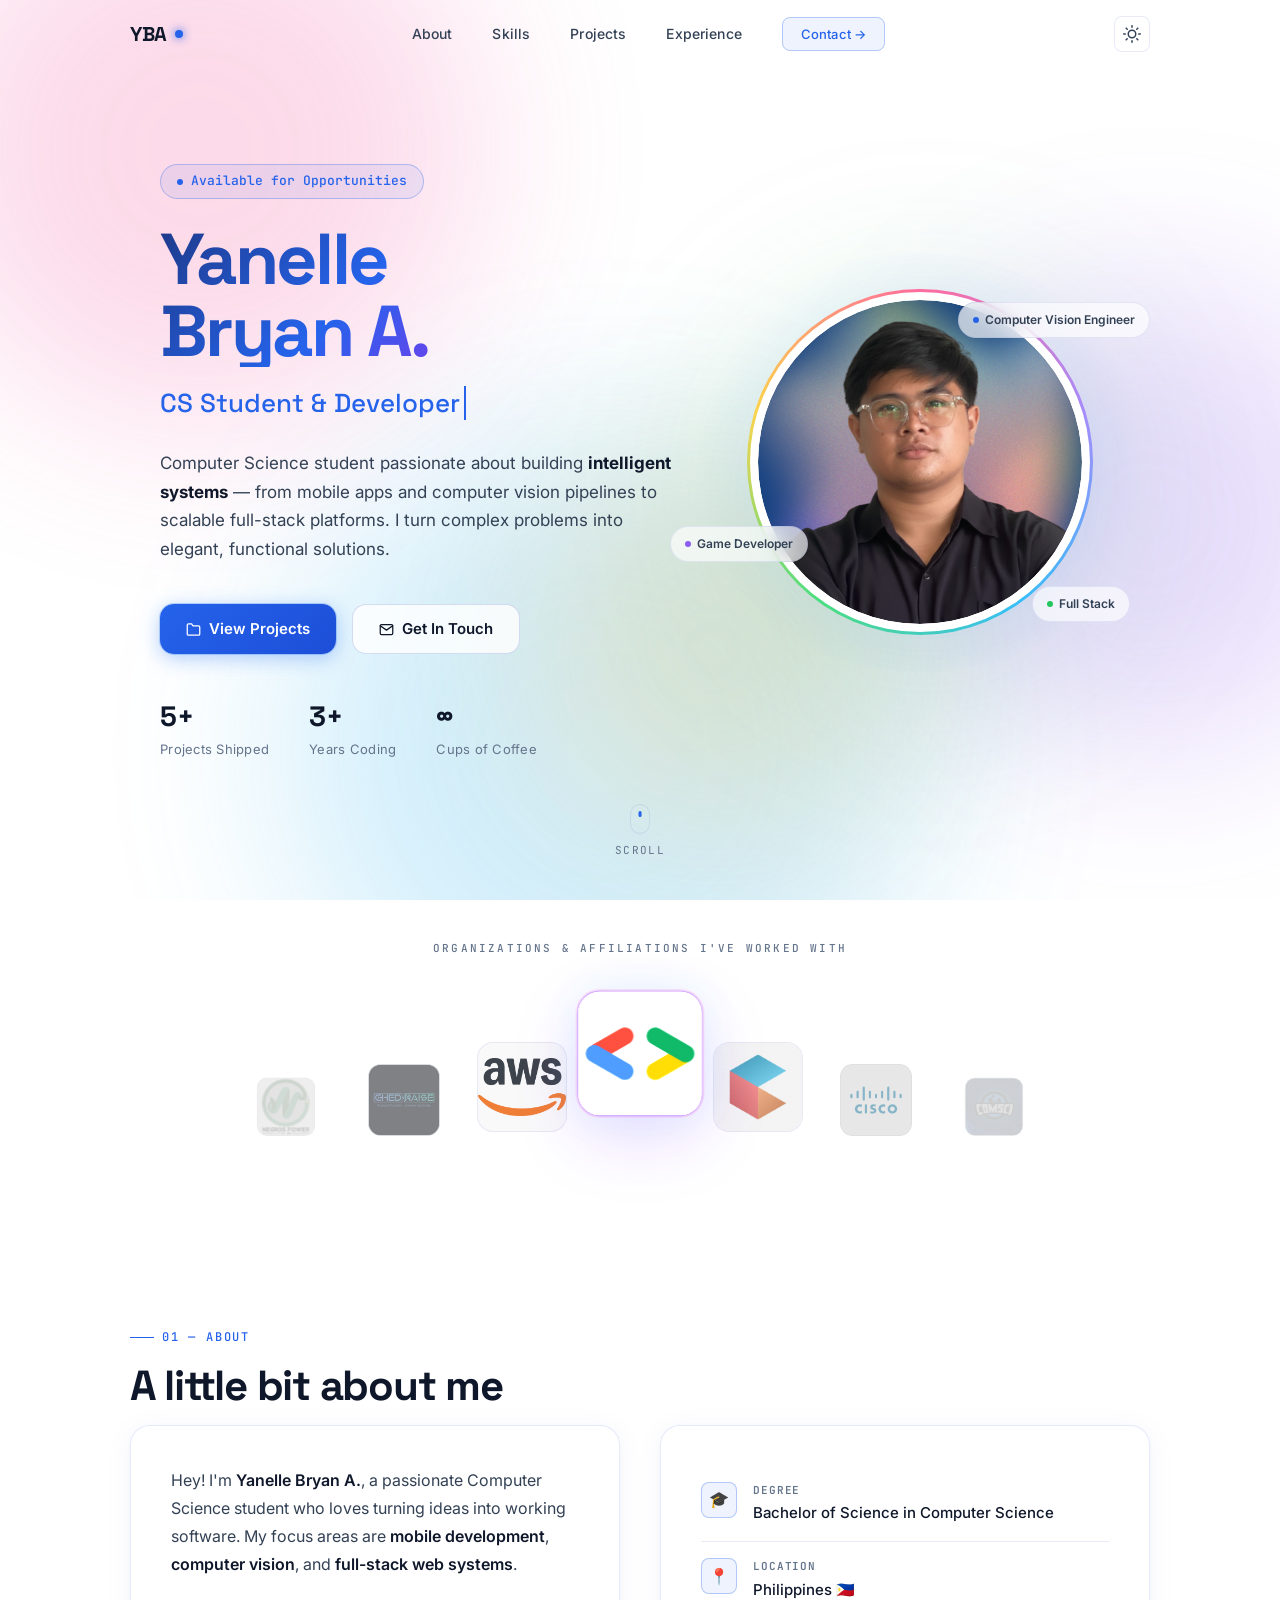
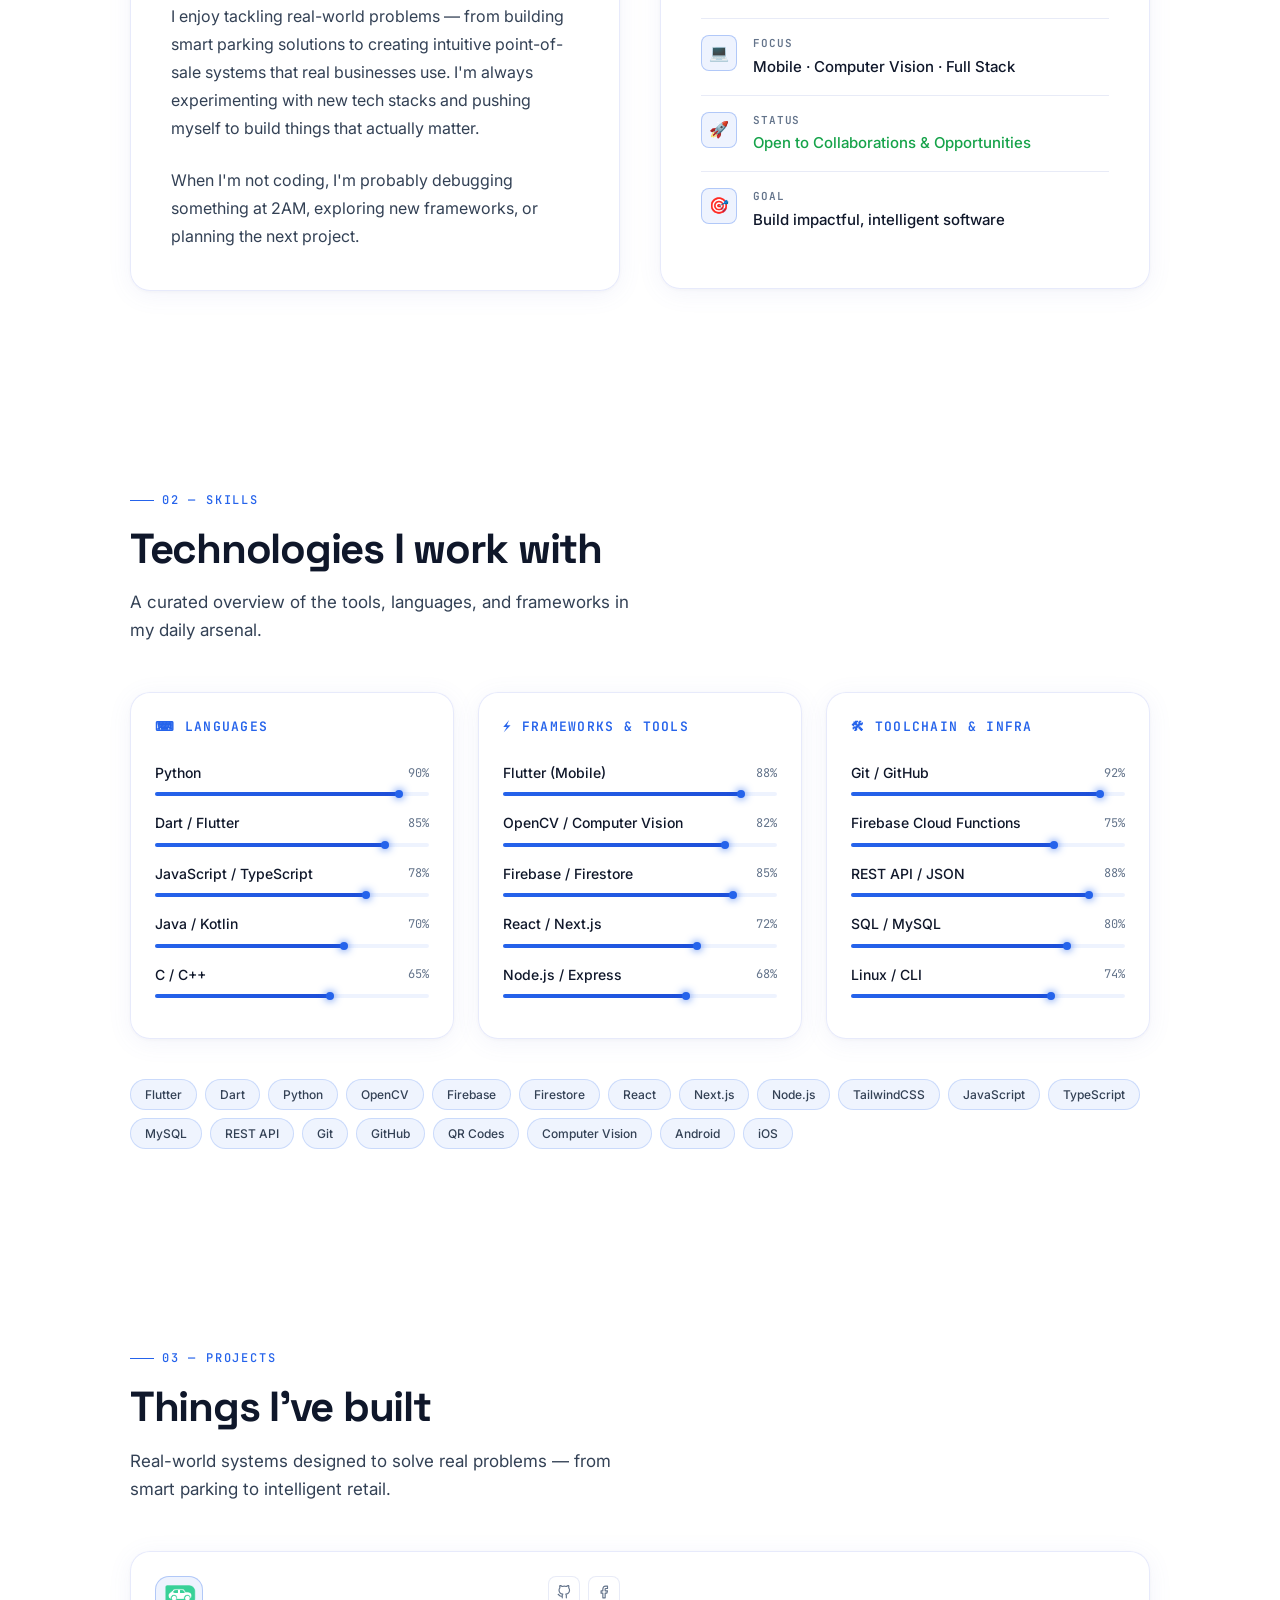
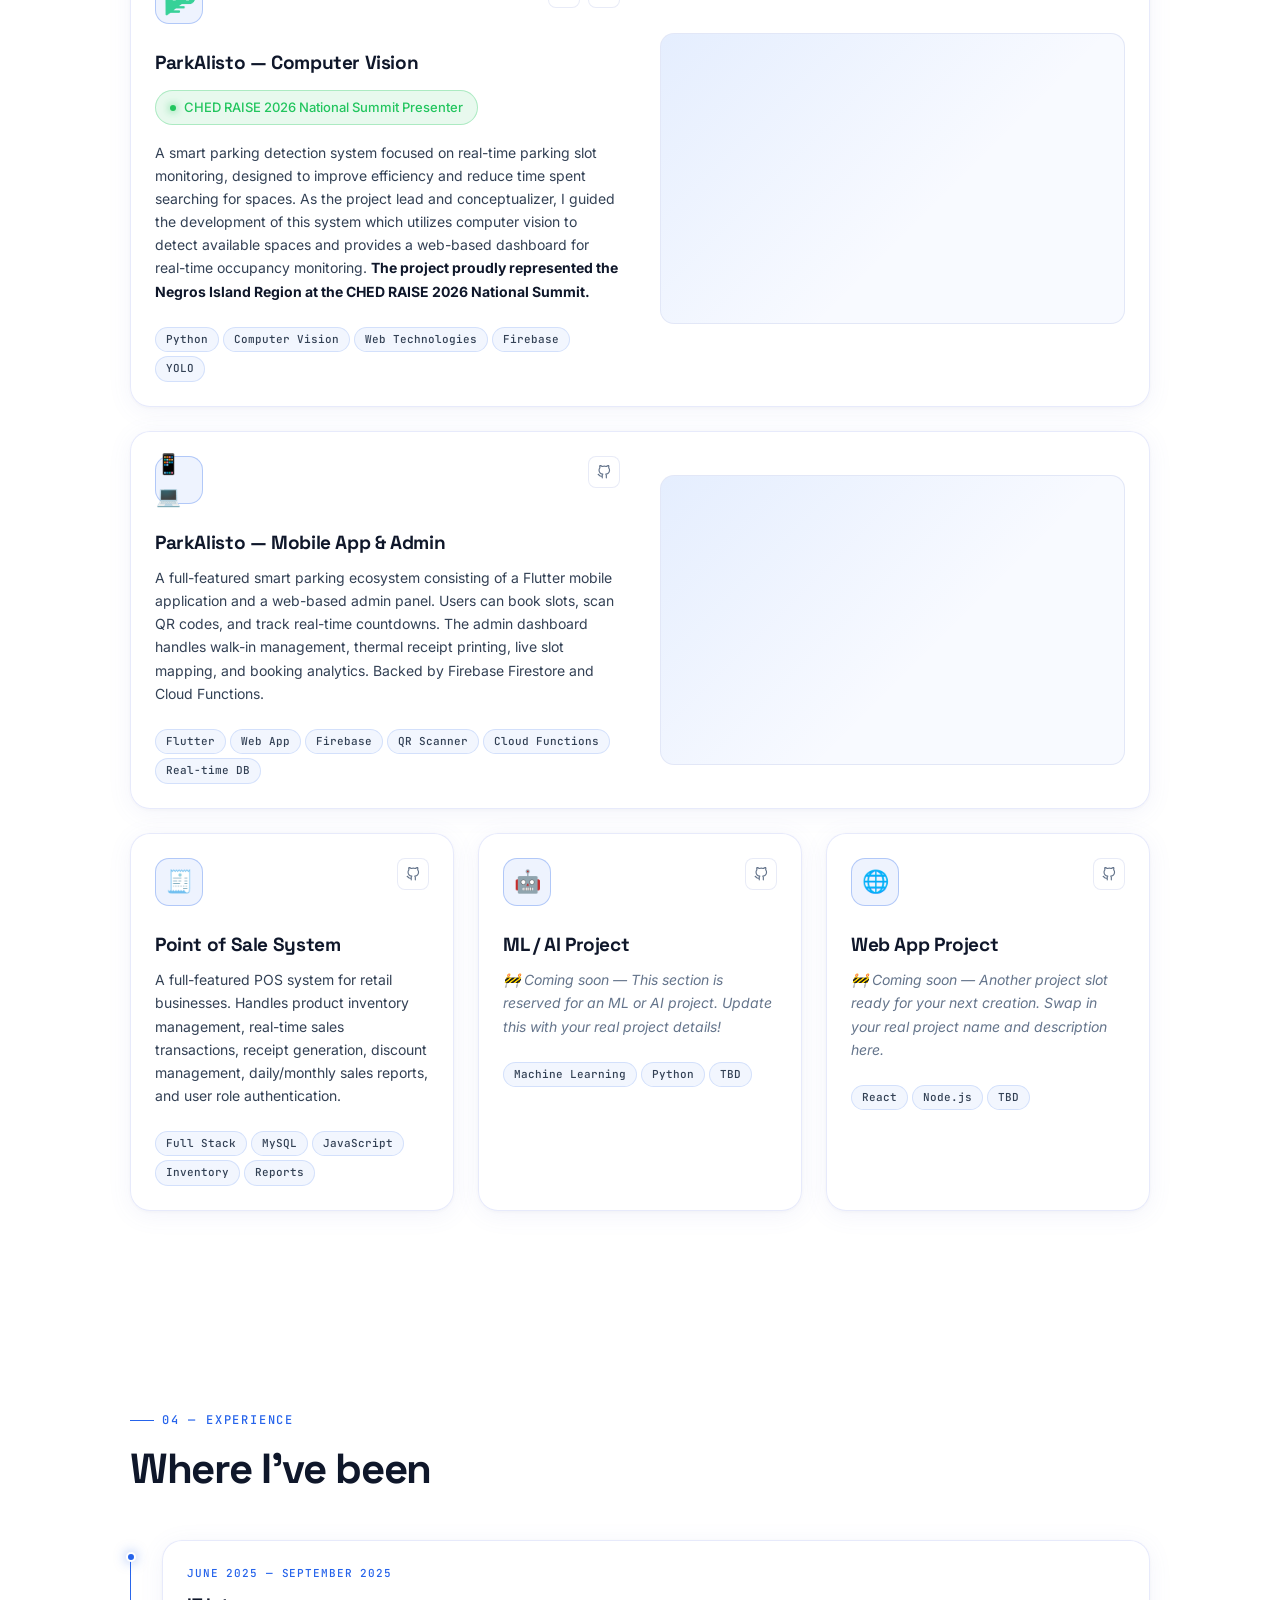
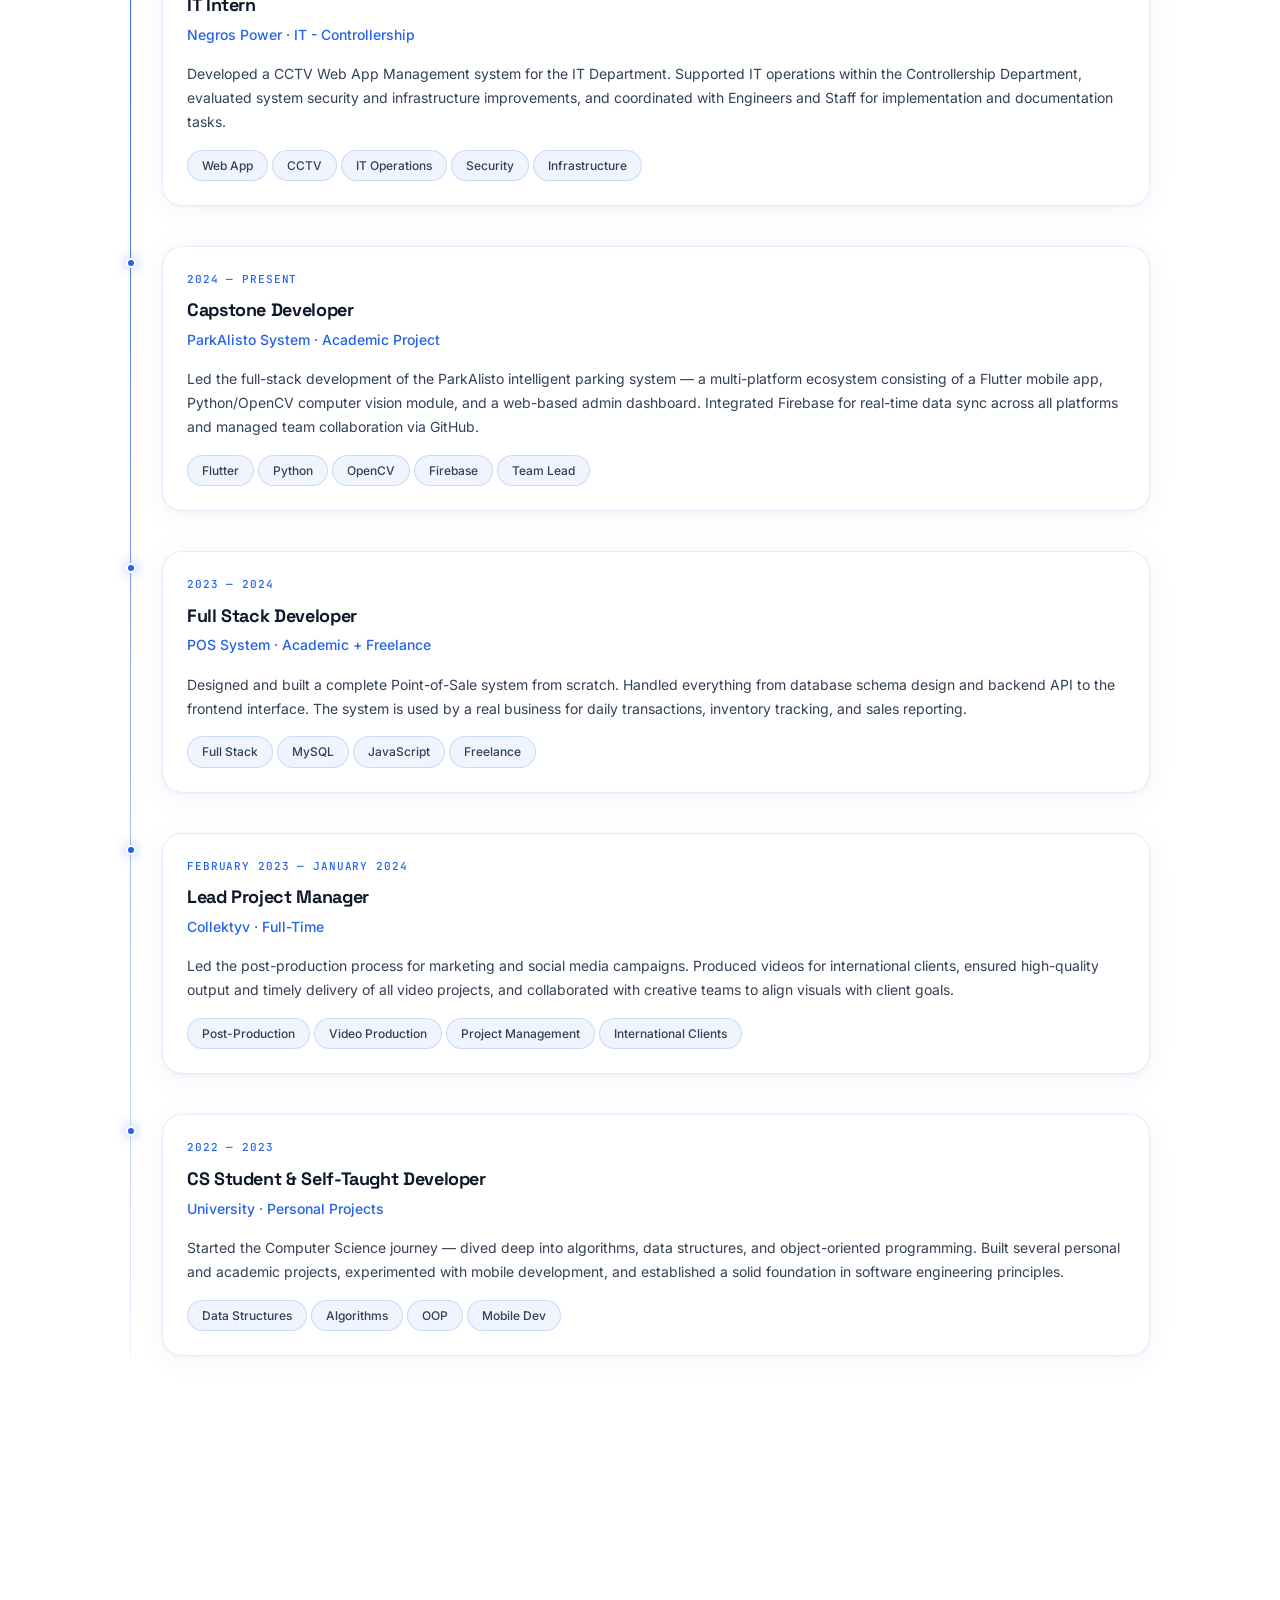
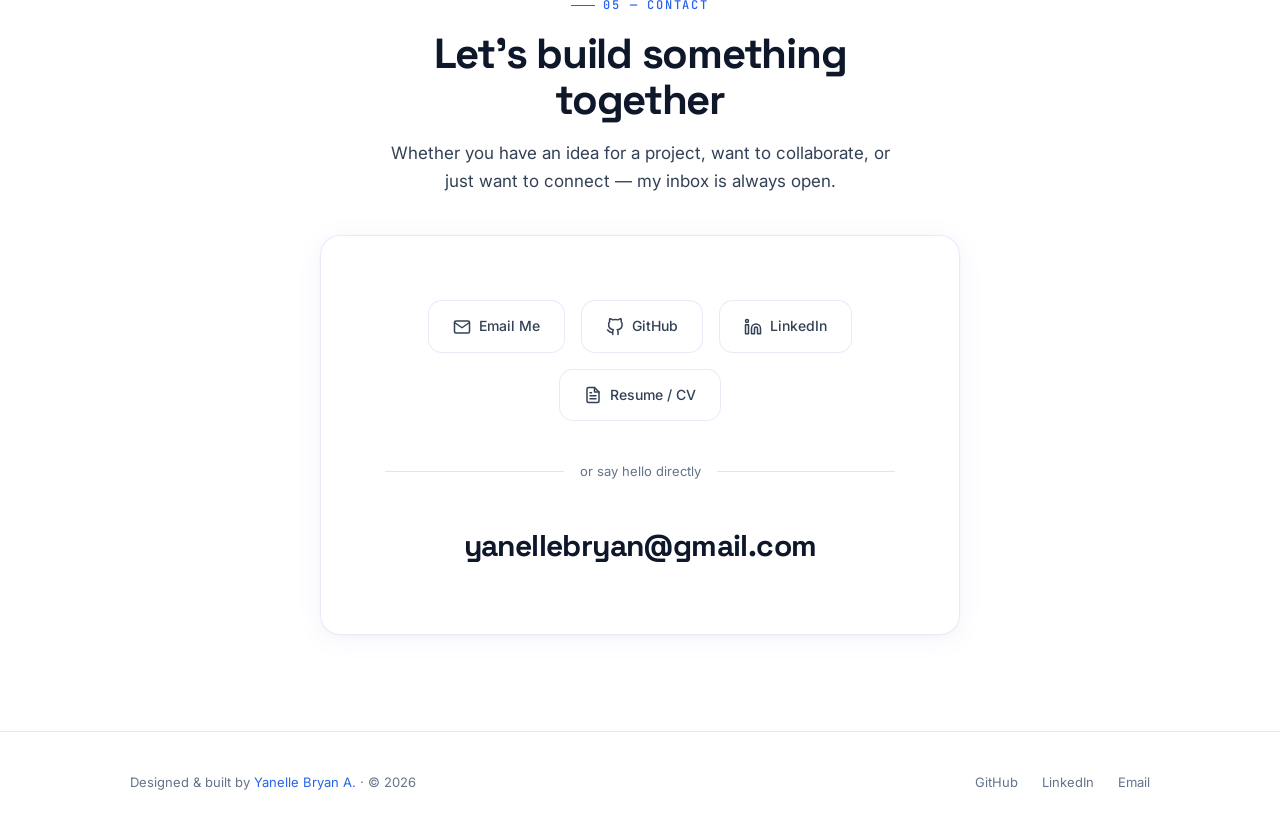
==== index.html @ bbfdba47 "Initial commit" ====
<!DOCTYPE html>
<html lang="en">

<head>
  <meta charset="UTF-8" />
  <meta name="viewport" content="width=device-width, initial-scale=1.0" />
  <title>Yanelle Bryan A. — CS Student & Developer</title>
  <meta name="description"
    content="Portfolio of Yanelle Bryan A., a Computer Science student specializing in mobile development, computer vision, and full-stack systems." />
  <meta property="og:title" content="Yanelle Bryan A. — CS Student & Developer" />
  <meta property="og:description" content="Building intelligent systems and intuitive interfaces." />
  <meta property="og:type" content="website" />

  <!-- Modular CSS -->
  <link rel="stylesheet" href="css/base.css" />
  <link rel="stylesheet" href="css/animations.css" />
  <link rel="stylesheet" href="css/components.css" />
  <link rel="stylesheet" href="css/layout.css" />
  <link rel="stylesheet" href="css/sections.css" />
</head>

<body>

  <!-- ── ANIMATED BACKGROUND ── -->
  <div class="bg-canvas" aria-hidden="true">
    <div class="blob blob-1"></div>
    <div class="blob blob-2"></div>
    <div class="blob blob-3"></div>
    <div class="blob blob-4"></div>
  </div>

  <!-- ============================================================
       NAVIGATION
       ============================================================ -->
  <nav id="navbar" role="navigation" aria-label="Main navigation">
    <div class="container nav-inner">
      <a href="#hero" class="nav-logo" id="nav-logo">
        YBA<span></span>
      </a>
      <ul class="nav-links" role="list">
        <li><a href="#about">About</a></li>
        <li><a href="#skills">Skills</a></li>
        <li><a href="#projects">Projects</a></li>
        <li><a href="#experience">Experience</a></li>
        <li><a href="#contact" class="nav-cta">Contact →</a></li>
      </ul>
      <button id="theme-toggle" aria-label="Toggle light/dark mode" title="Toggle theme">
        <!-- Sun icon (shown in light mode) -->
        <svg class="icon-sun" xmlns="http://www.w3.org/2000/svg" width="18" height="18" viewBox="0 0 24 24" fill="none"
          stroke="currentColor" stroke-width="2" stroke-linecap="round" stroke-linejoin="round">
          <circle cx="12" cy="12" r="5" />
          <line x1="12" y1="1" x2="12" y2="3" />
          <line x1="12" y1="21" x2="12" y2="23" />
          <line x1="4.22" y1="4.22" x2="5.64" y2="5.64" />
          <line x1="18.36" y1="18.36" x2="19.78" y2="19.78" />
          <line x1="1" y1="12" x2="3" y2="12" />
          <line x1="21" y1="12" x2="23" y2="12" />
          <line x1="4.22" y1="19.78" x2="5.64" y2="18.36" />
          <line x1="18.36" y1="5.64" x2="19.78" y2="4.22" />
        </svg>
        <!-- Moon icon (shown in dark mode) -->
        <svg class="icon-moon" xmlns="http://www.w3.org/2000/svg" width="18" height="18" viewBox="0 0 24 24" fill="none"
          stroke="currentColor" stroke-width="2" stroke-linecap="round" stroke-linejoin="round">
          <path d="M21 12.79A9 9 0 1 1 11.21 3 7 7 0 0 0 21 12.79z" />
        </svg>
      </button>
      <button class="nav-hamburger" id="hamburger" aria-label="Toggle menu" aria-expanded="false">
        <span></span><span></span><span></span>
      </button>
    </div>
  </nav>

  <!-- Mobile Menu -->
  <div class="nav-mobile" id="nav-mobile" role="dialog" aria-label="Mobile navigation">
    <a href="#about" class="mobile-link">About</a>
    <a href="#skills" class="mobile-link">Skills</a>
    <a href="#projects" class="mobile-link">Projects</a>
    <a href="#experience" class="mobile-link">Experience</a>
    <a href="#contact" class="mobile-link">Contact</a>
  </div>

  <!-- ============================================================
       HERO
       ============================================================ -->
  <section id="hero">
    <div class="container">
      <div class="hero-inner">

        <!-- Left: Content -->
        <div class="hero-content">
          <div class="hero-badge reveal">Available for Opportunities</div>

          <h1 class="hero-name reveal reveal-delay-1">
            Yanelle<br />Bryan A.
          </h1>

          <p class="hero-role reveal reveal-delay-2">
            <span id="typewriter" class="typewriter"></span>
          </p>

          <p class="hero-desc reveal reveal-delay-3">
            Computer Science student passionate about building <strong style="color:var(--text-primary)">intelligent
              systems</strong> — from mobile apps and computer vision pipelines to scalable full-stack platforms. I turn
            complex problems into elegant, functional solutions.
          </p>

          <div class="hero-actions reveal reveal-delay-4">
            <a href="#projects" class="btn btn-primary" id="hero-cta-projects">
              <!-- Folder icon -->
              <svg class="icon" viewBox="0 0 24 24">
                <path d="M22 19a2 2 0 0 1-2 2H4a2 2 0 0 1-2-2V5a2 2 0 0 1 2-2h5l2 3h9a2 2 0 0 1 2 2z" />
              </svg>
              View Projects
            </a>
            <a href="#contact" class="btn btn-ghost" id="hero-cta-contact">
              <!-- Mail icon -->
              <svg class="icon" viewBox="0 0 24 24">
                <path d="M4 4h16c1.1 0 2 .9 2 2v12c0 1.1-.9 2-2 2H4c-1.1 0-2-.9-2-2V6c0-1.1.9-2 2-2z" />
                <polyline points="22,6 12,13 2,6" />
              </svg>
              Get In Touch
            </a>
          </div>

          <div class="hero-stats reveal">
            <div class="hero-stat">
              <div class="hero-stat-num">5+</div>
              <div class="hero-stat-label">Projects Shipped</div>
            </div>
            <div class="hero-stat">
              <div class="hero-stat-num">3+</div>
              <div class="hero-stat-label">Years Coding</div>
            </div>
            <div class="hero-stat">
              <div class="hero-stat-num">∞</div>
              <div class="hero-stat-label">Cups of Coffee</div>
            </div>
          </div>
        </div>

        <!-- Right: Avatar -->
        <div class="hero-avatar-wrap">
          <div class="avatar-glow"></div>
          <div class="avatar-ring">
            <div class="avatar-img">
              <img src="assets/profile.png" alt="Yanelle Bryan A. — CS Student" loading="eager" />
            </div>
          </div>
          <div class="floating-chip" style="top:10px;right:-30px;">
            <div class="chip-dot"></div> Computer Vision Engineer
          </div>
          <div class="floating-chip" style="bottom:70px;left:-50px;">
            <div class="chip-dot" style="background:#8B5CF6"></div> Game Developer
          </div>
          <div class="floating-chip" style="bottom:10px;right:-10px;">
            <div class="chip-dot" style="background:#22C55E"></div> Full Stack
          </div>
        </div>

      </div>

      <!-- Scroll hint -->
      <div class="scroll-indicator" aria-hidden="true">
        <div class="scroll-arrow"></div>
        <span>Scroll</span>
      </div>
    </div>
  </section>

  <!-- ============================================================
       AFFILIATIONS / LOGO MARQUEE
       ============================================================ -->
  <section id="affiliations" class="affiliations-section" aria-label="Organizations and affiliations">
    <div class="container">
      <p class="affiliations-label">Organizations &amp; Affiliations I've worked with</p>
    </div>

    <div class="marquee-outer">
      <!-- The track — JS will clone it for seamless infinite loop -->
      <div class="marquee-container" id="marqueeContainer">
        <div class="marquee-track" id="marqueeTrack">

          <!-- 1. Computer Science Society -->
          <div class="org-card" aria-label="Computer Science Society">
            <div class="org-logo">
              <img src="assets/Computer Science Society.jpg" alt="Computer Science Society" loading="lazy" />
            </div>
          </div>

          <!-- 2. Google -->
          <div class="org-card" aria-label="Google">
            <div class="org-logo">
              <img src="assets/Google__G__logo.png" alt="Google" loading="lazy" />
            </div>
          </div>

          <!-- 3. Negros Power -->
          <div class="org-card" aria-label="Negros Power">
            <div class="org-logo">
              <img src="assets/NegrosPower_Logo.png" alt="Negros Power" loading="lazy" />
            </div>
          </div>

          <!-- 4. Chedraise -->
          <div class="org-card" aria-label="Chedraise">
            <div class="org-logo">
              <img src="assets/chedraise_logo.png.png" alt="Chedraise" loading="lazy" />
            </div>
          </div>

          <!-- 5. Amazon -->
          <div class="org-card" aria-label="Amazon">
            <div class="org-logo">
              <img src="assets/Amazon_logo.png" alt="Amazon" loading="lazy" />
            </div>
          </div>

          <!-- 6. Google Bacolod Developer -->
          <div class="org-card" aria-label="Google Bacolod Developer">
            <div class="org-logo">
              <img src="assets/google_bacolod_developer.jpeg" alt="Google Bacolod Developer" loading="lazy" />
            </div>
          </div>

          <!-- 7. Collektyv -->
          <div class="org-card" aria-label="Collektyv">
            <div class="org-logo">
              <img src="assets/colleckty_logo.jpg" alt="Collektyv" loading="lazy" />
            </div>
          </div>

          <!-- 8. Cisco -->
          <div class="org-card" aria-label="Cisco">
            <div class="org-logo">
              <img src="assets/cisco_logo.png" alt="Cisco" loading="lazy" />
            </div>
          </div>

        </div><!-- /marquee-track -->
      </div><!-- /marquee-container -->
    </div><!-- /marquee-outer -->
  </section>

  <!-- ============================================================
       ABOUT
       ============================================================ -->
  <section id="about">
    <div class="container">
      <div class="section-label reveal">01 — About</div>
      <h2 class="section-title reveal reveal-delay-1">A little bit about me</h2>

      <div class="about-grid">
        <!-- Bio card -->
        <div class="glass-card about-card reveal reveal-delay-2">
          <p class="about-text">
            Hey! I'm <strong>Yanelle Bryan A.</strong>, a passionate Computer Science student who loves turning ideas
            into working software. My focus areas are <strong>mobile development</strong>, <strong>computer
              vision</strong>, and <strong>full-stack web systems</strong>.
          </p>
          <p class="about-text">
            I enjoy tackling real-world problems — from building smart parking solutions to creating intuitive
            point-of-sale systems that real businesses use. I'm always experimenting with new tech stacks and pushing
            myself to build things that actually matter.
          </p>
          <p class="about-text" style="margin-bottom:0">
            When I'm not coding, I'm probably debugging something at 2AM, exploring new frameworks, or planning the next
            project.
          </p>
        </div>

        <!-- Info card -->
        <div class="glass-card about-card reveal reveal-delay-3">
          <div class="info-row">
            <div class="info-icon">🎓</div>
            <div>
              <div class="info-label">Degree</div>
              <div class="info-value">Bachelor of Science in Computer Science</div>
            </div>
          </div>
          <div class="info-row">
            <div class="info-icon">📍</div>
            <div>
              <div class="info-label">Location</div>
              <div class="info-value">Philippines 🇵🇭</div>
            </div>
          </div>
          <div class="info-row">
            <div class="info-icon">💻</div>
            <div>
              <div class="info-label">Focus</div>
              <div class="info-value">Mobile · Computer Vision · Full Stack</div>
            </div>
          </div>
          <div class="info-row">
            <div class="info-icon">🚀</div>
            <div>
              <div class="info-label">Status</div>
              <div class="info-value" style="color:var(--success)">Open to Collaborations & Opportunities</div>
            </div>
          </div>
          <div class="info-row">
            <div class="info-icon">🎯</div>
            <div>
              <div class="info-label">Goal</div>
              <div class="info-value">Build impactful, intelligent software</div>
            </div>
          </div>
        </div>
      </div>
    </div>
  </section>

  <!-- ============================================================
       SKILLS
       ============================================================ -->
  <section id="skills">
    <div class="container">
      <div class="section-label reveal">02 — Skills</div>
      <h2 class="section-title reveal reveal-delay-1">Technologies I work with</h2>
      <p class="section-subtitle reveal reveal-delay-2">A curated overview of the tools, languages, and frameworks in my
        daily arsenal.</p>

      <div class="skills-grid" style="margin-top: 48px;">

        <!-- Languages -->
        <div class="glass-card skill-category reveal reveal-delay-1">
          <div class="skill-cat-title">⌨ Languages</div>
          <div class="skill-item">
            <div class="skill-row"><span class="skill-name">Python</span><span class="skill-pct">90%</span></div>
            <div class="skill-bar-track">
              <div class="skill-bar-fill" data-width="90"></div>
            </div>
          </div>
          <div class="skill-item">
            <div class="skill-row"><span class="skill-name">Dart / Flutter</span><span class="skill-pct">85%</span>
            </div>
            <div class="skill-bar-track">
              <div class="skill-bar-fill" data-width="85"></div>
            </div>
          </div>
          <div class="skill-item">
            <div class="skill-row"><span class="skill-name">JavaScript / TypeScript</span><span
                class="skill-pct">78%</span></div>
            <div class="skill-bar-track">
              <div class="skill-bar-fill" data-width="78"></div>
            </div>
          </div>
          <div class="skill-item">
            <div class="skill-row"><span class="skill-name">Java / Kotlin</span><span class="skill-pct">70%</span></div>
            <div class="skill-bar-track">
              <div class="skill-bar-fill" data-width="70"></div>
            </div>
          </div>
          <div class="skill-item">
            <div class="skill-row"><span class="skill-name">C / C++</span><span class="skill-pct">65%</span></div>
            <div class="skill-bar-track">
              <div class="skill-bar-fill" data-width="65"></div>
            </div>
          </div>
        </div>

        <!-- Frameworks & Tools -->
        <div class="glass-card skill-category reveal reveal-delay-2">
          <div class="skill-cat-title">⚡ Frameworks & Tools</div>
          <div class="skill-item">
            <div class="skill-row"><span class="skill-name">Flutter (Mobile)</span><span class="skill-pct">88%</span>
            </div>
            <div class="skill-bar-track">
              <div class="skill-bar-fill" data-width="88"></div>
            </div>
          </div>
          <div class="skill-item">
            <div class="skill-row"><span class="skill-name">OpenCV / Computer Vision</span><span
                class="skill-pct">82%</span></div>
            <div class="skill-bar-track">
              <div class="skill-bar-fill" data-width="82"></div>
            </div>
          </div>
          <div class="skill-item">
            <div class="skill-row"><span class="skill-name">Firebase / Firestore</span><span
                class="skill-pct">85%</span></div>
            <div class="skill-bar-track">
              <div class="skill-bar-fill" data-width="85"></div>
            </div>
          </div>
          <div class="skill-item">
            <div class="skill-row"><span class="skill-name">React / Next.js</span><span class="skill-pct">72%</span>
            </div>
            <div class="skill-bar-track">
              <div class="skill-bar-fill" data-width="72"></div>
            </div>
          </div>
          <div class="skill-item">
            <div class="skill-row"><span class="skill-name">Node.js / Express</span><span class="skill-pct">68%</span>
            </div>
            <div class="skill-bar-track">
              <div class="skill-bar-fill" data-width="68"></div>
            </div>
          </div>
        </div>

        <!-- Other -->
        <div class="glass-card skill-category reveal reveal-delay-3">
          <div class="skill-cat-title">🛠 Toolchain & Infra</div>
          <div class="skill-item">
            <div class="skill-row"><span class="skill-name">Git / GitHub</span><span class="skill-pct">92%</span></div>
            <div class="skill-bar-track">
              <div class="skill-bar-fill" data-width="92"></div>
            </div>
          </div>
          <div class="skill-item">
            <div class="skill-row"><span class="skill-name">Firebase Cloud Functions</span><span
                class="skill-pct">75%</span></div>
            <div class="skill-bar-track">
              <div class="skill-bar-fill" data-width="75"></div>
            </div>
          </div>
          <div class="skill-item">
            <div class="skill-row"><span class="skill-name">REST API / JSON</span><span class="skill-pct">88%</span>
            </div>
            <div class="skill-bar-track">
              <div class="skill-bar-fill" data-width="88"></div>
            </div>
          </div>
          <div class="skill-item">
            <div class="skill-row"><span class="skill-name">SQL / MySQL</span><span class="skill-pct">80%</span></div>
            <div class="skill-bar-track">
              <div class="skill-bar-fill" data-width="80"></div>
            </div>
          </div>
          <div class="skill-item">
            <div class="skill-row"><span class="skill-name">Linux / CLI</span><span class="skill-pct">74%</span></div>
            <div class="skill-bar-track">
              <div class="skill-bar-fill" data-width="74"></div>
            </div>
          </div>
        </div>

      </div>

      <!-- Tech Badge Cloud -->
      <div class="tech-badges reveal" style="margin-top: var(--space-xl);">
        <span class="badge">Flutter</span>
        <span class="badge">Dart</span>
        <span class="badge">Python</span>
        <span class="badge">OpenCV</span>
        <span class="badge">Firebase</span>
        <span class="badge">Firestore</span>
        <span class="badge">React</span>
        <span class="badge">Next.js</span>
        <span class="badge">Node.js</span>
        <span class="badge">TailwindCSS</span>
        <span class="badge">JavaScript</span>
        <span class="badge">TypeScript</span>
        <span class="badge">MySQL</span>
        <span class="badge">REST API</span>
        <span class="badge">Git</span>
        <span class="badge">GitHub</span>
        <span class="badge">QR Codes</span>
        <span class="badge">Computer Vision</span>
        <span class="badge">Android</span>
        <span class="badge">iOS</span>
      </div>
    </div>
  </section>

  <!-- ============================================================
       PROJECTS
       ============================================================ -->
  <section id="projects">
    <div class="container">
      <div class="section-label reveal">03 — Projects</div>
      <h2 class="section-title reveal reveal-delay-1">Things I've built</h2>
      <p class="section-subtitle reveal reveal-delay-2">Real-world systems designed to solve real problems — from smart
        parking to intelligent retail.</p>

      <div class="projects-grid" style="margin-top: 48px;">

        <!-- FEATURED: ParkAlisto Computer Vision -->
        <div class="glass-card project-card project-featured featured-card reveal" id="project-parkalisto-cv">
          <div>
            <div class="project-top">
              <div class="project-icon">
                <img src="assets/parkalisto_transparent_logo.png" alt="ParkAlisto Logo" style="width: 100%; height: 100%; object-fit: contain; border-radius: var(--radius-sm);">
              </div>
              <div class="project-links">
                <a href="https://github.com/yanellebryan/The-ParkAlisto" target="_blank" rel="noopener noreferrer" class="project-link" aria-label="View GitHub" title="GitHub">
                  <svg class="icon" viewBox="0 0 24 24" fill="none" stroke="currentColor" stroke-width="2" stroke-linecap="round" stroke-linejoin="round">
                    <path
                      d="M9 19c-5 1.5-5-2.5-7-3m14 6v-3.87a3.37 3.37 0 0 0-.94-2.61c3.14-.35 6.44-1.54 6.44-7A5.44 5.44 0 0 0 20 4.77 5.07 5.07 0 0 0 19.91 1S18.73.65 16 2.48a13.38 13.38 0 0 0-7 0C6.27.65 5.09 1 5.09 1A5.07 5.07 0 0 0 5 4.77a5.44 5.44 0 0 0-1.5 3.78c0 5.42 3.3 6.61 6.44 7A3.37 3.37 0 0 0 9 18.13V22" />
                  </svg>
                </a>
                <a href="https://www.facebook.com/share/p/1cRSegXgh8/" target="_blank" rel="noopener noreferrer" class="project-link" aria-label="View Facebook Post" title="Facebook Post">
                  <svg class="icon" viewBox="0 0 24 24" fill="none" stroke="currentColor" stroke-width="2" stroke-linecap="round" stroke-linejoin="round">
                    <path d="M18 2h-3a5 5 0 0 0-5 5v3H7v4h3v8h4v-8h3l1-4h-4V7a1 1 0 0 1 1-1h3z"></path>
                  </svg>
                </a>
              </div>
            </div>
            <h3 class="project-name">ParkAlisto — Computer Vision</h3>
            <div class="project-award-badge">
              CHED RAISE 2026 National Summit Presenter
            </div>
            <p class="project-desc">A smart parking detection system focused on real-time parking slot monitoring, designed to improve efficiency and reduce time spent searching for spaces. As the project lead and conceptualizer, I guided the development of this system which utilizes computer vision to detect available spaces and provides a web-based dashboard for real-time occupancy monitoring. <strong style="color:var(--text-primary);">The project proudly represented the Negros Island Region at the CHED RAISE 2026 National Summit.</strong></p>
            <div class="project-tags">
              <span class="project-tag">Python</span>
              <span class="project-tag">Computer Vision</span>
              <span class="project-tag">Web Technologies</span>
              <span class="project-tag">Firebase</span>
              <span class="project-tag">YOLO</span>
            </div>
          </div>
          <div class="project-visual project-fader" style="background: var(--bg-2);">
            <img src="assets/parkalisto%20assets/parkalisto_cv_summitposter.jpeg" alt="ParkAlisto CHED RAISE National Summit Poster" class="fader-img" style="animation-delay: 0s;">
            <img src="assets/parkalisto%20assets/parkalisto_summit_awarding.jpeg" alt="ParkAlisto Summit Awarding" class="fader-img" style="animation-delay: 4s;">
            <img src="assets/parkalisto%20assets/parkalisto_booth.jpeg" alt="ParkAlisto Booth" class="fader-img" style="animation-delay: 8s;">
          </div>
        </div>

        <!-- ParkAlisto Mobile App & Admin -->
        <div class="glass-card project-card project-featured featured-card reveal reveal-delay-1" id="project-parkalisto-mobile-admin">
          <div>
            <div class="project-top">
              <div class="project-icon" style="font-size: 20px;">📱💻</div>
              <div class="project-links">
                <a href="#" class="project-link" aria-label="View GitHub"><svg class="icon" viewBox="0 0 24 24">
                    <path d="M9 19c-5 1.5-5-2.5-7-3m14 6v-3.87a3.37 3.37 0 0 0-.94-2.61c3.14-.35 6.44-1.54 6.44-7A5.44 5.44 0 0 0 20 4.77 5.07 5.07 0 0 0 19.91 1S18.73.65 16 2.48a13.38 13.38 0 0 0-7 0C6.27.65 5.09 1 5.09 1A5.07 5.07 0 0 0 5 4.77a5.44 5.44 0 0 0-1.5 3.78c0 5.42 3.3 6.61 6.44 7A3.37 3.37 0 0 0 9 18.13V22" />
                  </svg></a>
              </div>
            </div>
            <h3 class="project-name">ParkAlisto — Mobile App & Admin</h3>
            <p class="project-desc">A full-featured smart parking ecosystem consisting of a Flutter mobile application and a web-based admin panel. Users can book slots, scan QR codes, and track real-time countdowns. The admin dashboard handles walk-in management, thermal receipt printing, live slot mapping, and booking analytics. Backed by Firebase Firestore and Cloud Functions.</p>
            <div class="project-tags">
              <span class="project-tag">Flutter</span>
              <span class="project-tag">Web App</span>
              <span class="project-tag">Firebase</span>
              <span class="project-tag">QR Scanner</span>
              <span class="project-tag">Cloud Functions</span>
              <span class="project-tag">Real-time DB</span>
            </div>
          </div>
          <div class="project-visual project-fader" style="background: var(--bg-2);">
            <img src="assets/parkalisto_mobile/Mobile%20UI.png" alt="Mobile UI" class="fader-img" style="animation-delay: 0s;">
            <img src="assets/parkalisto_mobile/Parking%20Admin.png" alt="Parking Admin" class="fader-img" style="animation-delay: 4s;">
            <img src="assets/parkalisto_mobile/Reservation%20Management.png" alt="Reservation Management" class="fader-img" style="animation-delay: 8s;">
          </div>
        </div>

        <!-- POS System -->
        <div class="glass-card project-card reveal reveal-delay-1" id="project-pos">
          <div class="project-top">
            <div class="project-icon">🧾</div>
            <div class="project-links">
              <a href="#" class="project-link" aria-label="View GitHub"><svg class="icon" viewBox="0 0 24 24">
                  <path
                    d="M9 19c-5 1.5-5-2.5-7-3m14 6v-3.87a3.37 3.37 0 0 0-.94-2.61c3.14-.35 6.44-1.54 6.44-7A5.44 5.44 0 0 0 20 4.77 5.07 5.07 0 0 0 19.91 1S18.73.65 16 2.48a13.38 13.38 0 0 0-7 0C6.27.65 5.09 1 5.09 1A5.07 5.07 0 0 0 5 4.77a5.44 5.44 0 0 0-1.5 3.78c0 5.42 3.3 6.61 6.44 7A3.37 3.37 0 0 0 9 18.13V22" />
                </svg></a>
            </div>
          </div>
          <h3 class="project-name">Point of Sale System</h3>
          <p class="project-desc">A full-featured POS system for retail businesses. Handles product inventory
            management, real-time sales transactions, receipt generation, discount management, daily/monthly sales
            reports, and user role authentication.</p>
          <div class="project-tags">
            <span class="project-tag">Full Stack</span>
            <span class="project-tag">MySQL</span>
            <span class="project-tag">JavaScript</span>
            <span class="project-tag">Inventory</span>
            <span class="project-tag">Reports</span>
          </div>
        </div>

        <!-- Placeholder project 1 -->
        <div class="glass-card project-card reveal reveal-delay-2" id="project-coming-1">
          <div class="project-top">
            <div class="project-icon">🤖</div>
            <div class="project-links">
              <a href="#" class="project-link" aria-label="View GitHub"><svg class="icon" viewBox="0 0 24 24">
                  <path
                    d="M9 19c-5 1.5-5-2.5-7-3m14 6v-3.87a3.37 3.37 0 0 0-.94-2.61c3.14-.35 6.44-1.54 6.44-7A5.44 5.44 0 0 0 20 4.77 5.07 5.07 0 0 0 19.91 1S18.73.65 16 2.48a13.38 13.38 0 0 0-7 0C6.27.65 5.09 1 5.09 1A5.07 5.07 0 0 0 5 4.77a5.44 5.44 0 0 0-1.5 3.78c0 5.42 3.3 6.61 6.44 7A3.37 3.37 0 0 0 9 18.13V22" />
                </svg></a>
            </div>
          </div>
          <h3 class="project-name">ML / AI Project</h3>
          <p class="project-desc" style="font-style:italic; color: var(--text-muted);">🚧 Coming soon — This section is
            reserved for an ML or AI project. Update this with your real project details!</p>
          <div class="project-tags">
            <span class="project-tag">Machine Learning</span>
            <span class="project-tag">Python</span>
            <span class="project-tag">TBD</span>
          </div>
        </div>

        <!-- Placeholder project 2 -->
        <div class="glass-card project-card reveal reveal-delay-3" id="project-coming-2">
          <div class="project-top">
            <div class="project-icon">🌐</div>
            <div class="project-links">
              <a href="#" class="project-link" aria-label="View GitHub"><svg class="icon" viewBox="0 0 24 24">
                  <path
                    d="M9 19c-5 1.5-5-2.5-7-3m14 6v-3.87a3.37 3.37 0 0 0-.94-2.61c3.14-.35 6.44-1.54 6.44-7A5.44 5.44 0 0 0 20 4.77 5.07 5.07 0 0 0 19.91 1S18.73.65 16 2.48a13.38 13.38 0 0 0-7 0C6.27.65 5.09 1 5.09 1A5.07 5.07 0 0 0 5 4.77a5.44 5.44 0 0 0-1.5 3.78c0 5.42 3.3 6.61 6.44 7A3.37 3.37 0 0 0 9 18.13V22" />
                </svg></a>
            </div>
          </div>
          <h3 class="project-name">Web App Project</h3>
          <p class="project-desc" style="font-style:italic; color: var(--text-muted);">🚧 Coming soon — Another project
            slot ready for your next creation. Swap in your real project name and description here.</p>
          <div class="project-tags">
            <span class="project-tag">React</span>
            <span class="project-tag">Node.js</span>
            <span class="project-tag">TBD</span>
          </div>
        </div>

      </div>
    </div>
  </section>

  <!-- ============================================================
       EXPERIENCE
       ============================================================ -->
  <section id="experience">
    <div class="container">
      <div class="section-label reveal">04 — Experience</div>
      <h2 class="section-title reveal reveal-delay-1">Where I've been</h2>

      <div class="timeline" style="margin-top: 48px;">

        <!-- Negros Power — IT Intern -->
        <div class="timeline-item reveal">
          <div class="timeline-dot"></div>
          <div class="glass-card timeline-card">
            <div class="timeline-period">June 2025 — September 2025</div>
            <h3 class="timeline-title">IT Intern</h3>
            <div class="timeline-org">Negros Power · IT - Controllership</div>
            <p class="timeline-desc">Developed a CCTV Web App Management system for the IT Department. Supported IT
              operations within the Controllership Department, evaluated system security and infrastructure improvements,
              and coordinated with Engineers and Staff for implementation and documentation tasks.</p>
            <div class="timeline-tags">
              <span class="badge">Web App</span>
              <span class="badge">CCTV</span>
              <span class="badge">IT Operations</span>
              <span class="badge">Security</span>
              <span class="badge">Infrastructure</span>
            </div>
          </div>
        </div>

        <!-- Capstone Developer -->
        <div class="timeline-item reveal reveal-delay-1">
          <div class="timeline-dot"></div>
          <div class="glass-card timeline-card">
            <div class="timeline-period">2024 — Present</div>
            <h3 class="timeline-title">Capstone Developer</h3>
            <div class="timeline-org">ParkAlisto System · Academic Project</div>
            <p class="timeline-desc">Led the full-stack development of the ParkAlisto intelligent parking system — a
              multi-platform ecosystem consisting of a Flutter mobile app, Python/OpenCV computer vision module, and a
              web-based admin dashboard. Integrated Firebase for real-time data sync across all platforms and managed
              team collaboration via GitHub.</p>
            <div class="timeline-tags">
              <span class="badge">Flutter</span>
              <span class="badge">Python</span>
              <span class="badge">OpenCV</span>
              <span class="badge">Firebase</span>
              <span class="badge">Team Lead</span>
            </div>
          </div>
        </div>

        <!-- POS System — Full Stack Developer -->
        <div class="timeline-item reveal reveal-delay-2">
          <div class="timeline-dot"></div>
          <div class="glass-card timeline-card">
            <div class="timeline-period">2023 — 2024</div>
            <h3 class="timeline-title">Full Stack Developer</h3>
            <div class="timeline-org">POS System · Academic + Freelance</div>
            <p class="timeline-desc">Designed and built a complete Point-of-Sale system from scratch. Handled everything
              from database schema design and backend API to the frontend interface. The system is used by a real
              business for daily transactions, inventory tracking, and sales reporting.</p>
            <div class="timeline-tags">
              <span class="badge">Full Stack</span>
              <span class="badge">MySQL</span>
              <span class="badge">JavaScript</span>
              <span class="badge">Freelance</span>
            </div>
          </div>
        </div>

        <!-- Collektyv — Lead Project Manager -->
        <div class="timeline-item reveal reveal-delay-3">
          <div class="timeline-dot"></div>
          <div class="glass-card timeline-card">
            <div class="timeline-period">February 2023 — January 2024</div>
            <h3 class="timeline-title">Lead Project Manager</h3>
            <div class="timeline-org">Collektyv · Full-Time</div>
            <p class="timeline-desc">Led the post-production process for marketing and social media campaigns. Produced
              videos for international clients, ensured high-quality output and timely delivery of all video projects,
              and collaborated with creative teams to align visuals with client goals.</p>
            <div class="timeline-tags">
              <span class="badge">Post-Production</span>
              <span class="badge">Video Production</span>
              <span class="badge">Project Management</span>
              <span class="badge">International Clients</span>
            </div>
          </div>
        </div>

        <!-- CS Student & Self-Taught Developer -->
        <div class="timeline-item reveal reveal-delay-4">
          <div class="timeline-dot"></div>
          <div class="glass-card timeline-card">
            <div class="timeline-period">2022 — 2023</div>
            <h3 class="timeline-title">CS Student & Self-Taught Developer</h3>
            <div class="timeline-org">University · Personal Projects</div>
            <p class="timeline-desc">Started the Computer Science journey — dived deep into algorithms, data structures,
              and object-oriented programming. Built several personal and academic projects, experimented with mobile
              development, and established a solid foundation in software engineering principles.</p>
            <div class="timeline-tags">
              <span class="badge">Data Structures</span>
              <span class="badge">Algorithms</span>
              <span class="badge">OOP</span>
              <span class="badge">Mobile Dev</span>
            </div>
          </div>
        </div>

      </div>
    </div>
  </section>

  <!-- ============================================================
       CONTACT
       ============================================================ -->
  <section id="contact">
    <div class="container">
      <div class="contact-inner">
        <div class="section-label reveal" style="justify-content:center;">05 — Contact</div>
        <h2 class="section-title reveal reveal-delay-1" style="text-align:center;">Let's build something<br />together
        </h2>
        <p class="section-subtitle reveal reveal-delay-2" style="margin: 0 auto; text-align:center;">
          Whether you have an idea for a project, want to collaborate, or just want to connect — my inbox is always
          open.
        </p>

        <div class="glass-card contact-card reveal reveal-delay-3">
          <div class="contact-links">
            <a href="mailto:yanellebryan@gmail.com" class="contact-link" id="contact-email">
              <svg class="icon" viewBox="0 0 24 24">
                <path d="M4 4h16c1.1 0 2 .9 2 2v12c0 1.1-.9 2-2 2H4c-1.1 0-2-.9-2-2V6c0-1.1.9-2 2-2z" />
                <polyline points="22,6 12,13 2,6" />
              </svg>
              Email Me
            </a>
            <a href="https://github.com/yanellebryan" target="_blank" rel="noopener noreferrer" class="contact-link"
              id="contact-github">
              <svg class="icon" viewBox="0 0 24 24">
                <path
                  d="M9 19c-5 1.5-5-2.5-7-3m14 6v-3.87a3.37 3.37 0 0 0-.94-2.61c3.14-.35 6.44-1.54 6.44-7A5.44 5.44 0 0 0 20 4.77 5.07 5.07 0 0 0 19.91 1S18.73.65 16 2.48a13.38 13.38 0 0 0-7 0C6.27.65 5.09 1 5.09 1A5.07 5.07 0 0 0 5 4.77a5.44 5.44 0 0 0-1.5 3.78c0 5.42 3.3 6.61 6.44 7A3.37 3.37 0 0 0 9 18.13V22" />
              </svg>
              GitHub
            </a>
            <a href="https://linkedin.com/in/yanellebryan" target="_blank" rel="noopener noreferrer"
              class="contact-link" id="contact-linkedin">
              <svg class="icon" viewBox="0 0 24 24">
                <path d="M16 8a6 6 0 0 1 6 6v7h-4v-7a2 2 0 0 0-2-2 2 2 0 0 0-2 2v7h-4v-7a6 6 0 0 1 6-6z" />
                <rect x="2" y="9" width="4" height="12" />
                <circle cx="4" cy="4" r="2" />
              </svg>
              LinkedIn
            </a>
            <a href="assets/downloablefiles/Yanelle%20Bryan%20CV.pdf" download="Yanelle Bryan CV.pdf" class="contact-link" id="contact-resume">
              <svg class="icon" viewBox="0 0 24 24">
                <path d="M14 2H6a2 2 0 0 0-2 2v16a2 2 0 0 0 2 2h12a2 2 0 0 0 2-2V8z" />
                <polyline points="14 2 14 8 20 8" />
                <line x1="16" y1="13" x2="8" y2="13" />
                <line x1="16" y1="17" x2="8" y2="17" />
                <polyline points="10 9 9 9 8 9" />
              </svg>
              Resume / CV
            </a>
          </div>

          <div class="contact-divider">or say hello directly</div>

          <a href="mailto:yanellebryan@gmail.com" class="email-cta" id="email-direct">
            yanellebryan@gmail.com
          </a>
        </div>
      </div>
    </div>
  </section>

  <!-- ============================================================
       FOOTER
       ============================================================ -->
  <footer>
    <div class="container footer-inner">
      <p class="footer-copy">
        Designed & built by <span>Yanelle Bryan A.</span> · © 2026
      </p>
      <div class="footer-links">
        <a href="https://github.com/yanellebryan" target="_blank" rel="noopener">GitHub</a>
        <a href="https://linkedin.com/in/yanellebryan" target="_blank" rel="noopener">LinkedIn</a>
        <a href="mailto:yanellebryan@gmail.com">Email</a>
      </div>
    </div>
  </footer>

  <!-- Modular JavaScript -->
  <script src="js/theme.js"></script>
  <script src="js/navbar.js"></script>
  <script src="js/typewriter.js"></script>
  <script src="js/reveal.js"></script>
  <script src="js/carousel.js"></script>

  <!-- Lightbox Gallery -->
  <div class="lightbox" id="lightbox">
    <button class="lightbox-close" id="lightbox-close" aria-label="Close Gallery">&times;</button>
    <button class="lightbox-nav lightbox-prev" id="lightbox-prev" aria-label="Previous Image">&#10094;</button>
    <div class="lightbox-content">
      <img src="" alt="Gallery Image" class="lightbox-img" id="lightbox-img">
    </div>
    <button class="lightbox-nav lightbox-next" id="lightbox-next" aria-label="Next Image">&#10095;</button>
  </div>
  <script src="js/lightbox.js"></script>
</body>

</html>
---- css/base.css ----
/* ============================================================
   BASE — Design Tokens · Reset · Typography · Layout Helpers
   Portfolio: Yanelle Bryan A.
   ============================================================ */

/* ── Google Fonts ── */
@import url('https://fonts.googleapis.com/css2?family=Space+Grotesk:wght@300;400;500;600;700&family=Inter:wght@300;400;500;600;700&family=JetBrains+Mono:wght@400;500&display=swap');

/* ── Design Tokens — Dark Mode (default) ── */
:root {
  /* Accent */
  --accent:        #3B82F6;
  --accent-strong: #1D4ED8;
  --accent-glow:   rgba(59, 130, 246, 0.25);
  --accent-subtle: rgba(59, 130, 246, 0.08);

  /* Background layers */
  --bg:            #070B14;
  --bg-2:          #0D1526;
  --bg-3:          #111827;

  /* Surface / Glass */
  --glass:         rgba(255, 255, 255, 0.04);
  --glass-hover:   rgba(255, 255, 255, 0.07);
  --glass-border:  rgba(255, 255, 255, 0.08);
  --glass-border-accent: rgba(59, 130, 246, 0.35);

  /* Text */
  --text-primary:  #F0F4FF;
  --text-secondary:#94A3B8;
  --text-muted:    #475569;

  /* Semantic */
  --success: #22C55E;
  --warning: #F59E0B;
  --danger:  #EF4444;

  /* Spacing scale */
  --space-xs:  4px;
  --space-sm:  8px;
  --space-md:  16px;
  --space-lg:  24px;
  --space-xl:  40px;
  --space-2xl: 64px;
  --space-3xl: 96px;

  /* Radius */
  --radius-sm: 8px;
  --radius-md: 14px;
  --radius-lg: 20px;
  --radius-xl: 28px;
  --radius-full: 9999px;

  /* Transitions */
  --ease-out:   cubic-bezier(0.25, 0.46, 0.45, 0.94);
  --ease-spring:cubic-bezier(0.34, 1.56, 0.64, 1.0);
  --duration:   280ms;

  /* Theme transition */
  --theme-transition: background 0.4s ease, color 0.4s ease, border-color 0.4s ease, box-shadow 0.4s ease;
}

/* ── Design Tokens — Light Mode ── */
[data-theme="light"] {
  /* Accent stays the same vibrant blue */
  --accent:        #2563EB;
  --accent-strong: #1D4ED8;
  --accent-glow:   rgba(37, 99, 235, 0.20);
  --accent-subtle: rgba(37, 99, 235, 0.08);

  /* Background layers — clean white */
  --bg:            #FFFFFF;
  --bg-2:          #F8FAFF;
  --bg-3:          #F1F5FD;

  /* Surface / Glass — frosted white with rainbow hint */
  --glass:         rgba(255, 255, 255, 0.65);
  --glass-hover:   rgba(255, 255, 255, 0.85);
  --glass-border:  rgba(100, 120, 200, 0.15);
  --glass-border-accent: rgba(37, 99, 235, 0.30);

  /* Text — dark on white */
  --text-primary:  #0F172A;
  --text-secondary:#334155;
  --text-muted:    #64748B;

  /* Semantic */
  --success: #16A34A;
  --warning: #D97706;
  --danger:  #DC2626;
}

/* ── Reset ── */
*, *::before, *::after {
  margin: 0;
  padding: 0;
  box-sizing: border-box;
}

html {
  scroll-behavior: smooth;
  scroll-padding-top: 72px;
}

body {
  background: var(--bg);
  color: var(--text-primary);
  font-family: 'Inter', system-ui, -apple-system, sans-serif;
  font-size: 16px;
  line-height: 1.6;
  overflow-x: hidden;
  -webkit-font-smoothing: antialiased;
}

/* ── Scrollbar ── */
::-webkit-scrollbar { width: 6px; }
::-webkit-scrollbar-track { background: var(--bg); }
::-webkit-scrollbar-thumb { background: var(--glass-border); border-radius: var(--radius-full); transition: background 0.3s; }
::-webkit-scrollbar-thumb:hover { background: var(--accent); }

/* ── Theme transition — applied briefly during switch ── */
html.theme-transitioning,
html.theme-transitioning *,
html.theme-transitioning *::before,
html.theme-transitioning *::after {
  transition:
    background-color 0.38s ease,
    color 0.38s ease,
    border-color 0.38s ease,
    box-shadow 0.38s ease !important;
}

/* ── Selection ── */
::selection { background: var(--accent-glow); color: var(--text-primary); }

/* ── Layout Helpers ── */
.container {
  max-width: 1100px;
  margin: 0 auto;
  padding: 0 var(--space-xl);
}

section {
  position: relative;
  z-index: 1;
  padding: var(--space-3xl) 0;
}

.section-label {
  display: inline-flex;
  align-items: center;
  gap: var(--space-sm);
  font-family: 'JetBrains Mono', monospace;
  font-size: 12px;
  font-weight: 500;
  letter-spacing: 0.15em;
  text-transform: uppercase;
  color: var(--accent);
  margin-bottom: var(--space-md);
}

.section-label::before {
  content: '';
  width: 24px;
  height: 1px;
  background: var(--accent);
}

.section-title {
  font-family: 'Space Grotesk', sans-serif;
  font-size: clamp(28px, 5vw, 42px);
  font-weight: 700;
  letter-spacing: -0.03em;
  color: var(--text-primary);
  line-height: 1.1;
  margin-bottom: var(--space-md);
}

.section-subtitle {
  font-size: 17px;
  color: var(--text-secondary);
  max-width: 520px;
  line-height: 1.65;
}

/* ── SVG Icon Helper ── */
.icon {
  display: inline-flex;
  width: 1em;
  height: 1em;
  stroke: currentColor;
  fill: none;
  stroke-width: 2;
  stroke-linecap: round;
  stroke-linejoin: round;
}
---- css/animations.css ----
/* ============================================================
   ANIMATIONS — Keyframes · Blobs · Scroll Reveal
   ============================================================ */

/* ── Animated Background Canvas ── */
.bg-canvas {
  position: fixed;
  inset: 0;
  z-index: 0;
  overflow: hidden;
  pointer-events: none;
}

.blob {
  position: absolute;
  border-radius: 50%;
  filter: blur(90px);
  opacity: 0.18;
  will-change: transform;
}

.blob-1 {
  width: 600px; height: 600px;
  background: radial-gradient(circle, #3B82F6 0%, #1D4ED8 60%, transparent 80%);
  top: -150px; left: -100px;
  animation: drift1 25s infinite alternate ease-in-out;
}
.blob-2 {
  width: 500px; height: 500px;
  background: radial-gradient(circle, #6366F1 0%, #4338CA 60%, transparent 80%);
  top: 30%; right: -120px;
  animation: drift2 30s infinite alternate ease-in-out;
}
.blob-3 {
  width: 700px; height: 700px;
  background: radial-gradient(circle, #0EA5E9 0%, #0284C7 60%, transparent 80%);
  bottom: -200px; left: 20%;
  animation: drift3 22s infinite alternate ease-in-out;
}
.blob-4 {
  width: 400px; height: 400px;
  background: radial-gradient(circle, #8B5CF6 0%, #6D28D9 60%, transparent 80%);
  top: 50%; left: 40%;
  animation: drift4 28s infinite alternate ease-in-out;
  opacity: 0.1;
}

/* ── Light Mode Blobs — vibrant rainbow orbs on white ── */
[data-theme="light"] .blob-1 {
  background: radial-gradient(circle, #FF6B9D 0%, #EC4899 50%, transparent 80%);
  opacity: 0.22;
}
[data-theme="light"] .blob-2 {
  background: radial-gradient(circle, #A78BFA 0%, #7C3AED 50%, transparent 80%);
  opacity: 0.20;
}
[data-theme="light"] .blob-3 {
  background: radial-gradient(circle, #38BDF8 0%, #0EA5E9 50%, transparent 80%);
  opacity: 0.20;
}
[data-theme="light"] .blob-4 {
  background: radial-gradient(circle, #FCD34D 0%, #F59E0B 50%, transparent 80%);
  opacity: 0.18;
}
/* Extra rainbow orbs for light mode */
[data-theme="light"] .bg-canvas::before {
  content: '';
  position: absolute;
  width: 450px; height: 450px;
  border-radius: 50%;
  background: radial-gradient(circle, #4ADE80 0%, #16A34A 50%, transparent 80%);
  bottom: 20%; right: 10%;
  opacity: 0.14;
  filter: blur(90px);
  animation: drift2 32s infinite alternate ease-in-out;
}

@keyframes drift1 {
  from { transform: translate(0, 0) scale(1); }
  to   { transform: translate(80px, 60px) scale(1.15); }
}
@keyframes drift2 {
  from { transform: translate(0, 0) scale(1); }
  to   { transform: translate(-60px, 80px) scale(1.1); }
}
@keyframes drift3 {
  from { transform: translate(0, 0) scale(1); }
  to   { transform: translate(50px, -70px) scale(1.2); }
}
@keyframes drift4 {
  from { transform: translate(0, 0) rotate(0deg); }
  to   { transform: translate(-80px, -60px) rotate(15deg) scale(1.1); }
}

/* Noise texture overlay */
.bg-canvas::after {
  content: '';
  position: absolute;
  inset: 0;
  background-image: url("data:image/svg+xml,%3Csvg viewBox='0 0 256 256' xmlns='http://www.w3.org/2000/svg'%3E%3CfilterPrimitive id='n'%3E%3CfeTurbulence type='fractalNoise' baseFrequency='0.9' numOctaves='4' stitchTiles='stitch'/%3E%3C/filterPrimitive%3E%3C/svg%3E");
  opacity: 0.025;
}

/* ── Floating chips ── */
@keyframes float {
  0%, 100% { transform: translateY(0px); }
  50%       { transform: translateY(-10px); }
}

/* ── Project Image Fader ── */
.project-fader {
  cursor: pointer;
}

.project-fader .fader-img {
  position: absolute;
  top: 0;
  left: 0;
  width: 100%;
  height: 100%;
  object-fit: cover;
  opacity: 0;
  z-index: 1;
  animation: faderAnim 12s infinite ease-in-out;
}

.project-fader.fader-contain .fader-img {
  object-fit: contain;
  padding: var(--space-sm);
}

@keyframes faderAnim {
  0%   { opacity: 0; z-index: 1; }
  5%   { opacity: 1; z-index: 2; }
  28%  { opacity: 1; z-index: 2; }
  33%  { opacity: 0; z-index: 1; }
  100% { opacity: 0; z-index: 1; }
}

/* ── Typewriter cursor blink ── */
@keyframes blink {
  from, to { border-color: var(--accent); }
  50% { border-color: transparent; }
}

/* ── Pulse dot ── */
@keyframes pulse-dot {
  0%, 100% { box-shadow: 0 0 8px var(--accent); }
  50%       { box-shadow: 0 0 18px var(--accent), 0 0 30px rgba(59,130,246,0.4); }
}

@keyframes pulse-dot-green {
  0%, 100% { box-shadow: 0 0 8px #22C55E; }
  50%       { box-shadow: 0 0 18px #22C55E, 0 0 30px rgba(34, 197, 94, 0.4); }
}

/* ── Spinning avatar ring ── */
@keyframes spin-ring {
  from { transform: rotate(0deg); }
  to   { transform: rotate(360deg); }
}

/* ── Scroll bounce ── */
@keyframes scroll-bounce {
  0%, 100% { transform: translateX(-50%) translateY(0); opacity: 1; }
  80%       { transform: translateX(-50%) translateY(10px); opacity: 0; }
}

/* ── Scroll Reveal ── */
.reveal {
  opacity: 0;
  transform: translateY(30px);
  transition: opacity 0.7s var(--ease-out),
              transform 0.7s var(--ease-out);
}

.reveal.visible {
  opacity: 1;
  transform: translateY(0);
}

.reveal-delay-1 { transition-delay: 0.1s; }
.reveal-delay-2 { transition-delay: 0.2s; }
.reveal-delay-3 { transition-delay: 0.3s; }
.reveal-delay-4 { transition-delay: 0.4s; }
---- css/components.css ----
/* ============================================================
   COMPONENTS — Glass Cards · Buttons · Badges
   ============================================================ */

/* ── Glass Cards ── */
.glass-card {
  background: var(--glass);
  backdrop-filter: blur(20px);
  -webkit-backdrop-filter: blur(20px);
  border: 1px solid var(--glass-border);
  border-radius: var(--radius-lg);
  transition: background var(--duration) var(--ease-out),
              border-color var(--duration) var(--ease-out),
              transform var(--duration) var(--ease-out),
              box-shadow var(--duration) var(--ease-out);
}

.glass-card:hover {
  background: var(--glass-hover);
  border-color: var(--glass-border-accent);
  transform: translateY(-4px);
  box-shadow: 0 20px 60px rgba(59, 130, 246, 0.12),
              0 0 0 1px rgba(59, 130, 246, 0.08);
}

/* ── Buttons ── */
.btn {
  display: inline-flex;
  align-items: center;
  gap: var(--space-sm);
  padding: 12px 26px;
  border-radius: var(--radius-md);
  font-family: 'Inter', sans-serif;
  font-size: 15px;
  font-weight: 600;
  cursor: pointer;
  text-decoration: none;
  border: none;
  transition: transform var(--duration) var(--ease-spring),
              box-shadow var(--duration) var(--ease-out),
              background var(--duration) var(--ease-out);
  white-space: nowrap;
}

.btn:active { transform: scale(0.96); }

.btn-primary {
  background: linear-gradient(135deg, var(--accent) 0%, var(--accent-strong) 100%);
  color: #fff;
  box-shadow: 0 4px 20px rgba(59, 130, 246, 0.4),
              0 0 0 1px rgba(59, 130, 246, 0.3);
}

.btn-primary:hover {
  box-shadow: 0 8px 30px rgba(59, 130, 246, 0.55),
              0 0 0 1px rgba(59, 130, 246, 0.5);
  transform: translateY(-2px);
}

.btn-ghost {
  background: var(--glass);
  color: var(--text-primary);
  border: 1px solid var(--glass-border);
  backdrop-filter: blur(10px);
}

.btn-ghost:hover {
  background: var(--glass-hover);
  border-color: var(--glass-border-accent);
  transform: translateY(-2px);
}

/* ── Badges ── */
.badge {
  background: var(--accent-subtle);
  border: 1px solid var(--glass-border);
  border-radius: var(--radius-full);
  padding: 5px 14px;
  font-size: 12px;
  font-weight: 500;
  color: var(--text-secondary);
  transition: background var(--duration) var(--ease-out),
              border-color var(--duration) var(--ease-out),
              color var(--duration) var(--ease-out);
  cursor: default;
}

.badge:hover {
  background: rgba(59,130,246,0.15);
  border-color: var(--glass-border-accent);
  color: var(--accent);
}

/* ── Project Award Badge ── */
.project-award-badge {
  display: inline-flex;
  align-items: center;
  gap: var(--space-sm);
  background: rgba(34, 197, 94, 0.1);
  border: 1px solid rgba(34, 197, 94, 0.3);
  border-radius: var(--radius-full);
  padding: 6px 14px;
  font-size: 13px;
  font-weight: 500;
  color: #22C55E;
  margin-bottom: var(--space-md);
  margin-top: 4px;
  font-family: 'Inter', sans-serif;
}

.project-award-badge::before {
  content: '';
  width: 6px;
  height: 6px;
  border-radius: 50%;
  background: #22C55E;
  box-shadow: 0 0 8px #22C55E;
  animation: pulse-dot-green 2s infinite;
}

/* ── Tech Badge Cloud ── */
.tech-badges {
  display: flex;
  flex-wrap: wrap;
  gap: var(--space-sm);
  margin-top: var(--space-xl);
}

/* ── Light Mode Component Overrides ── */

/* Glass cards in light mode — frosted white panels with a subtle rainbow shimmer */
[data-theme="light"] .glass-card {
  background: rgba(255, 255, 255, 0.72);
  border: 1px solid rgba(120, 140, 230, 0.18);
  box-shadow:
    0 4px 24px rgba(100, 120, 200, 0.08),
    0 1px 4px rgba(0,0,0,0.04);
}

[data-theme="light"] .glass-card:hover {
  background: rgba(255, 255, 255, 0.92);
  border-color: rgba(99, 102, 241, 0.35);
  box-shadow:
    0 20px 60px rgba(99, 102, 241, 0.14),
    0 0 0 1px rgba(99, 102, 241, 0.10),
    0 0 40px rgba(236, 72, 153, 0.06);
}

/* Ghost button in light mode */
[data-theme="light"] .btn-ghost {
  background: rgba(255,255,255,0.8);
  border: 1px solid rgba(100,120,200,0.25);
  color: var(--text-primary);
}

[data-theme="light"] .btn-ghost:hover {
  background: rgba(255,255,255,0.98);
  border-color: var(--glass-border-accent);
}

/* Badges in light mode */
[data-theme="light"] .badge {
  background: rgba(37, 99, 235, 0.07);
  border: 1px solid rgba(37, 99, 235, 0.18);
  color: var(--text-secondary);
}

[data-theme="light"] .badge:hover {
  background: rgba(37, 99, 235, 0.14);
  border-color: var(--accent);
  color: var(--accent);
}

/* ── Lightbox Gallery ── */
.lightbox {
  position: fixed;
  inset: 0;
  background: rgba(10, 10, 12, 0.95);
  backdrop-filter: blur(8px);
  -webkit-backdrop-filter: blur(8px);
  z-index: 9999;
  display: flex;
  align-items: center;
  justify-content: center;
  opacity: 0;
  pointer-events: none;
  transition: opacity 0.3s ease;
}

.lightbox.active {
  opacity: 1;
  pointer-events: auto;
}

.lightbox-content {
  position: relative;
  max-width: 90vw;
  max-height: 90vh;
  display: flex;
  align-items: center;
  justify-content: center;
}

.lightbox-img {
  max-width: 100%;
  max-height: 90vh;
  object-fit: contain;
  border-radius: var(--radius-md);
  box-shadow: 0 10px 40px rgba(0,0,0,0.5);
  transition: transform 0.3s ease;
}

.lightbox-close {
  position: absolute;
  top: 24px;
  right: 32px;
  background: transparent;
  border: none;
  color: #fff;
  font-size: 40px;
  cursor: pointer;
  z-index: 10000;
  opacity: 0.7;
  transition: opacity 0.2s, transform 0.2s;
}

.lightbox-close:hover {
  opacity: 1;
  transform: scale(1.1);
}

.lightbox-nav {
  position: absolute;
  top: 50%;
  transform: translateY(-50%);
  background: rgba(255,255,255,0.1);
  border: 1px solid rgba(255,255,255,0.2);
  color: #fff;
  font-size: 24px;
  width: 50px;
  height: 50px;
  border-radius: 50%;
  cursor: pointer;
  display: flex;
  align-items: center;
  justify-content: center;
  z-index: 10000;
  transition: background 0.2s, transform 0.2s;
  backdrop-filter: blur(4px);
}

.lightbox-nav:hover {
  background: rgba(255,255,255,0.2);
  transform: translateY(-50%) scale(1.1);
}

.lightbox-prev {
  left: 32px;
}

.lightbox-next {
  right: 32px;
}

/* Light mode overrides for lightbox (keep dark but slightly lighter overlay) */
[data-theme="light"] .lightbox {
  background: rgba(20, 20, 24, 0.85);
}
---- css/layout.css ----
/* ============================================================
   LAYOUT — Navigation · Hero · Scroll Indicator
   ============================================================ */

/* ── Navigation ── */
#navbar {
  position: fixed;
  top: 0;
  left: 0;
  right: 0;
  z-index: 1000;
  height: 68px;
  display: flex;
  align-items: center;
  transition: background var(--duration) var(--ease-out),
              border-color var(--duration) var(--ease-out),
              backdrop-filter var(--duration) var(--ease-out);
}

#navbar.scrolled {
  background: rgba(7, 11, 20, 0.8);
  backdrop-filter: blur(24px);
  -webkit-backdrop-filter: blur(24px);
  border-bottom: 1px solid var(--glass-border);
}

[data-theme="light"] #navbar.scrolled {
  background: rgba(255, 255, 255, 0.82);
  backdrop-filter: blur(24px);
  -webkit-backdrop-filter: blur(24px);
  border-bottom: 1px solid rgba(100,120,200,0.18);
}

.nav-inner {
  display: flex;
  align-items: center;
  justify-content: space-between;
  width: 100%;
}

.nav-logo {
  font-family: 'Space Grotesk', sans-serif;
  font-size: 20px;
  font-weight: 700;
  letter-spacing: -0.02em;
  color: var(--text-primary);
  text-decoration: none;
  display: flex;
  align-items: center;
  gap: var(--space-sm);
}

.nav-logo span {
  width: 8px;
  height: 8px;
  border-radius: 50%;
  background: var(--accent);
  display: inline-block;
  box-shadow: 0 0 10px var(--accent);
  animation: pulse-dot 2s infinite;
}

.nav-links {
  display: flex;
  align-items: center;
  gap: var(--space-xl);
  list-style: none;
}

.nav-links a {
  font-size: 14px;
  font-weight: 500;
  color: var(--text-secondary);
  text-decoration: none;
  letter-spacing: 0.01em;
  transition: color var(--duration) var(--ease-out);
  position: relative;
}

.nav-links a::after {
  content: '';
  position: absolute;
  bottom: -4px;
  left: 0;
  width: 0;
  height: 1px;
  background: var(--accent);
  transition: width var(--duration) var(--ease-out);
}

.nav-links a:hover { color: var(--text-primary); }
.nav-links a:hover::after { width: 100%; }

.nav-cta {
  font-size: 13px !important;
  padding: 8px 18px;
  border-radius: var(--radius-sm);
  background: var(--accent-subtle) !important;
  border: 1px solid var(--glass-border-accent) !important;
  color: var(--accent) !important;
  transition: background var(--duration) var(--ease-out),
              border-color var(--duration) var(--ease-out) !important;
}
.nav-cta:hover { background: rgba(59,130,246,0.15) !important; }
.nav-cta::after { display: none !important; }

/* Hamburger */
.nav-hamburger {
  display: none;
  flex-direction: column;
  gap: 5px;
  cursor: pointer;
  padding: 8px;
  background: none;
  border: none;
}
.nav-hamburger span {
  width: 22px;
  height: 2px;
  background: var(--text-primary);
  border-radius: 2px;
  transition: transform var(--duration) var(--ease-out),
              opacity var(--duration) var(--ease-out);
}

/* Mobile nav */
.nav-mobile {
  display: none;
  position: fixed;
  top: 68px;
  left: 0;
  right: 0;
  background: rgba(7, 11, 20, 0.97);
  backdrop-filter: blur(20px);
  border-bottom: 1px solid var(--glass-border);
  padding: var(--space-lg) var(--space-xl);
  z-index: 999;
  flex-direction: column;
  gap: var(--space-md);
}
.nav-mobile.open { display: flex; }
.nav-mobile a {
  color: var(--text-secondary);
  text-decoration: none;
  font-size: 16px;
  font-weight: 500;
  padding: var(--space-sm) 0;
  border-bottom: 1px solid var(--glass-border);
  transition: color var(--duration) var(--ease-out);
}
.nav-mobile a:hover { color: var(--accent); }

/* ── Hero Section ── */
#hero {
  min-height: 100vh;
  display: flex;
  align-items: center;
  padding-top: 120px;
  padding-bottom: var(--space-3xl);
}

.hero-inner {
  display: grid;
  grid-template-columns: 1fr 400px;
  gap: var(--space-xl);
  align-items: center;
}

.hero-badge {
  display: inline-flex;
  align-items: center;
  gap: var(--space-sm);
  background: var(--accent-subtle);
  border: 1px solid var(--glass-border-accent);
  border-radius: var(--radius-full);
  padding: 6px 16px;
  font-size: 13px;
  font-weight: 500;
  color: var(--accent);
  margin-bottom: var(--space-lg);
  font-family: 'JetBrains Mono', monospace;
}

.hero-badge::before {
  content: '';
  width: 6px;
  height: 6px;
  border-radius: 50%;
  background: var(--accent);
  animation: pulse-dot 2s infinite;
}

.hero-name {
  font-family: 'Space Grotesk', sans-serif;
  font-size: clamp(40px, 7vw, 72px);
  font-weight: 700;
  letter-spacing: -0.04em;
  line-height: 1.0;
  margin-bottom: var(--space-md);
  background: linear-gradient(135deg, #F0F4FF 0%, #93C5FD 50%, #fff 100%);
  -webkit-background-clip: text;
  -webkit-text-fill-color: transparent;
  background-clip: text;
}

[data-theme="light"] .hero-name {
  background: linear-gradient(135deg, #1E3A8A 0%, #2563EB 40%, #7C3AED 70%, #EC4899 100%);
  -webkit-background-clip: text;
  -webkit-text-fill-color: transparent;
  background-clip: text;
}

.hero-role {
  font-family: 'Space Grotesk', sans-serif;
  font-size: clamp(18px, 3vw, 26px);
  font-weight: 500;
  color: var(--text-secondary);
  margin-bottom: var(--space-lg);
  min-height: 36px;
}

.hero-role .typewriter {
  color: var(--accent);
  border-right: 2px solid var(--accent);
  padding-right: 4px;
  animation: blink 0.8s step-end infinite;
}

.hero-desc {
  font-size: 17px;
  color: var(--text-secondary);
  line-height: 1.7;
  max-width: 520px;
  margin-bottom: var(--space-xl);
}

.hero-actions {
  display: flex;
  gap: var(--space-md);
  flex-wrap: wrap;
  margin-bottom: var(--space-xl);
}

.hero-stats {
  display: flex;
  gap: var(--space-xl);
}

.hero-stat-num {
  font-family: 'Space Grotesk', sans-serif;
  font-size: 28px;
  font-weight: 700;
  color: var(--text-primary);
}

.hero-stat-label {
  font-size: 13px;
  color: var(--text-muted);
  letter-spacing: 0.02em;
}

/* ── Hero Avatar ── */
.hero-avatar-wrap {
  position: relative;
  display: flex;
  justify-content: center;
  align-items: center;
}

.avatar-ring {
  position: relative;
  width: 340px;
  height: 340px;
}

.avatar-ring::before {
  content: '';
  position: absolute;
  inset: -3px;
  border-radius: 50%;
  background: conic-gradient(from 0deg, var(--accent), var(--accent-strong), #8B5CF6, var(--accent));
  animation: spin-ring 6s linear infinite;
  z-index: 0;
}

.avatar-ring::after {
  content: '';
  position: absolute;
  inset: 0;
  border-radius: 50%;
  background: var(--bg);
  z-index: 1;
}

[data-theme="light"] .avatar-ring::before {
  background: conic-gradient(from 0deg, #FF6B9D, #A78BFA, #38BDF8, #4ADE80, #FCD34D, #FF6B9D);
}

.avatar-img {
  position: absolute;
  inset: 8px;
  border-radius: 50%;
  overflow: hidden;
  z-index: 2;
  background: var(--bg-2);
  clip-path: circle(50% at 50% 50%);
  box-shadow: inset 0 0 20px rgba(0,0,0,0.4);
}

.avatar-img img {
  width: 100%;
  height: 100%;
  object-fit: cover;
  object-position: center top;
  border-radius: 50%;
}

.avatar-glow {
  position: absolute;
  inset: -40px;
  border-radius: 50%;
  background: radial-gradient(circle, rgba(59,130,246,0.2) 0%, transparent 70%);
  z-index: 0;
  animation: drift1 8s infinite alternate ease-in-out;
}

/* Floating tech chips */
.floating-chip {
  position: absolute;
  background: var(--glass);
  backdrop-filter: blur(12px);
  border: 1px solid var(--glass-border);
  border-radius: var(--radius-full);
  padding: 8px 14px;
  font-size: 12px;
  font-weight: 600;
  color: var(--text-secondary);
  z-index: 3;
  display: flex;
  align-items: center;
  gap: 6px;
  white-space: nowrap;
  animation: float 4s ease-in-out infinite;
  height: auto;
  max-height: 36px;
}

.floating-chip:nth-child(1) { top: 20px; right: -20px; animation-delay: 0s; }
.floating-chip:nth-child(2) { bottom: 60px; left: -30px; animation-delay: -1.5s; }
.floating-chip:nth-child(3) { bottom: 20px; right: 10px; animation-delay: -3s; }

.chip-dot {
  width: 6px;
  height: 6px;
  border-radius: 50%;
  background: var(--accent);
}

/* ── Scroll Indicator ── */
.scroll-indicator {
  position: absolute;
  bottom: var(--space-xl);
  left: 50%;
  transform: translateX(-50%);
  display: flex;
  flex-direction: column;
  align-items: center;
  gap: var(--space-sm);
  color: var(--text-muted);
  font-size: 11px;
  letter-spacing: 0.12em;
  text-transform: uppercase;
  font-family: 'JetBrains Mono', monospace;
}

.scroll-arrow {
  width: 20px;
  height: 30px;
  border: 1.5px solid var(--glass-border);
  border-radius: 10px;
  position: relative;
}

.scroll-arrow::after {
  content: '';
  position: absolute;
  top: 6px;
  left: 50%;
  transform: translateX(-50%);
  width: 3px;
  height: 6px;
  border-radius: 2px;
  background: var(--accent);
  animation: scroll-bounce 2s infinite;
}

/* ── Theme Toggle Button ── */
#theme-toggle {
  display: flex;
  align-items: center;
  justify-content: center;
  width: 36px;
  height: 36px;
  border-radius: var(--radius-sm);
  background: var(--glass);
  border: 1px solid var(--glass-border);
  color: var(--text-secondary);
  cursor: pointer;
  font-size: 17px;
  flex-shrink: 0;
  transition: background 0.3s ease, border-color 0.3s ease, transform 0.3s ease, box-shadow 0.3s ease;
  position: relative;
  overflow: hidden;
}

#theme-toggle:hover {
  background: var(--accent-subtle);
  border-color: var(--glass-border-accent);
  color: var(--accent);
  transform: rotate(20deg) scale(1.1);
  box-shadow: 0 4px 20px var(--accent-glow);
}

#theme-toggle .icon-sun,
#theme-toggle .icon-moon {
  position: absolute;
  transition: opacity 0.3s ease, transform 0.4s ease;
}

/* Dark mode: show moon, hide sun */
#theme-toggle .icon-sun  { opacity: 0; transform: rotate(90deg) scale(0.6); }
#theme-toggle .icon-moon { opacity: 1; transform: rotate(0deg) scale(1); }

/* Light mode: show sun, hide moon */
[data-theme="light"] #theme-toggle .icon-sun  { opacity: 1; transform: rotate(0deg) scale(1); }
[data-theme="light"] #theme-toggle .icon-moon { opacity: 0; transform: rotate(-90deg) scale(0.6); }
---- css/sections.css ----
/* ============================================================
   SECTIONS — About · Skills · Projects · Experience · Contact
             Affiliations · Footer · Responsive
   ============================================================ */

/* ── About ── */
#about .about-grid {
  display: grid;
  grid-template-columns: 1fr 1fr;
  gap: var(--space-xl);
  align-items: start;
}

.about-card {
  padding: var(--space-xl);
}

.about-text {
  font-size: 16px;
  color: var(--text-secondary);
  line-height: 1.75;
  margin-bottom: var(--space-lg);
}

.about-text strong {
  color: var(--text-primary);
  font-weight: 600;
}

.info-row {
  display: flex;
  align-items: flex-start;
  gap: var(--space-md);
  padding: var(--space-md) 0;
  border-bottom: 1px solid var(--glass-border);
}

.info-row:last-child { border-bottom: none; }

.info-icon {
  width: 36px;
  height: 36px;
  border-radius: var(--radius-sm);
  background: var(--accent-subtle);
  border: 1px solid var(--glass-border-accent);
  display: flex;
  align-items: center;
  justify-content: center;
  font-size: 16px;
  flex-shrink: 0;
}

.info-label {
  font-size: 11px;
  font-weight: 600;
  letter-spacing: 0.08em;
  text-transform: uppercase;
  color: var(--text-muted);
  margin-bottom: 2px;
  font-family: 'JetBrains Mono', monospace;
}

.info-value {
  font-size: 15px;
  font-weight: 500;
  color: var(--text-primary);
}

/* ── Skills ── */
#skills .skills-grid {
  display: grid;
  grid-template-columns: repeat(auto-fit, minmax(300px, 1fr));
  gap: var(--space-lg);
}

.skill-category {
  padding: var(--space-lg);
}

.skill-cat-title {
  font-size: 13px;
  font-weight: 600;
  letter-spacing: 0.1em;
  text-transform: uppercase;
  color: var(--accent);
  margin-bottom: var(--space-lg);
  display: flex;
  align-items: center;
  gap: var(--space-sm);
  font-family: 'JetBrains Mono', monospace;
}

.skill-item {
  margin-bottom: var(--space-md);
}

.skill-row {
  display: flex;
  justify-content: space-between;
  align-items: center;
  margin-bottom: var(--space-sm);
}

.skill-name {
  font-size: 14px;
  font-weight: 500;
  color: var(--text-primary);
}

.skill-pct {
  font-size: 12px;
  font-family: 'JetBrains Mono', monospace;
  color: var(--text-muted);
}

.skill-bar-track {
  height: 4px;
  background: var(--glass);
  border-radius: var(--radius-full);
  overflow: visible;
  position: relative;
}

.skill-bar-fill {
  height: 100%;
  border-radius: var(--radius-full);
  background: linear-gradient(90deg, var(--accent), var(--accent-strong));
  width: 0%;
  transition: width 1.2s var(--ease-out);
  position: relative;
}

.skill-bar-fill::after {
  content: '';
  position: absolute;
  right: -1px;
  top: 50%;
  transform: translateY(-50%);
  width: 8px;
  height: 8px;
  border-radius: 50%;
  background: var(--accent);
  box-shadow: 0 0 8px var(--accent);
  opacity: 0;
  transition: opacity 0.3s var(--ease-out);
}

.skill-bar-fill.animated::after { opacity: 1; }

/* ── Projects ── */
#projects .projects-grid {
  display: grid;
  grid-template-columns: repeat(auto-fill, minmax(320px, 1fr));
  gap: var(--space-lg);
}

.project-card {
  padding: var(--space-lg);
  position: relative;
  overflow: hidden;
  cursor: pointer;
}

.project-card::before {
  content: '';
  position: absolute;
  top: 0;
  left: 0;
  right: 0;
  height: 2px;
  background: linear-gradient(90deg, transparent, var(--accent), transparent);
  opacity: 0;
  transition: opacity var(--duration) var(--ease-out);
}

.project-card:hover::before { opacity: 1; }

.project-top {
  display: flex;
  justify-content: space-between;
  align-items: flex-start;
  margin-bottom: var(--space-lg);
}

.project-icon {
  width: 48px;
  height: 48px;
  border-radius: var(--radius-md);
  background: var(--accent-subtle);
  border: 1px solid var(--glass-border-accent);
  display: flex;
  align-items: center;
  justify-content: center;
  font-size: 22px;
}

.project-links {
  display: flex;
  gap: var(--space-sm);
}

.project-link {
  width: 32px;
  height: 32px;
  border-radius: var(--radius-sm);
  background: var(--glass);
  border: 1px solid var(--glass-border);
  display: flex;
  align-items: center;
  justify-content: center;
  color: var(--text-muted);
  text-decoration: none;
  font-size: 14px;
  transition: background var(--duration) var(--ease-out),
              color var(--duration) var(--ease-out),
              border-color var(--duration) var(--ease-out);
}

.project-link:hover {
  background: var(--accent-subtle);
  border-color: var(--glass-border-accent);
  color: var(--accent);
}

.project-name {
  font-family: 'Space Grotesk', sans-serif;
  font-size: 19px;
  font-weight: 700;
  letter-spacing: -0.02em;
  color: var(--text-primary);
  margin-bottom: var(--space-sm);
}

.project-desc {
  font-size: 14px;
  color: var(--text-secondary);
  line-height: 1.65;
  margin-bottom: var(--space-lg);
}

.project-tags {
  display: flex;
  flex-wrap: wrap;
  gap: var(--space-xs);
}

.project-tag {
  font-family: 'JetBrains Mono', monospace;
  font-size: 11px;
  font-weight: 500;
  padding: 3px 10px;
  border-radius: var(--radius-full);
  background: var(--bg-3);
  color: var(--text-muted);
  border: 1px solid var(--glass-border);
}

.project-featured {
  grid-column: 1 / -1;
}

.project-card.featured-card {
  display: grid;
  grid-template-columns: 1fr 1fr;
  gap: var(--space-xl);
  align-items: center;
}

.featured-card .project-visual {
  width: 100%;
  aspect-ratio: 16 / 10;
  align-self: center;
  border-radius: var(--radius-md);
  background: linear-gradient(135deg, var(--accent-subtle), var(--bg-3));
  border: 1px solid var(--glass-border);
  display: flex;
  align-items: center;
  justify-content: center;
  font-size: 60px;
  position: relative;
  overflow: hidden;
}

.featured-card .project-visual::after {
  content: '';
  position: absolute;
  inset: 0;
  background: linear-gradient(135deg, rgba(59,130,246,0.1) 0%, transparent 60%);
  pointer-events: none;
}

/* ── Experience / Timeline ── */
#experience .timeline {
  position: relative;
  padding-left: 32px;
}

.timeline::before {
  content: '';
  position: absolute;
  left: 0;
  top: 12px;
  bottom: 0;
  width: 1px;
  background: linear-gradient(to bottom, var(--accent), transparent);
}

.timeline-item {
  position: relative;
  margin-bottom: var(--space-xl);
}

.timeline-dot {
  position: absolute;
  left: -36px;
  top: 12px;
  width: 10px;
  height: 10px;
  border-radius: 50%;
  background: var(--accent);
  box-shadow: 0 0 12px var(--accent);
  border: 2px solid var(--bg);
}

.timeline-card {
  padding: var(--space-lg);
}

.timeline-period {
  font-family: 'JetBrains Mono', monospace;
  font-size: 11px;
  font-weight: 500;
  color: var(--accent);
  letter-spacing: 0.08em;
  text-transform: uppercase;
  margin-bottom: var(--space-sm);
}

.timeline-title {
  font-family: 'Space Grotesk', sans-serif;
  font-size: 18px;
  font-weight: 700;
  letter-spacing: -0.02em;
  color: var(--text-primary);
  margin-bottom: 4px;
}

.timeline-org {
  font-size: 14px;
  color: var(--accent);
  font-weight: 500;
  margin-bottom: var(--space-md);
}

.timeline-desc {
  font-size: 14px;
  color: var(--text-secondary);
  line-height: 1.7;
}

.timeline-tags {
  display: flex;
  flex-wrap: wrap;
  gap: var(--space-xs);
  margin-top: var(--space-md);
}

/* ── Contact ── */
#contact .contact-inner {
  max-width: 640px;
  margin: 0 auto;
  text-align: center;
}

.contact-card {
  padding: var(--space-2xl);
  margin-top: var(--space-xl);
}

.contact-links {
  display: flex;
  justify-content: center;
  gap: var(--space-md);
  flex-wrap: wrap;
  margin-bottom: var(--space-xl);
}

.contact-link {
  display: flex;
  align-items: center;
  gap: var(--space-sm);
  padding: 14px 24px;
  border-radius: var(--radius-md);
  background: var(--glass);
  border: 1px solid var(--glass-border);
  color: var(--text-secondary);
  text-decoration: none;
  font-size: 14px;
  font-weight: 500;
  transition: all var(--duration) var(--ease-out);
}

.contact-link:hover {
  background: var(--accent-subtle);
  border-color: var(--glass-border-accent);
  color: var(--accent);
  transform: translateY(-3px);
}

.contact-link svg {
  width: 18px;
  height: 18px;
  flex-shrink: 0;
}

.contact-divider {
  display: flex;
  align-items: center;
  gap: var(--space-md);
  margin: var(--space-xl) 0;
  color: var(--text-muted);
  font-size: 13px;
}

.contact-divider::before,
.contact-divider::after {
  content: '';
  flex: 1;
  height: 1px;
  background: var(--glass-border);
}

.email-cta {
  display: block;
  font-family: 'Space Grotesk', sans-serif;
  font-size: clamp(20px, 4vw, 30px);
  font-weight: 700;
  letter-spacing: -0.02em;
  color: var(--text-primary);
  text-decoration: none;
  transition: color var(--duration) var(--ease-out);
}

.email-cta:hover { color: var(--accent); }

/* ── Affiliations / Carousel ── */
.affiliations-section {
  padding: var(--space-xl) 0 var(--space-2xl);
  position: relative;
  z-index: 1;
}

.affiliations-section::before,
.affiliations-section::after {
  content: '';
  position: absolute;
  top: 60px;
  bottom: 0;
  width: 16%;
  z-index: 4;
  pointer-events: none;
}
.affiliations-section::before {
  left: 0;
  background: linear-gradient(to right, var(--bg) 0%, transparent 100%);
}
.affiliations-section::after {
  right: 0;
  background: linear-gradient(to left, var(--bg) 0%, transparent 100%);
}

.affiliations-label {
  text-align: center;
  font-family: 'JetBrains Mono', monospace;
  font-size: 11px;
  font-weight: 500;
  letter-spacing: 0.2em;
  text-transform: uppercase;
  color: var(--text-muted);
  margin-bottom: var(--space-xl);
}

.marquee-outer {
  position: relative;
  width: 100%;
  overflow-x: clip;
  overflow-y: visible;
  padding: 48px 0 24px;
}

.marquee-container {
  position: relative;
  width: 100%;
  overflow-x: clip;
  overflow-y: visible;
}

.marquee-track {
  display: flex;
  gap: 28px;
  width: max-content;
  padding: 0 10px;
  transition: transform 0.38s cubic-bezier(0.25, 0.46, 0.45, 0.94);
  will-change: transform;
}

.org-card {
  display: flex;
  align-items: center;
  justify-content: center;
  width: 90px;
  height: 90px;
  background: var(--glass);
  border: 1px solid var(--glass-border);
  border-radius: 16px;
  padding: 0;
  overflow: hidden;
  flex-shrink: 0;
  cursor: default;
  user-select: none;
  position: relative;
  transform-origin: center bottom;
  transition:
    transform     0.45s cubic-bezier(0.34, 1.56, 0.64, 1.0),
    opacity       0.40s ease,
    filter        0.40s ease,
    border-color  0.35s ease,
    box-shadow    0.40s ease;
}

/* Center Active Spotlight Card */
.org-card.org-active {
  transform: scale(1.4) translateY(-14px);
  opacity: 1;
  filter: brightness(1.18) grayscale(0);
  border-color: rgba(59, 130, 246, 0.7);
  box-shadow:
    0 16px 48px rgba(59, 130, 246, 0.35),
    0  0   0 1px rgba(59, 130, 246, 0.20),
    0  0  24px rgba(59, 130, 246, 0.12);
  z-index: 10;
}

/* Queue Position 1 (1 card away) */
.org-card.org-queue-1 {
  transform: scale(1.0) translateY(-4px);
  opacity: 0.8;
  filter: brightness(0.95) grayscale(0.05);
  border-color: rgba(59, 130, 246, 0.25);
  z-index: 5;
}

/* Queue Position 2 (2 cards away) */
.org-card.org-queue-2 {
  transform: scale(0.8) translateY(0);
  opacity: 0.5;
  filter: brightness(0.7) grayscale(0.15);
  z-index: 3;
}

/* Queue Position 3 (3 cards away) */
.org-card.org-queue-3 {
  transform: scale(0.65) translateY(0);
  opacity: 0.2;
  filter: brightness(0.45) grayscale(0.25);
  z-index: 1;
}

/* Beyond 3 cards away (Hidden Queue) */
.org-card.org-hidden {
  transform: scale(0.4) translateY(0);
  opacity: 0;
  pointer-events: none;
}

.org-logo {
  width: 100%;
  height: 100%;
  flex-shrink: 0;
  display: flex;
  align-items: center;
  justify-content: center;
}

.org-logo svg {
  width: 100%;
  height: 100%;
}

.org-logo img {
  width: 100%;
  height: 100%;
  object-fit: contain;
}

.org-name {
  display: none;
}

/* ── Footer ── */
footer {
  position: relative;
  z-index: 1;
  border-top: 1px solid var(--glass-border);
  padding: var(--space-xl) 0;
}

.footer-inner {
  display: flex;
  align-items: center;
  justify-content: space-between;
}

.footer-copy {
  font-size: 13px;
  color: var(--text-muted);
}

.footer-copy span {
  color: var(--accent);
}

.footer-links {
  display: flex;
  gap: var(--space-lg);
}

.footer-links a {
  font-size: 13px;
  color: var(--text-muted);
  text-decoration: none;
  transition: color var(--duration) var(--ease-out);
}

.footer-links a:hover { color: var(--accent); }

/* ── Responsive ── */
@media (max-width: 960px) {
  .hero-inner {
    grid-template-columns: 1fr;
    text-align: center;
  }
  .hero-avatar-wrap { display: none; }
  .hero-actions, .hero-stats { justify-content: center; }
  .hero-desc { margin: 0 auto var(--space-xl); }
  .section-subtitle { margin: 0 auto; text-align: center; }
  .project-featured { grid-column: span 1; }
  .featured-card { grid-template-columns: 1fr !important; }
  .about-grid { grid-template-columns: 1fr !important; }
}

@media (max-width: 768px) {
  .container { padding: 0 var(--space-lg); }
  section { padding: var(--space-2xl) 0; }
  .nav-links { display: none; }
  .nav-hamburger { display: flex; }
  .skills-grid { grid-template-columns: 1fr !important; }
  .projects-grid { grid-template-columns: 1fr !important; }
  .footer-inner { flex-direction: column; gap: var(--space-md); text-align: center; }
  .footer-links { justify-content: center; }
  .contact-links { flex-direction: column; align-items: center; }
}

@media (max-width: 480px) {
  .avatar-ring { width: 260px; height: 260px; }
  .hero-stats { gap: var(--space-lg); }
}

/* ── Light Mode Section Overrides ── */

/* Org card active — rainbow glow */
[data-theme="light"] .org-card.org-active {
  border-color: rgba(124, 58, 237, 0.5);
  box-shadow:
    0 16px 48px rgba(124, 58, 237, 0.18),
    0 0 0 1px rgba(236, 72, 153, 0.15),
    0 0 32px rgba(56, 189, 248, 0.12);
}

/* Org card default — visible on white */
[data-theme="light"] .org-card {
  background: rgba(255,255,255,0.6);
  border-color: rgba(120,140,220,0.18);
}

/* Project tags in light mode */
[data-theme="light"] .project-tag {
  background: rgba(37, 99, 235, 0.06);
  color: var(--text-secondary);
  border-color: rgba(37, 99, 235, 0.15);
}

/* Timeline line in light mode */
[data-theme="light"] .timeline::before {
  background: linear-gradient(to bottom, var(--accent), rgba(37,99,235,0.1));
}

/* Timeline dot border in light mode */
[data-theme="light"] .timeline-dot {
  border-color: var(--bg);
  box-shadow: 0 0 12px rgba(37, 99, 235, 0.5);
}

/* Contact divider in light mode */
[data-theme="light"] .contact-divider::before,
[data-theme="light"] .contact-divider::after {
  background: rgba(100, 120, 200, 0.20);
}

/* Mobile nav in light mode */
[data-theme="light"] .nav-mobile {
  background: rgba(255,255,255,0.96);
  border-bottom: 1px solid rgba(100,120,200,0.18);
}

/* Skill bar background in light mode — slightly more visible */
[data-theme="light"] .skill-bar-track {
  background: rgba(37,99,235,0.08);
}

/* Footer border in light mode */
[data-theme="light"] footer {
  border-top-color: rgba(100,120,200,0.18);
}
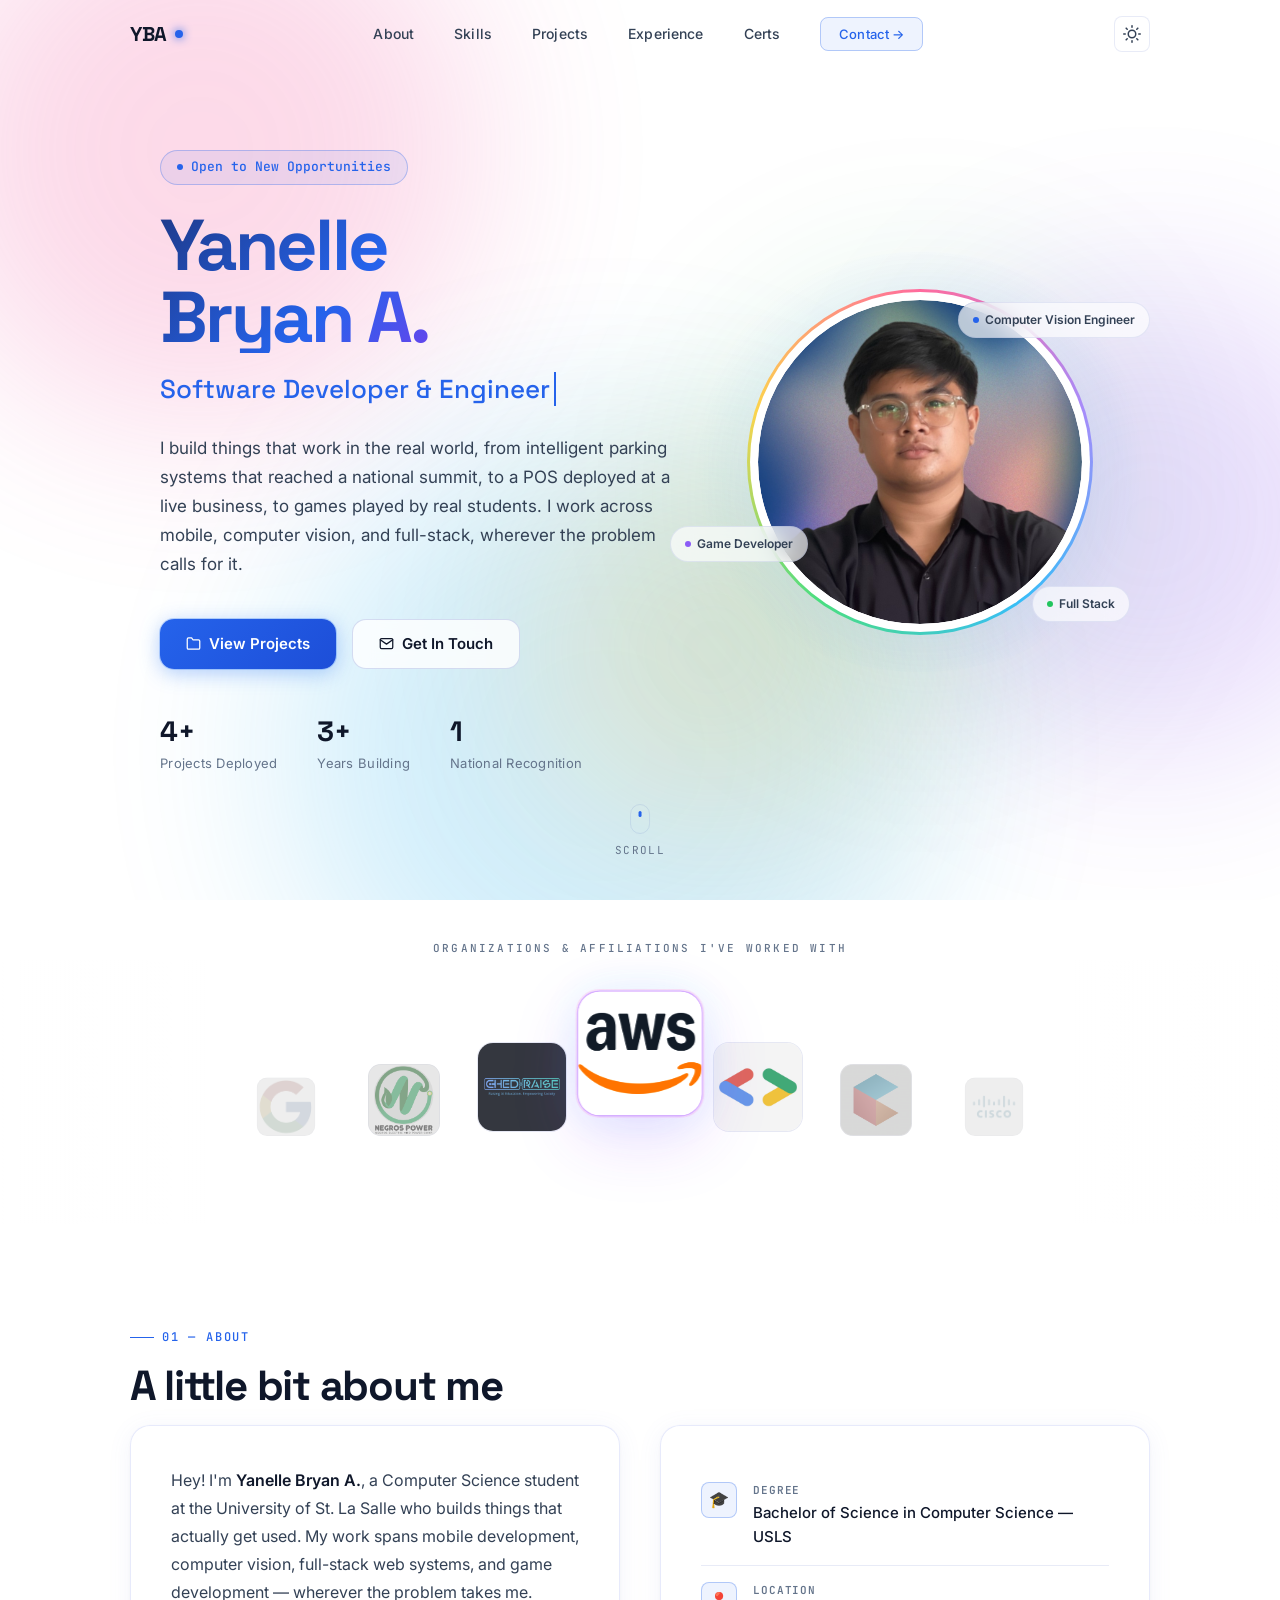
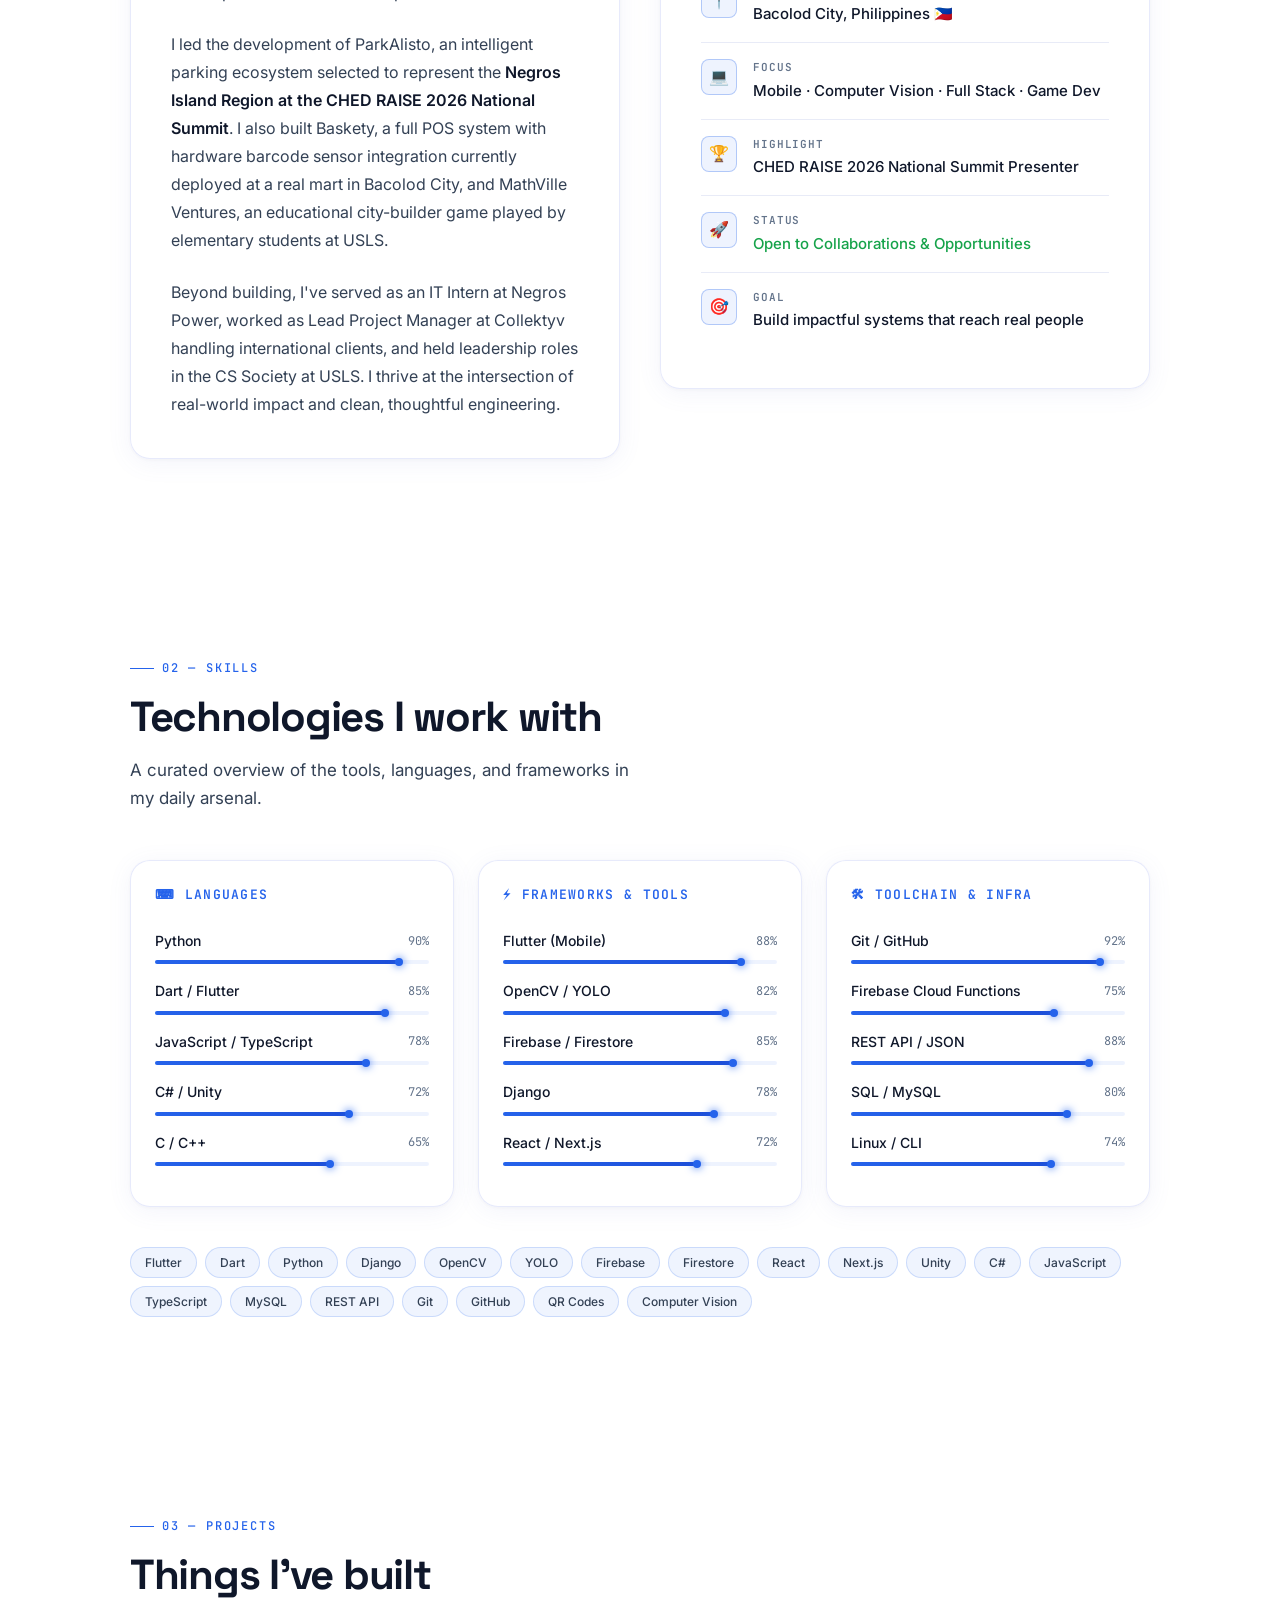
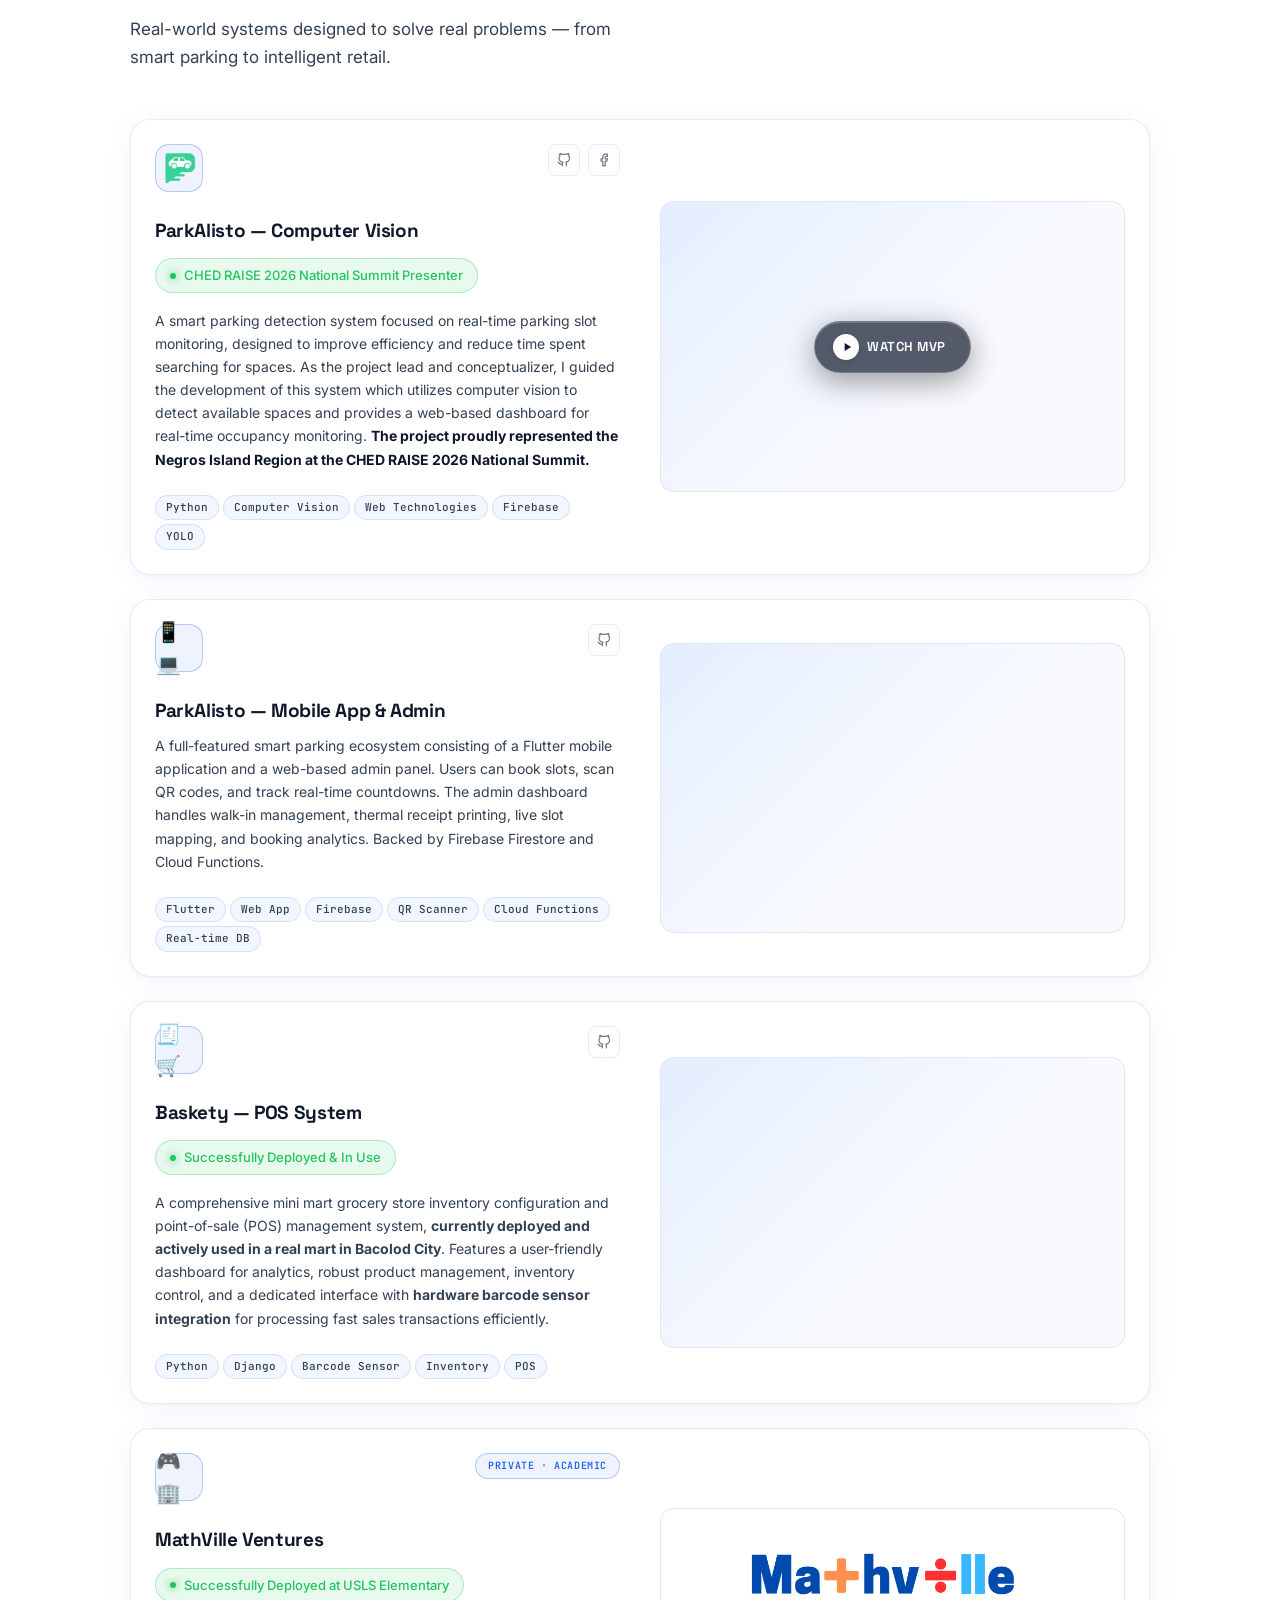
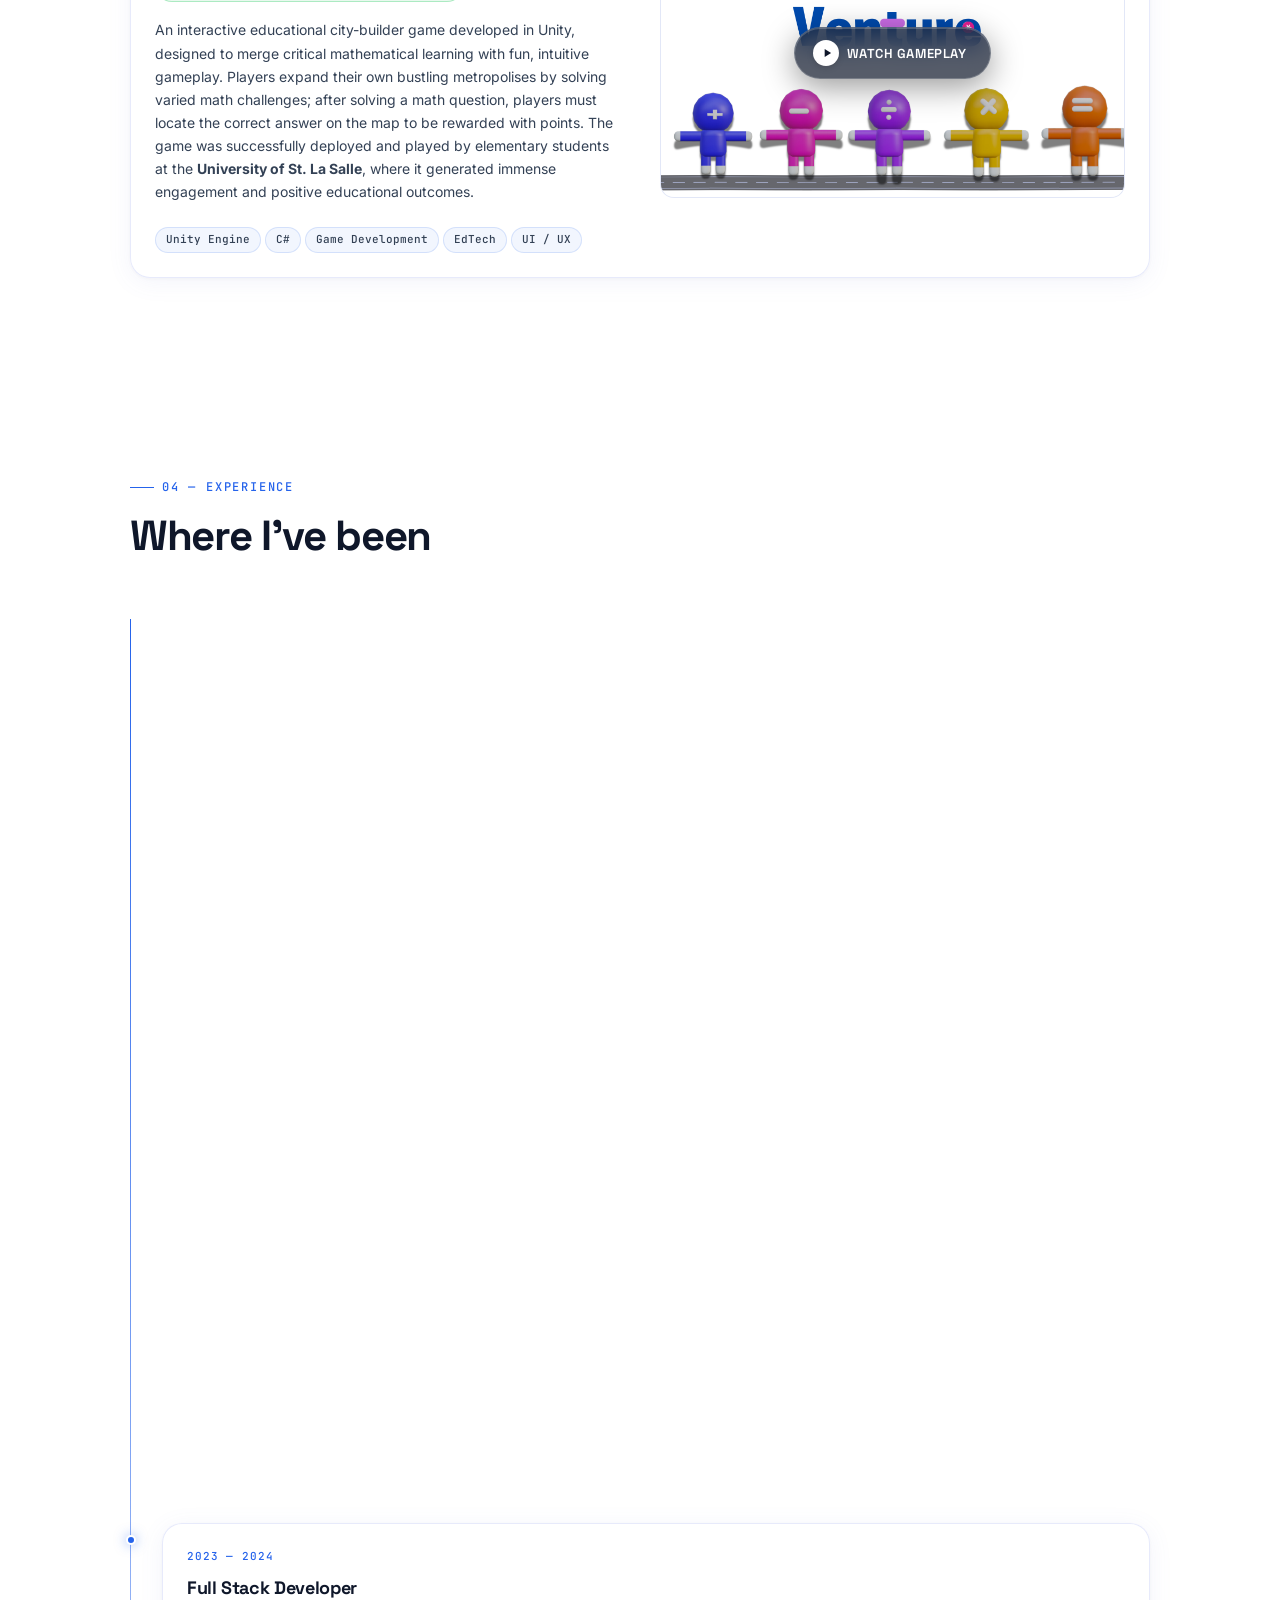
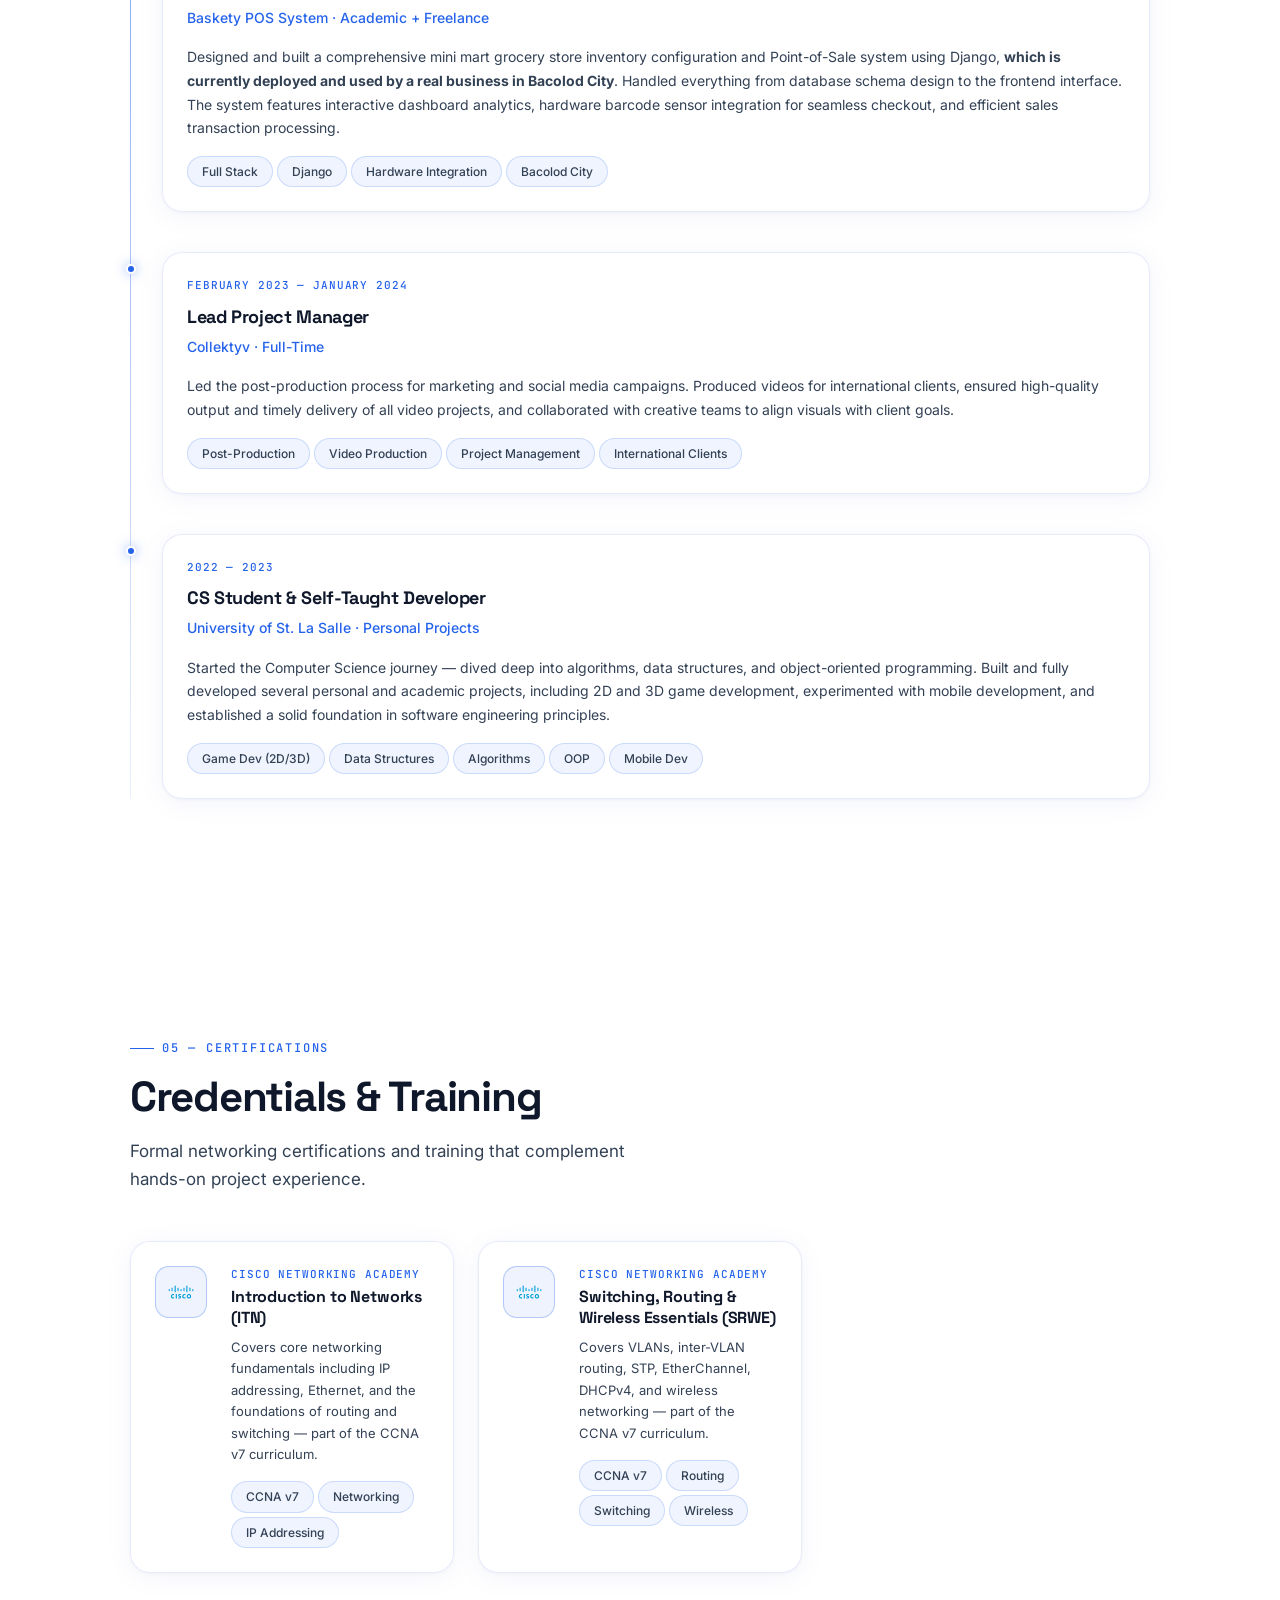
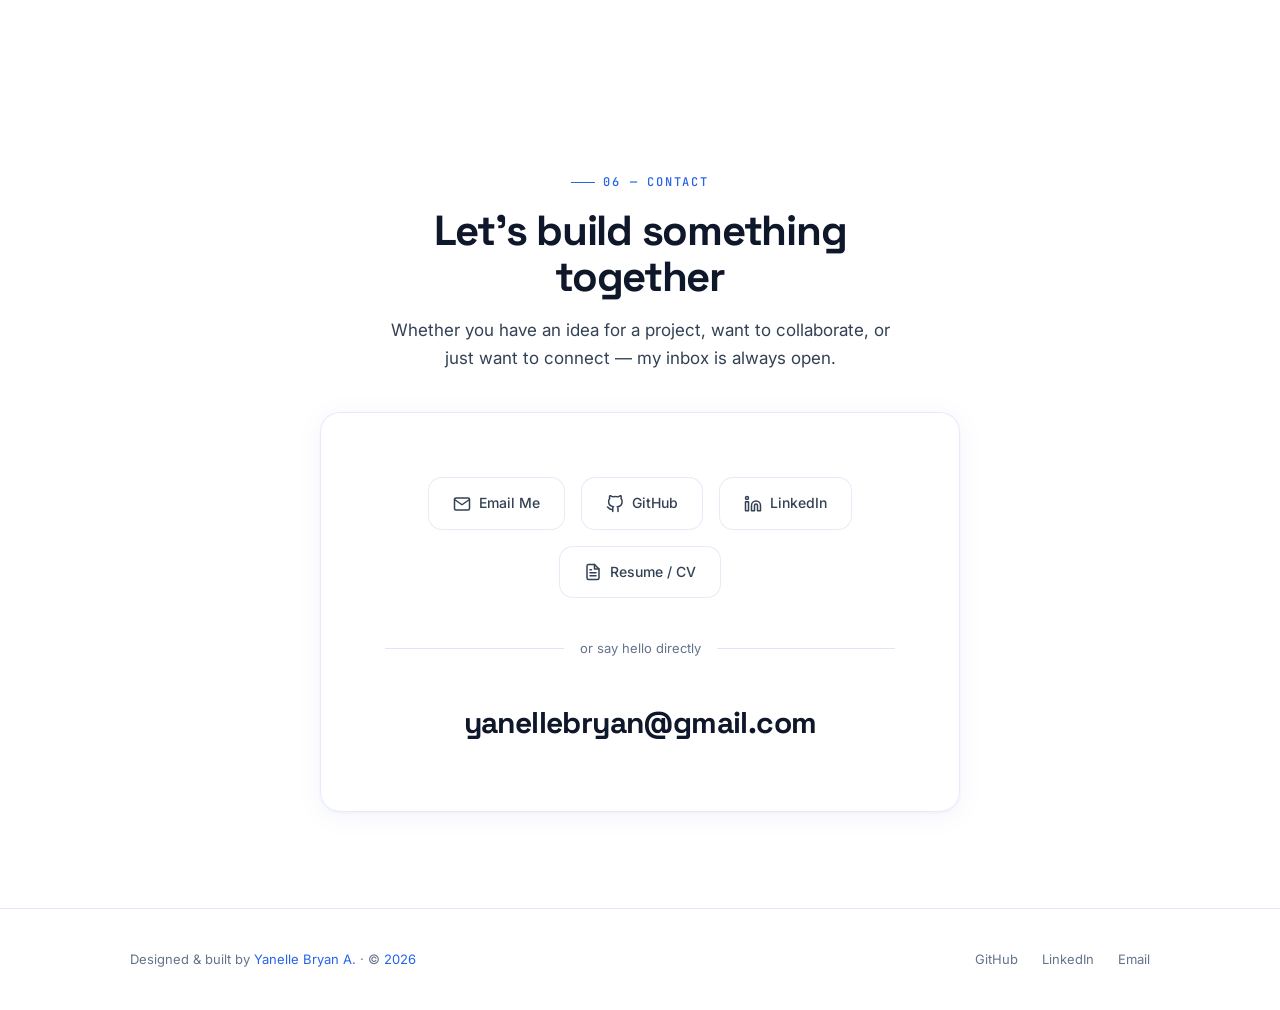
==== commit 31f22be4: "feat: add certifications section, og/twitter meta, favicon, 404 page, compress images, dynamic year," ====
--- a/index.html
+++ b/index.html
@@ -4,12 +4,26 @@
 <head>
   <meta charset="UTF-8" />
   <meta name="viewport" content="width=device-width, initial-scale=1.0" />
-  <title>Yanelle Bryan A. — CS Student & Developer</title>
+  <title>Yanelle Bryan A. — Software Developer & Engineer</title>
   <meta name="description"
-    content="Portfolio of Yanelle Bryan A., a Computer Science student specializing in mobile development, computer vision, and full-stack systems." />
-  <meta property="og:title" content="Yanelle Bryan A. — CS Student & Developer" />
+    content="Portfolio of Yanelle Bryan A., a software developer specializing in mobile development, computer vision, and full-stack systems — including a CHED RAISE 2026 National Summit presenter." />
+  <meta property="og:title" content="Yanelle Bryan A. — Software Developer & Engineer" />
   <meta property="og:description" content="Building intelligent systems and intuitive interfaces." />
   <meta property="og:type" content="website" />
+  <meta property="og:url" content="https://yanellebryan.github.io/HeyYanelleBryan/" />
+  <meta property="og:image" content="https://yanellebryan.github.io/HeyYanelleBryan/assets/profile.png" />
+
+  <!-- Twitter / X Card -->
+  <meta name="twitter:card" content="summary_large_image" />
+  <meta name="twitter:title" content="Yanelle Bryan A. — Software Developer & Engineer" />
+  <meta name="twitter:description" content="Building intelligent systems and intuitive interfaces." />
+  <meta name="twitter:image" content="https://yanellebryan.github.io/HeyYanelleBryan/assets/profile.png" />
+
+  <!-- Favicon -->
+  <link rel="icon" href="assets/parkalisto_transparent_logo.png" type="image/png" />
+
+  <!-- Preload critical hero image -->
+  <link rel="preload" as="image" href="assets/profile_compressed.jpg" />
 
   <!-- Modular CSS -->
   <link rel="stylesheet" href="css/base.css" />
@@ -42,6 +56,7 @@
         <li><a href="#skills">Skills</a></li>
         <li><a href="#projects">Projects</a></li>
         <li><a href="#experience">Experience</a></li>
+        <li><a href="#certifications">Certs</a></li>
         <li><a href="#contact" class="nav-cta">Contact →</a></li>
       </ul>
       <button id="theme-toggle" aria-label="Toggle light/dark mode" title="Toggle theme">
@@ -76,6 +91,7 @@
     <a href="#skills" class="mobile-link">Skills</a>
     <a href="#projects" class="mobile-link">Projects</a>
     <a href="#experience" class="mobile-link">Experience</a>
+    <a href="#certifications" class="mobile-link">Certifications</a>
     <a href="#contact" class="mobile-link">Contact</a>
   </div>
 
@@ -88,7 +104,7 @@
 
         <!-- Left: Content -->
         <div class="hero-content">
-          <div class="hero-badge reveal">Available for Opportunities</div>
+          <div class="hero-badge reveal">Open to New Opportunities</div>
 
           <h1 class="hero-name reveal reveal-delay-1">
             Yanelle<br />Bryan A.
@@ -99,9 +115,7 @@
           </p>
 
           <p class="hero-desc reveal reveal-delay-3">
-            Computer Science student passionate about building <strong style="color:var(--text-primary)">intelligent
-              systems</strong> — from mobile apps and computer vision pipelines to scalable full-stack platforms. I turn
-            complex problems into elegant, functional solutions.
+            I build things that work in the real world, from intelligent parking systems that reached a national summit, to a POS deployed at a live business, to games played by real students. I work across mobile, computer vision, and full-stack, wherever the problem calls for it.
           </p>
 
           <div class="hero-actions reveal reveal-delay-4">
@@ -124,16 +138,16 @@
 
           <div class="hero-stats reveal">
             <div class="hero-stat">
-              <div class="hero-stat-num">5+</div>
-              <div class="hero-stat-label">Projects Shipped</div>
+              <div class="hero-stat-num">4+</div>
+              <div class="hero-stat-label">Projects Deployed</div>
             </div>
             <div class="hero-stat">
               <div class="hero-stat-num">3+</div>
-              <div class="hero-stat-label">Years Coding</div>
+              <div class="hero-stat-label">Years Building</div>
             </div>
             <div class="hero-stat">
-              <div class="hero-stat-num">∞</div>
-              <div class="hero-stat-label">Cups of Coffee</div>
+              <div class="hero-stat-num">1</div>
+              <div class="hero-stat-label">National Recognition</div>
             </div>
           </div>
         </div>
@@ -143,7 +157,7 @@
           <div class="avatar-glow"></div>
           <div class="avatar-ring">
             <div class="avatar-img">
-              <img src="assets/profile.png" alt="Yanelle Bryan A. — CS Student" loading="eager" />
+              <img src="assets/profile_compressed.jpg" alt="Yanelle Bryan A. — Software Developer" loading="eager" />
             </div>
           </div>
           <div class="floating-chip" style="top:10px;right:-30px;">
@@ -253,18 +267,13 @@
         <!-- Bio card -->
         <div class="glass-card about-card reveal reveal-delay-2">
           <p class="about-text">
-            Hey! I'm <strong>Yanelle Bryan A.</strong>, a passionate Computer Science student who loves turning ideas
-            into working software. My focus areas are <strong>mobile development</strong>, <strong>computer
-              vision</strong>, and <strong>full-stack web systems</strong>.
+            Hey! I'm <strong>Yanelle Bryan A.</strong>, a Computer Science student at the University of St. La Salle who builds things that actually get used. My work spans mobile development, computer vision, full-stack web systems, and game development — wherever the problem takes me.
           </p>
           <p class="about-text">
-            I enjoy tackling real-world problems — from building smart parking solutions to creating intuitive
-            point-of-sale systems that real businesses use. I'm always experimenting with new tech stacks and pushing
-            myself to build things that actually matter.
+            I led the development of ParkAlisto, an intelligent parking ecosystem selected to represent the <strong>Negros Island Region at the CHED RAISE 2026 National Summit</strong>. I also built Baskety, a full POS system with hardware barcode sensor integration currently deployed at a real mart in Bacolod City, and MathVille Ventures, an educational city-builder game played by elementary students at USLS.
           </p>
           <p class="about-text" style="margin-bottom:0">
-            When I'm not coding, I'm probably debugging something at 2AM, exploring new frameworks, or planning the next
-            project.
+            Beyond building, I've served as an IT Intern at Negros Power, worked as Lead Project Manager at Collektyv handling international clients, and held leadership roles in the CS Society at USLS. I thrive at the intersection of real-world impact and clean, thoughtful engineering.
           </p>
         </div>
 
@@ -274,21 +283,28 @@
             <div class="info-icon">🎓</div>
             <div>
               <div class="info-label">Degree</div>
-              <div class="info-value">Bachelor of Science in Computer Science</div>
+              <div class="info-value">Bachelor of Science in Computer Science — USLS</div>
             </div>
           </div>
           <div class="info-row">
             <div class="info-icon">📍</div>
             <div>
               <div class="info-label">Location</div>
-              <div class="info-value">Philippines 🇵🇭</div>
+              <div class="info-value">Bacolod City, Philippines 🇵🇭</div>
             </div>
           </div>
           <div class="info-row">
             <div class="info-icon">💻</div>
             <div>
               <div class="info-label">Focus</div>
-              <div class="info-value">Mobile · Computer Vision · Full Stack</div>
+              <div class="info-value">Mobile · Computer Vision · Full Stack · Game Dev</div>
+            </div>
+          </div>
+          <div class="info-row">
+            <div class="info-icon">🏆</div>
+            <div>
+              <div class="info-label">Highlight</div>
+              <div class="info-value">CHED RAISE 2026 National Summit Presenter</div>
             </div>
           </div>
           <div class="info-row">
@@ -302,7 +318,7 @@
             <div class="info-icon">🎯</div>
             <div>
               <div class="info-label">Goal</div>
-              <div class="info-value">Build impactful, intelligent software</div>
+              <div class="info-value">Build impactful systems that reach real people</div>
             </div>
           </div>
         </div>
@@ -346,9 +362,9 @@
             </div>
           </div>
           <div class="skill-item">
-            <div class="skill-row"><span class="skill-name">Java / Kotlin</span><span class="skill-pct">70%</span></div>
-            <div class="skill-bar-track">
-              <div class="skill-bar-fill" data-width="70"></div>
+            <div class="skill-row"><span class="skill-name">C# / Unity</span><span class="skill-pct">72%</span></div>
+            <div class="skill-bar-track">
+              <div class="skill-bar-fill" data-width="72"></div>
             </div>
           </div>
           <div class="skill-item">
@@ -370,31 +386,29 @@
             </div>
           </div>
           <div class="skill-item">
-            <div class="skill-row"><span class="skill-name">OpenCV / Computer Vision</span><span
-                class="skill-pct">82%</span></div>
+            <div class="skill-row"><span class="skill-name">OpenCV / YOLO</span><span class="skill-pct">82%</span></div>
             <div class="skill-bar-track">
               <div class="skill-bar-fill" data-width="82"></div>
             </div>
           </div>
           <div class="skill-item">
-            <div class="skill-row"><span class="skill-name">Firebase / Firestore</span><span
-                class="skill-pct">85%</span></div>
+            <div class="skill-row"><span class="skill-name">Firebase / Firestore</span><span class="skill-pct">85%</span></div>
             <div class="skill-bar-track">
               <div class="skill-bar-fill" data-width="85"></div>
             </div>
           </div>
           <div class="skill-item">
+            <div class="skill-row"><span class="skill-name">Django</span><span class="skill-pct">78%</span>
+            </div>
+            <div class="skill-bar-track">
+              <div class="skill-bar-fill" data-width="78"></div>
+            </div>
+          </div>
+          <div class="skill-item">
             <div class="skill-row"><span class="skill-name">React / Next.js</span><span class="skill-pct">72%</span>
             </div>
             <div class="skill-bar-track">
               <div class="skill-bar-fill" data-width="72"></div>
-            </div>
-          </div>
-          <div class="skill-item">
-            <div class="skill-row"><span class="skill-name">Node.js / Express</span><span class="skill-pct">68%</span>
-            </div>
-            <div class="skill-bar-track">
-              <div class="skill-bar-fill" data-width="68"></div>
             </div>
           </div>
         </div>
@@ -443,13 +457,15 @@
         <span class="badge">Flutter</span>
         <span class="badge">Dart</span>
         <span class="badge">Python</span>
+        <span class="badge">Django</span>
         <span class="badge">OpenCV</span>
+        <span class="badge">YOLO</span>
         <span class="badge">Firebase</span>
         <span class="badge">Firestore</span>
         <span class="badge">React</span>
         <span class="badge">Next.js</span>
-        <span class="badge">Node.js</span>
-        <span class="badge">TailwindCSS</span>
+        <span class="badge">Unity</span>
+        <span class="badge">C#</span>
         <span class="badge">JavaScript</span>
         <span class="badge">TypeScript</span>
         <span class="badge">MySQL</span>
@@ -458,8 +474,6 @@
         <span class="badge">GitHub</span>
         <span class="badge">QR Codes</span>
         <span class="badge">Computer Vision</span>
-        <span class="badge">Android</span>
-        <span class="badge">iOS</span>
       </div>
     </div>
   </section>
@@ -510,10 +524,18 @@
               <span class="project-tag">YOLO</span>
             </div>
           </div>
-          <div class="project-visual project-fader" style="background: var(--bg-2);">
+          <div class="project-visual project-fader" id="visual-parkalisto-cv" style="background: var(--bg-2); position: relative;">
             <img src="assets/parkalisto%20assets/parkalisto_cv_summitposter.jpeg" alt="ParkAlisto CHED RAISE National Summit Poster" class="fader-img" style="animation-delay: 0s;">
             <img src="assets/parkalisto%20assets/parkalisto_summit_awarding.jpeg" alt="ParkAlisto Summit Awarding" class="fader-img" style="animation-delay: 4s;">
             <img src="assets/parkalisto%20assets/parkalisto_booth.jpeg" alt="ParkAlisto Booth" class="fader-img" style="animation-delay: 8s;">
+            
+            <!-- Watch MVP Play Button Overlay -->
+            <button class="watch-video-btn" id="play-btn-parkalisto-cv" aria-label="Watch MVP Video">
+              <span class="play-btn-icon">
+                <svg viewBox="0 0 24 24" width="14" height="14" fill="currentColor" style="margin-left: 2px;"><path d="M8 5v14l11-7z"/></svg>
+              </span>
+              <span>Watch MVP</span>
+            </button>
           </div>
         </div>
 
@@ -523,9 +545,11 @@
             <div class="project-top">
               <div class="project-icon" style="font-size: 20px;">📱💻</div>
               <div class="project-links">
-                <a href="#" class="project-link" aria-label="View GitHub"><svg class="icon" viewBox="0 0 24 24">
+                <a href="https://github.com/yanellebryan/ParkAlisto-Mobile.git" target="_blank" rel="noopener noreferrer" class="project-link" aria-label="View GitHub" title="GitHub">
+                  <svg class="icon" viewBox="0 0 24 24" fill="none" stroke="currentColor" stroke-width="2" stroke-linecap="round" stroke-linejoin="round">
                     <path d="M9 19c-5 1.5-5-2.5-7-3m14 6v-3.87a3.37 3.37 0 0 0-.94-2.61c3.14-.35 6.44-1.54 6.44-7A5.44 5.44 0 0 0 20 4.77 5.07 5.07 0 0 0 19.91 1S18.73.65 16 2.48a13.38 13.38 0 0 0-7 0C6.27.65 5.09 1 5.09 1A5.07 5.07 0 0 0 5 4.77a5.44 5.44 0 0 0-1.5 3.78c0 5.42 3.3 6.61 6.44 7A3.37 3.37 0 0 0 9 18.13V22" />
-                  </svg></a>
+                  </svg>
+                </a>
               </div>
             </div>
             <h3 class="project-name">ParkAlisto — Mobile App & Admin</h3>
@@ -546,71 +570,78 @@
           </div>
         </div>
 
-        <!-- POS System -->
-        <div class="glass-card project-card reveal reveal-delay-1" id="project-pos">
-          <div class="project-top">
-            <div class="project-icon">🧾</div>
-            <div class="project-links">
-              <a href="#" class="project-link" aria-label="View GitHub"><svg class="icon" viewBox="0 0 24 24">
-                  <path
-                    d="M9 19c-5 1.5-5-2.5-7-3m14 6v-3.87a3.37 3.37 0 0 0-.94-2.61c3.14-.35 6.44-1.54 6.44-7A5.44 5.44 0 0 0 20 4.77 5.07 5.07 0 0 0 19.91 1S18.73.65 16 2.48a13.38 13.38 0 0 0-7 0C6.27.65 5.09 1 5.09 1A5.07 5.07 0 0 0 5 4.77a5.44 5.44 0 0 0-1.5 3.78c0 5.42 3.3 6.61 6.44 7A3.37 3.37 0 0 0 9 18.13V22" />
-                </svg></a>
-            </div>
-          </div>
-          <h3 class="project-name">Point of Sale System</h3>
-          <p class="project-desc">A full-featured POS system for retail businesses. Handles product inventory
-            management, real-time sales transactions, receipt generation, discount management, daily/monthly sales
-            reports, and user role authentication.</p>
-          <div class="project-tags">
-            <span class="project-tag">Full Stack</span>
-            <span class="project-tag">MySQL</span>
-            <span class="project-tag">JavaScript</span>
-            <span class="project-tag">Inventory</span>
-            <span class="project-tag">Reports</span>
-          </div>
-        </div>
-
-        <!-- Placeholder project 1 -->
-        <div class="glass-card project-card reveal reveal-delay-2" id="project-coming-1">
-          <div class="project-top">
-            <div class="project-icon">🤖</div>
-            <div class="project-links">
-              <a href="#" class="project-link" aria-label="View GitHub"><svg class="icon" viewBox="0 0 24 24">
-                  <path
-                    d="M9 19c-5 1.5-5-2.5-7-3m14 6v-3.87a3.37 3.37 0 0 0-.94-2.61c3.14-.35 6.44-1.54 6.44-7A5.44 5.44 0 0 0 20 4.77 5.07 5.07 0 0 0 19.91 1S18.73.65 16 2.48a13.38 13.38 0 0 0-7 0C6.27.65 5.09 1 5.09 1A5.07 5.07 0 0 0 5 4.77a5.44 5.44 0 0 0-1.5 3.78c0 5.42 3.3 6.61 6.44 7A3.37 3.37 0 0 0 9 18.13V22" />
-                </svg></a>
-            </div>
-          </div>
-          <h3 class="project-name">ML / AI Project</h3>
-          <p class="project-desc" style="font-style:italic; color: var(--text-muted);">🚧 Coming soon — This section is
-            reserved for an ML or AI project. Update this with your real project details!</p>
-          <div class="project-tags">
-            <span class="project-tag">Machine Learning</span>
-            <span class="project-tag">Python</span>
-            <span class="project-tag">TBD</span>
-          </div>
-        </div>
-
-        <!-- Placeholder project 2 -->
-        <div class="glass-card project-card reveal reveal-delay-3" id="project-coming-2">
-          <div class="project-top">
-            <div class="project-icon">🌐</div>
-            <div class="project-links">
-              <a href="#" class="project-link" aria-label="View GitHub"><svg class="icon" viewBox="0 0 24 24">
-                  <path
-                    d="M9 19c-5 1.5-5-2.5-7-3m14 6v-3.87a3.37 3.37 0 0 0-.94-2.61c3.14-.35 6.44-1.54 6.44-7A5.44 5.44 0 0 0 20 4.77 5.07 5.07 0 0 0 19.91 1S18.73.65 16 2.48a13.38 13.38 0 0 0-7 0C6.27.65 5.09 1 5.09 1A5.07 5.07 0 0 0 5 4.77a5.44 5.44 0 0 0-1.5 3.78c0 5.42 3.3 6.61 6.44 7A3.37 3.37 0 0 0 9 18.13V22" />
-                </svg></a>
-            </div>
-          </div>
-          <h3 class="project-name">Web App Project</h3>
-          <p class="project-desc" style="font-style:italic; color: var(--text-muted);">🚧 Coming soon — Another project
-            slot ready for your next creation. Swap in your real project name and description here.</p>
-          <div class="project-tags">
-            <span class="project-tag">React</span>
-            <span class="project-tag">Node.js</span>
-            <span class="project-tag">TBD</span>
-          </div>
-        </div>
+        <!-- Baskety POS System -->
+        <div class="glass-card project-card project-featured featured-card reveal reveal-delay-1" id="project-baskety-pos">
+          <div>
+            <div class="project-top">
+              <div class="project-icon" style="font-size: 20px;">🧾🛒</div>
+              <div class="project-links">
+                <a href="https://github.com/yanellebryan/Baskety.git" target="_blank" rel="noopener noreferrer" class="project-link" aria-label="View GitHub" title="GitHub">
+                  <svg class="icon" viewBox="0 0 24 24" fill="none" stroke="currentColor" stroke-width="2" stroke-linecap="round" stroke-linejoin="round">
+                    <path
+                      d="M9 19c-5 1.5-5-2.5-7-3m14 6v-3.87a3.37 3.37 0 0 0-.94-2.61c3.14-.35 6.44-1.54 6.44-7A5.44 5.44 0 0 0 20 4.77 5.07 5.07 0 0 0 19.91 1S18.73.65 16 2.48a13.38 13.38 0 0 0-7 0C6.27.65 5.09 1 5.09 1A5.07 5.07 0 0 0 5 4.77a5.44 5.44 0 0 0-1.5 3.78c0 5.42 3.3 6.61 6.44 7A3.37 3.37 0 0 0 9 18.13V22" />
+                  </svg>
+                </a>
+              </div>
+            </div>
+            <h3 class="project-name">Baskety — POS System</h3>
+            <div class="project-award-badge">
+              Successfully Deployed & In Use
+            </div>
+            <p class="project-desc">A comprehensive mini mart grocery store inventory configuration and point-of-sale (POS) management system, <strong>currently deployed and actively used in a real mart in Bacolod City</strong>. Features a user-friendly dashboard for analytics, robust product management, inventory control, and a dedicated interface with <strong>hardware barcode sensor integration</strong> for processing fast sales transactions efficiently.</p>
+            <div class="project-tags">
+              <span class="project-tag">Python</span>
+              <span class="project-tag">Django</span>
+              <span class="project-tag">Barcode Sensor</span>
+              <span class="project-tag">Inventory</span>
+              <span class="project-tag">POS</span>
+            </div>
+          </div>
+          <div class="project-visual project-fader fader-5" style="background: var(--bg-2);">
+            <img src="assets/baskety_assets/login_baskety.png" alt="Baskety Login" class="fader-img" style="animation-delay: 0s;">
+            <img src="assets/baskety_assets/dashboard_baskety.png" alt="Baskety Dashboard" class="fader-img" style="animation-delay: 4s;">
+            <img src="assets/baskety_assets/inventory_baskety.png" alt="Baskety Inventory" class="fader-img" style="animation-delay: 8s;">
+            <img src="assets/baskety_assets/possystem_baskety.png" alt="Baskety POS" class="fader-img" style="animation-delay: 12s;">
+            <img src="assets/baskety_assets/salesanalytics_baskety.png" alt="Baskety Sales Analytics" class="fader-img" style="animation-delay: 16s;">
+          </div>
+        </div>
+
+        <!-- FEATURED: MathVille Ventures -->
+        <div class="glass-card project-card project-featured featured-card reveal reveal-delay-1" id="project-mathville-ventures">
+          <div>
+            <div class="project-top">
+              <div class="project-icon" style="font-size: 20px;">🎮🏢</div>
+              <div class="project-links">
+                <span class="project-private-badge">Private · Academic</span>
+              </div>
+            </div>
+            <h3 class="project-name">MathVille Ventures</h3>
+            <div class="project-award-badge">
+              Successfully Deployed at USLS Elementary
+            </div>
+            <p class="project-desc">An interactive educational city-builder game developed in Unity, designed to merge critical mathematical learning with fun, intuitive gameplay. Players expand their own bustling metropolises by solving varied math challenges; after solving a math question, players must locate the correct answer on the map to be rewarded with points. The game was successfully deployed and played by elementary students at the <strong>University of St. La Salle</strong>, where it generated immense engagement and positive educational outcomes.</p>
+            <div class="project-tags">
+              <span class="project-tag">Unity Engine</span>
+              <span class="project-tag">C#</span>
+              <span class="project-tag">Game Development</span>
+              <span class="project-tag">EdTech</span>
+              <span class="project-tag">UI / UX</span>
+            </div>
+          </div>
+          <div class="project-visual project-fader" id="visual-mathville-ventures" style="background: var(--bg-2); position: relative;">
+            <img src="assets/mathvilleventures%20assets/MathVille_Thumbmail.png" alt="MathVille Ventures Gameplay Thumbnail" class="fader-img" style="animation: none; opacity: 1; z-index: 2; object-fit: cover;">
+            
+            <!-- Watch Video Play Button Overlay -->
+            <button class="watch-video-btn" id="play-btn-mathville-ventures" aria-label="Watch MathVille Ventures Gameplay">
+              <span class="play-btn-icon">
+                <svg viewBox="0 0 24 24" width="14" height="14" fill="currentColor" style="margin-left: 2px;"><path d="M8 5v14l11-7z"/></svg>
+              </span>
+              <span>Watch Gameplay</span>
+            </button>
+          </div>
+        </div>
+
+
 
       </div>
     </div>
@@ -646,13 +677,13 @@
           </div>
         </div>
 
-        <!-- Capstone Developer -->
+        <!-- Lead Full-Stack Developer -->
         <div class="timeline-item reveal reveal-delay-1">
           <div class="timeline-dot"></div>
           <div class="glass-card timeline-card">
-            <div class="timeline-period">2024 — Present</div>
-            <h3 class="timeline-title">Capstone Developer</h3>
-            <div class="timeline-org">ParkAlisto System · Academic Project</div>
+            <div class="timeline-period">2024 — 2026</div>
+            <h3 class="timeline-title">Lead Full-Stack Developer</h3>
+            <div class="timeline-org">ParkAlisto System · Intelligent Parking Platform</div>
             <p class="timeline-desc">Led the full-stack development of the ParkAlisto intelligent parking system — a
               multi-platform ecosystem consisting of a Flutter mobile app, Python/OpenCV computer vision module, and a
               web-based admin dashboard. Integrated Firebase for real-time data sync across all platforms and managed
@@ -667,27 +698,42 @@
           </div>
         </div>
 
-        <!-- POS System — Full Stack Developer -->
+        <!-- Computer Science Society - USLS -->
         <div class="timeline-item reveal reveal-delay-2">
+          <div class="timeline-dot"></div>
+          <div class="glass-card timeline-card">
+            <div class="timeline-period">2022 — 2024</div>
+            <h3 class="timeline-title">Secretary, Cultural Affairs</h3>
+            <div class="timeline-org">Computer Science Society - USLS</div>
+            <p class="timeline-desc">Served as the Secretary of Cultural Affairs (2023 - 2024) and maintained active organization membership (2022 - 2024). Actively spearheaded student-led events, organized cultural activities, and collaborated with technical boards to foster an inclusive, highly collaborative tech community on campus.</p>
+            <div class="timeline-tags">
+              <span class="badge">Leadership</span>
+              <span class="badge">Event Management</span>
+              <span class="badge">Collaboration</span>
+              <span class="badge">Student Community</span>
+            </div>
+          </div>
+        </div>
+
+        <!-- Baskety POS System — Full Stack Developer -->
+        <div class="timeline-item reveal reveal-delay-3">
           <div class="timeline-dot"></div>
           <div class="glass-card timeline-card">
             <div class="timeline-period">2023 — 2024</div>
             <h3 class="timeline-title">Full Stack Developer</h3>
-            <div class="timeline-org">POS System · Academic + Freelance</div>
-            <p class="timeline-desc">Designed and built a complete Point-of-Sale system from scratch. Handled everything
-              from database schema design and backend API to the frontend interface. The system is used by a real
-              business for daily transactions, inventory tracking, and sales reporting.</p>
+            <div class="timeline-org">Baskety POS System · Academic + Freelance</div>
+            <p class="timeline-desc">Designed and built a comprehensive mini mart grocery store inventory configuration and Point-of-Sale system using Django, <strong>which is currently deployed and used by a real business in Bacolod City</strong>. Handled everything from database schema design to the frontend interface. The system features interactive dashboard analytics, hardware barcode sensor integration for seamless checkout, and efficient sales transaction processing.</p>
             <div class="timeline-tags">
               <span class="badge">Full Stack</span>
-              <span class="badge">MySQL</span>
-              <span class="badge">JavaScript</span>
-              <span class="badge">Freelance</span>
+              <span class="badge">Django</span>
+              <span class="badge">Hardware Integration</span>
+              <span class="badge">Bacolod City</span>
             </div>
           </div>
         </div>
 
         <!-- Collektyv — Lead Project Manager -->
-        <div class="timeline-item reveal reveal-delay-3">
+        <div class="timeline-item reveal reveal-delay-4">
           <div class="timeline-dot"></div>
           <div class="glass-card timeline-card">
             <div class="timeline-period">February 2023 — January 2024</div>
@@ -711,15 +757,67 @@
           <div class="glass-card timeline-card">
             <div class="timeline-period">2022 — 2023</div>
             <h3 class="timeline-title">CS Student & Self-Taught Developer</h3>
-            <div class="timeline-org">University · Personal Projects</div>
+            <div class="timeline-org">University of St. La Salle · Personal Projects</div>
             <p class="timeline-desc">Started the Computer Science journey — dived deep into algorithms, data structures,
-              and object-oriented programming. Built several personal and academic projects, experimented with mobile
-              development, and established a solid foundation in software engineering principles.</p>
+              and object-oriented programming. Built and fully developed several personal and academic projects, including 
+              2D and 3D game development, experimented with mobile development, and established a solid foundation in 
+              software engineering principles.</p>
             <div class="timeline-tags">
+              <span class="badge">Game Dev (2D/3D)</span>
               <span class="badge">Data Structures</span>
               <span class="badge">Algorithms</span>
               <span class="badge">OOP</span>
               <span class="badge">Mobile Dev</span>
+            </div>
+          </div>
+        </div>
+
+      </div>
+    </div>
+  </section>
+
+  <!-- ============================================================
+       CERTIFICATIONS
+       ============================================================ -->
+  <section id="certifications">
+    <div class="container">
+      <div class="section-label reveal">05 — Certifications</div>
+      <h2 class="section-title reveal reveal-delay-1">Credentials &amp; Training</h2>
+      <p class="section-subtitle reveal reveal-delay-2">Formal networking certifications and training that complement hands-on project experience.</p>
+
+      <div class="certs-grid" style="margin-top: 48px;">
+
+        <!-- Cisco: Introduction to Networks -->
+        <div class="glass-card cert-card reveal reveal-delay-1">
+          <div class="cert-icon">
+            <img src="assets/cisco_logo.png" alt="Cisco Networking Academy" loading="lazy" />
+          </div>
+          <div class="cert-body">
+            <div class="cert-issuer">Cisco Networking Academy</div>
+            <h3 class="cert-name">Introduction to Networks (ITN)</h3>
+            <p class="cert-desc">Covers core networking fundamentals including IP addressing, Ethernet, and the foundations of routing and switching — part of the CCNA v7 curriculum.</p>
+            <div class="cert-tags">
+              <span class="badge">CCNA v7</span>
+              <span class="badge">Networking</span>
+              <span class="badge">IP Addressing</span>
+            </div>
+          </div>
+        </div>
+
+        <!-- Cisco: Switching, Routing & Wireless -->
+        <div class="glass-card cert-card reveal reveal-delay-2">
+          <div class="cert-icon">
+            <img src="assets/cisco_logo.png" alt="Cisco Networking Academy" loading="lazy" />
+          </div>
+          <div class="cert-body">
+            <div class="cert-issuer">Cisco Networking Academy</div>
+            <h3 class="cert-name">Switching, Routing &amp; Wireless Essentials (SRWE)</h3>
+            <p class="cert-desc">Covers VLANs, inter-VLAN routing, STP, EtherChannel, DHCPv4, and wireless networking — part of the CCNA v7 curriculum.</p>
+            <div class="cert-tags">
+              <span class="badge">CCNA v7</span>
+              <span class="badge">Routing</span>
+              <span class="badge">Switching</span>
+              <span class="badge">Wireless</span>
             </div>
           </div>
         </div>
@@ -734,7 +832,7 @@
   <section id="contact">
     <div class="container">
       <div class="contact-inner">
-        <div class="section-label reveal" style="justify-content:center;">05 — Contact</div>
+        <div class="section-label reveal" style="justify-content:center;">06 — Contact</div>
         <h2 class="section-title reveal reveal-delay-1" style="text-align:center;">Let's build something<br />together
         </h2>
         <p class="section-subtitle reveal reveal-delay-2" style="margin: 0 auto; text-align:center;">
@@ -796,7 +894,7 @@
   <footer>
     <div class="container footer-inner">
       <p class="footer-copy">
-        Designed & built by <span>Yanelle Bryan A.</span> · © 2026
+        Designed &amp; built by <span>Yanelle Bryan A.</span> · © <span id="footer-year">2026</span>
       </p>
       <div class="footer-links">
         <a href="https://github.com/yanellebryan" target="_blank" rel="noopener">GitHub</a>
@@ -823,6 +921,51 @@
     <button class="lightbox-nav lightbox-next" id="lightbox-next" aria-label="Next Image">&#10095;</button>
   </div>
   <script src="js/lightbox.js"></script>
+  
+  <!-- Custom Video Swap Script -->
+  <script>
+    document.addEventListener('DOMContentLoaded', function() {
+      // Dynamic footer year
+      const yrEl = document.getElementById('footer-year');
+      if (yrEl) yrEl.textContent = new Date().getFullYear();
+
+      // 1. ParkAlisto Computer Vision Video Swap
+      const playBtnCV = document.getElementById('play-btn-parkalisto-cv');
+      const containerCV = document.getElementById('visual-parkalisto-cv');
+      
+      if (playBtnCV && containerCV) {
+        playBtnCV.addEventListener('click', function(e) {
+          e.stopPropagation();
+          containerCV.classList.remove('project-fader');
+          containerCV.style.padding = '0';
+          containerCV.innerHTML = `
+            <iframe src="https://drive.google.com/file/d/1UV9iYnTdoYeT8PP460tcZOgw4LzmWpvN/preview" 
+                    style="width: 100%; height: 100%; border: none; display: block;" 
+                    allow="autoplay; encrypted-media" 
+                    allowfullscreen></iframe>
+          `;
+        });
+      }
+
+      // 2. MathVille Ventures Video Swap
+      const playBtnMath = document.getElementById('play-btn-mathville-ventures');
+      const containerMath = document.getElementById('visual-mathville-ventures');
+      
+      if (playBtnMath && containerMath) {
+        playBtnMath.addEventListener('click', function(e) {
+          e.stopPropagation();
+          containerMath.classList.remove('project-fader');
+          containerMath.style.padding = '0';
+          containerMath.innerHTML = `
+            <iframe src="https://drive.google.com/file/d/1NBTLE0kDMrMd79zpUlJWxVyZlhc7qLFw/preview" 
+                    style="width: 100%; height: 100%; border: none; display: block;" 
+                    allow="autoplay; encrypted-media" 
+                    allowfullscreen></iframe>
+          `;
+        });
+      }
+    });
+  </script>
 </body>
 
 </html>
--- a/css/animations.css
+++ b/css/animations.css
@@ -137,6 +137,18 @@
   100% { opacity: 0; z-index: 1; }
 }
 
+.project-fader.fader-5 .fader-img {
+  animation: faderAnim5 20s infinite ease-in-out;
+}
+
+@keyframes faderAnim5 {
+  0%   { opacity: 0; z-index: 1; }
+  3%   { opacity: 1; z-index: 2; }
+  17%  { opacity: 1; z-index: 2; }
+  20%  { opacity: 0; z-index: 1; }
+  100% { opacity: 0; z-index: 1; }
+}
+
 /* ── Typewriter cursor blink ── */
 @keyframes blink {
   from, to { border-color: var(--accent); }
--- a/css/sections.css
+++ b/css/sections.css
@@ -289,6 +289,77 @@
   pointer-events: none;
 }
 
+/* Watch Video Button Overlay */
+.watch-video-btn {
+  position: absolute;
+  z-index: 10;
+  display: flex;
+  align-items: center;
+  gap: 8px;
+  background: rgba(15, 23, 42, 0.7);
+  backdrop-filter: blur(12px);
+  -webkit-backdrop-filter: blur(12px);
+  border: 1px solid rgba(255, 255, 255, 0.2);
+  border-radius: var(--radius-full);
+  padding: 12px 24px;
+  color: #ffffff;
+  font-family: 'Space Grotesk', sans-serif;
+  font-size: 13px;
+  font-weight: 600;
+  letter-spacing: 0.04em;
+  text-transform: uppercase;
+  cursor: pointer;
+  box-shadow: 0 8px 32px rgba(0, 0, 0, 0.4), inset 0 1px 0px rgba(255, 255, 255, 0.2);
+  transition: all var(--duration) var(--ease-out);
+}
+
+.watch-video-btn:hover {
+  background: var(--accent);
+  border-color: var(--accent-strong);
+  transform: scale(1.05) translateY(-2px);
+  box-shadow: 0 12px 36px rgba(59, 130, 246, 0.5), 0 0 0 4px rgba(59, 130, 246, 0.15);
+}
+
+.watch-video-btn .play-btn-icon {
+  display: flex;
+  align-items: center;
+  justify-content: center;
+  width: 26px;
+  height: 26px;
+  background: #ffffff;
+  border-radius: 50%;
+  color: #0f172a;
+  margin-left: -6px;
+  box-shadow: 0 2px 6px rgba(0,0,0,0.15);
+  transition: all var(--duration) var(--ease-out);
+}
+
+.watch-video-btn:hover .play-btn-icon {
+  color: var(--accent);
+  transform: scale(1.1);
+}
+
+.watch-video-btn:focus-visible {
+  outline: 2px solid var(--accent);
+  outline-offset: 4px;
+}
+
+/* Private / Academic project badge */
+.project-private-badge {
+  font-family: 'JetBrains Mono', monospace;
+  font-size: 10px;
+  font-weight: 600;
+  letter-spacing: 0.06em;
+  padding: 4px 12px;
+  border-radius: var(--radius-full);
+  background: var(--accent-subtle);
+  border: 1px solid var(--glass-border-accent);
+  color: var(--accent);
+  text-transform: uppercase;
+  white-space: nowrap;
+  align-self: flex-start;
+}
+
 /* ── Experience / Timeline ── */
 #experience .timeline {
   position: relative;
@@ -722,3 +793,87 @@
 [data-theme="light"] footer {
   border-top-color: rgba(100,120,200,0.18);
 }
+
+/* ── Certifications ── */
+#certifications .certs-grid {
+  display: grid;
+  grid-template-columns: repeat(auto-fill, minmax(320px, 1fr));
+  gap: var(--space-lg);
+}
+
+.cert-card {
+  display: flex;
+  gap: var(--space-lg);
+  padding: var(--space-lg);
+  align-items: flex-start;
+  transition: transform var(--duration) var(--ease-out), box-shadow var(--duration) var(--ease-out);
+}
+
+.cert-card:hover {
+  transform: translateY(-4px);
+  box-shadow: 0 16px 48px rgba(59, 130, 246, 0.12);
+}
+
+.cert-icon {
+  width: 52px;
+  height: 52px;
+  border-radius: var(--radius-md);
+  background: var(--accent-subtle);
+  border: 1px solid var(--glass-border-accent);
+  display: flex;
+  align-items: center;
+  justify-content: center;
+  flex-shrink: 0;
+  overflow: hidden;
+  padding: 8px;
+}
+
+.cert-icon img {
+  width: 100%;
+  height: 100%;
+  object-fit: contain;
+}
+
+.cert-body {
+  flex: 1;
+  min-width: 0;
+}
+
+.cert-issuer {
+  font-family: 'JetBrains Mono', monospace;
+  font-size: 11px;
+  font-weight: 500;
+  letter-spacing: 0.08em;
+  text-transform: uppercase;
+  color: var(--accent);
+  margin-bottom: var(--space-xs);
+}
+
+.cert-name {
+  font-family: 'Space Grotesk', sans-serif;
+  font-size: 16px;
+  font-weight: 700;
+  letter-spacing: -0.01em;
+  color: var(--text-primary);
+  margin-bottom: var(--space-sm);
+  line-height: 1.3;
+}
+
+.cert-desc {
+  font-size: 13px;
+  color: var(--text-secondary);
+  line-height: 1.65;
+  margin-bottom: var(--space-md);
+}
+
+.cert-tags {
+  display: flex;
+  flex-wrap: wrap;
+  gap: var(--space-xs);
+}
+
+@media (max-width: 480px) {
+  .cert-card {
+    flex-direction: column;
+  }
+}
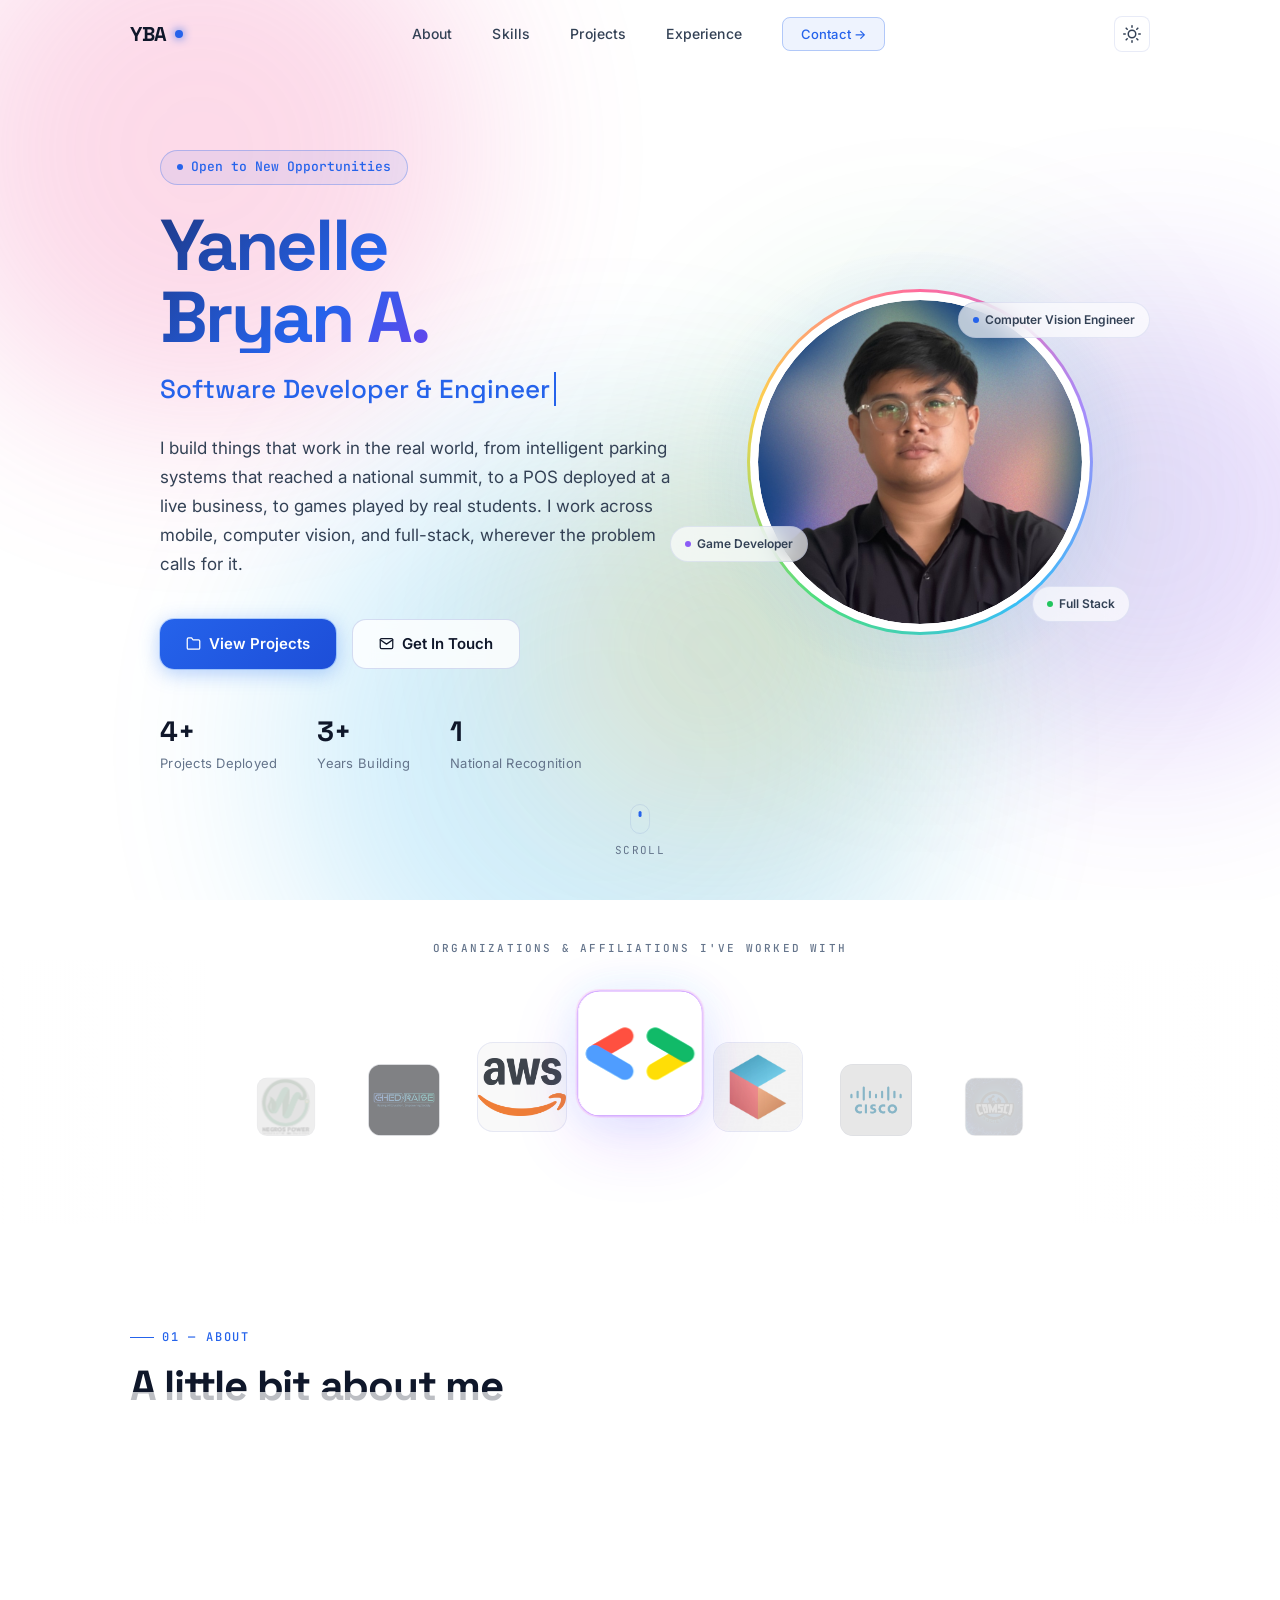
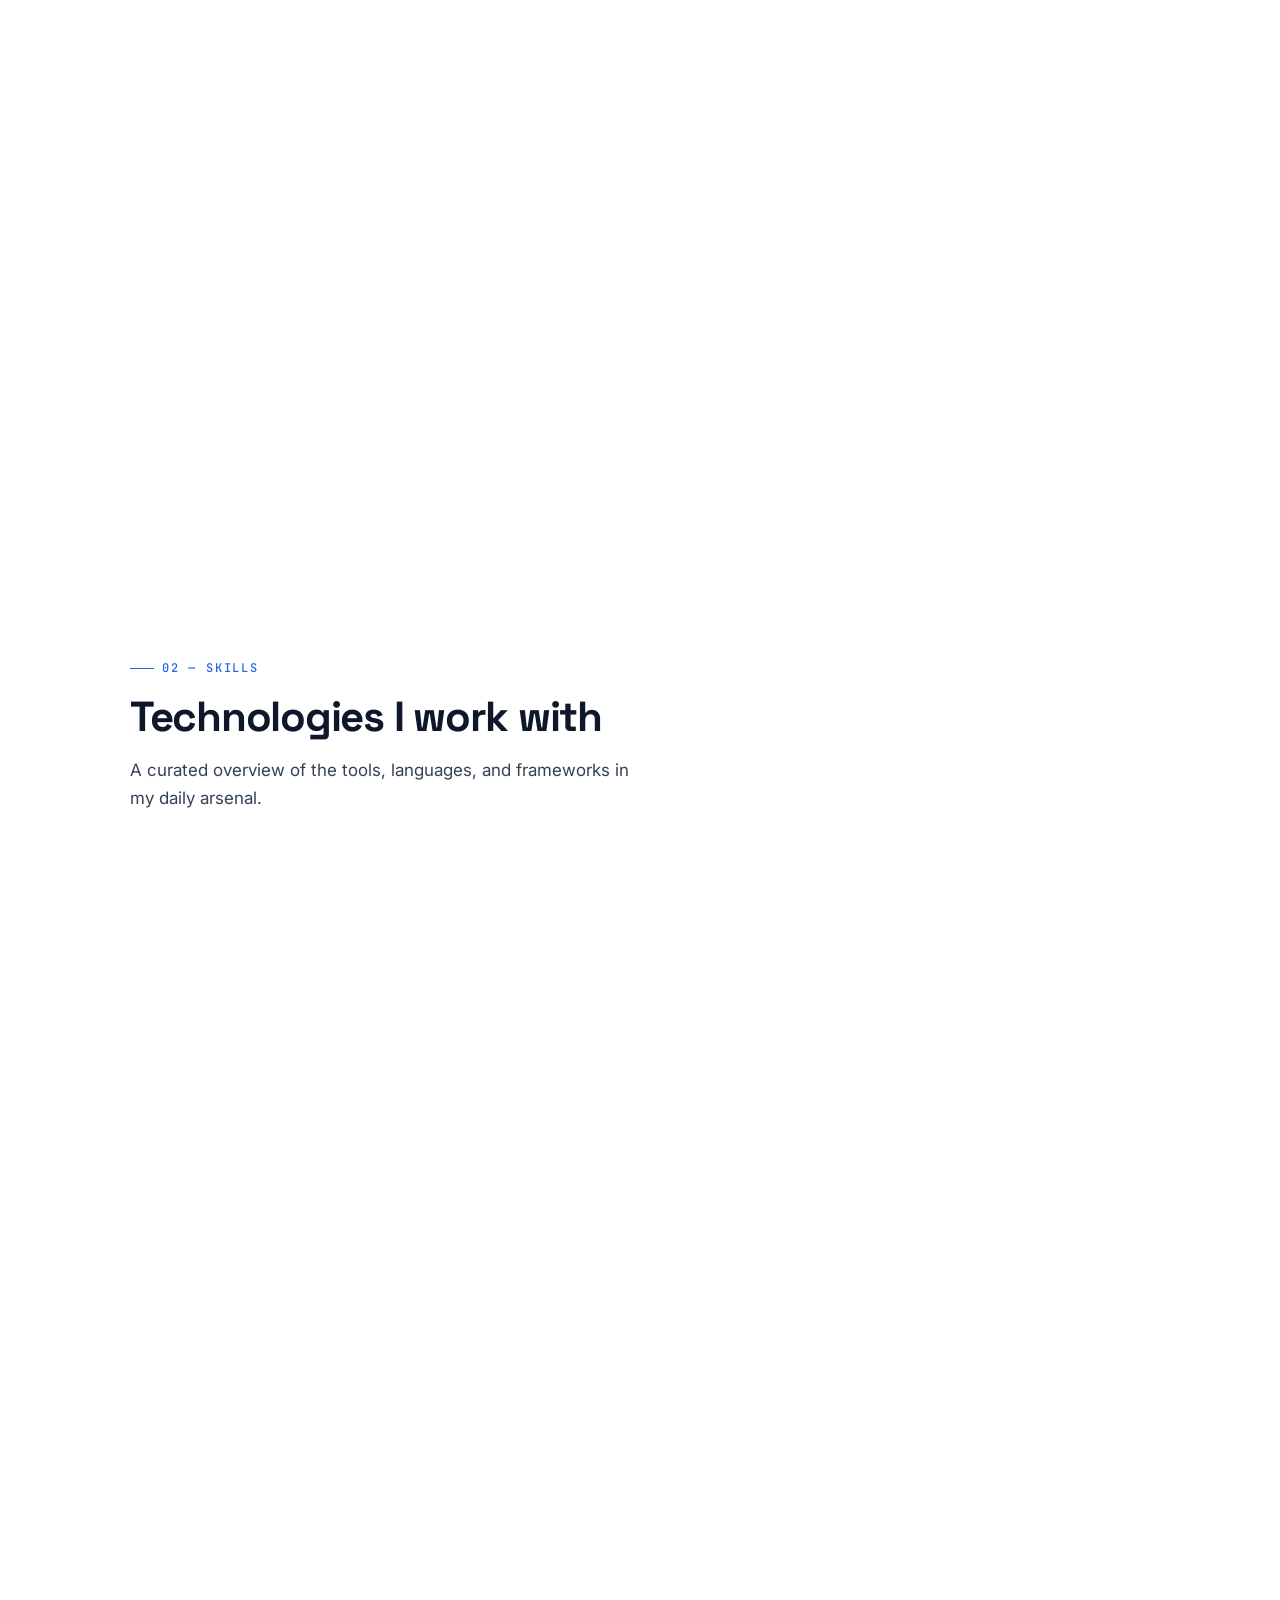
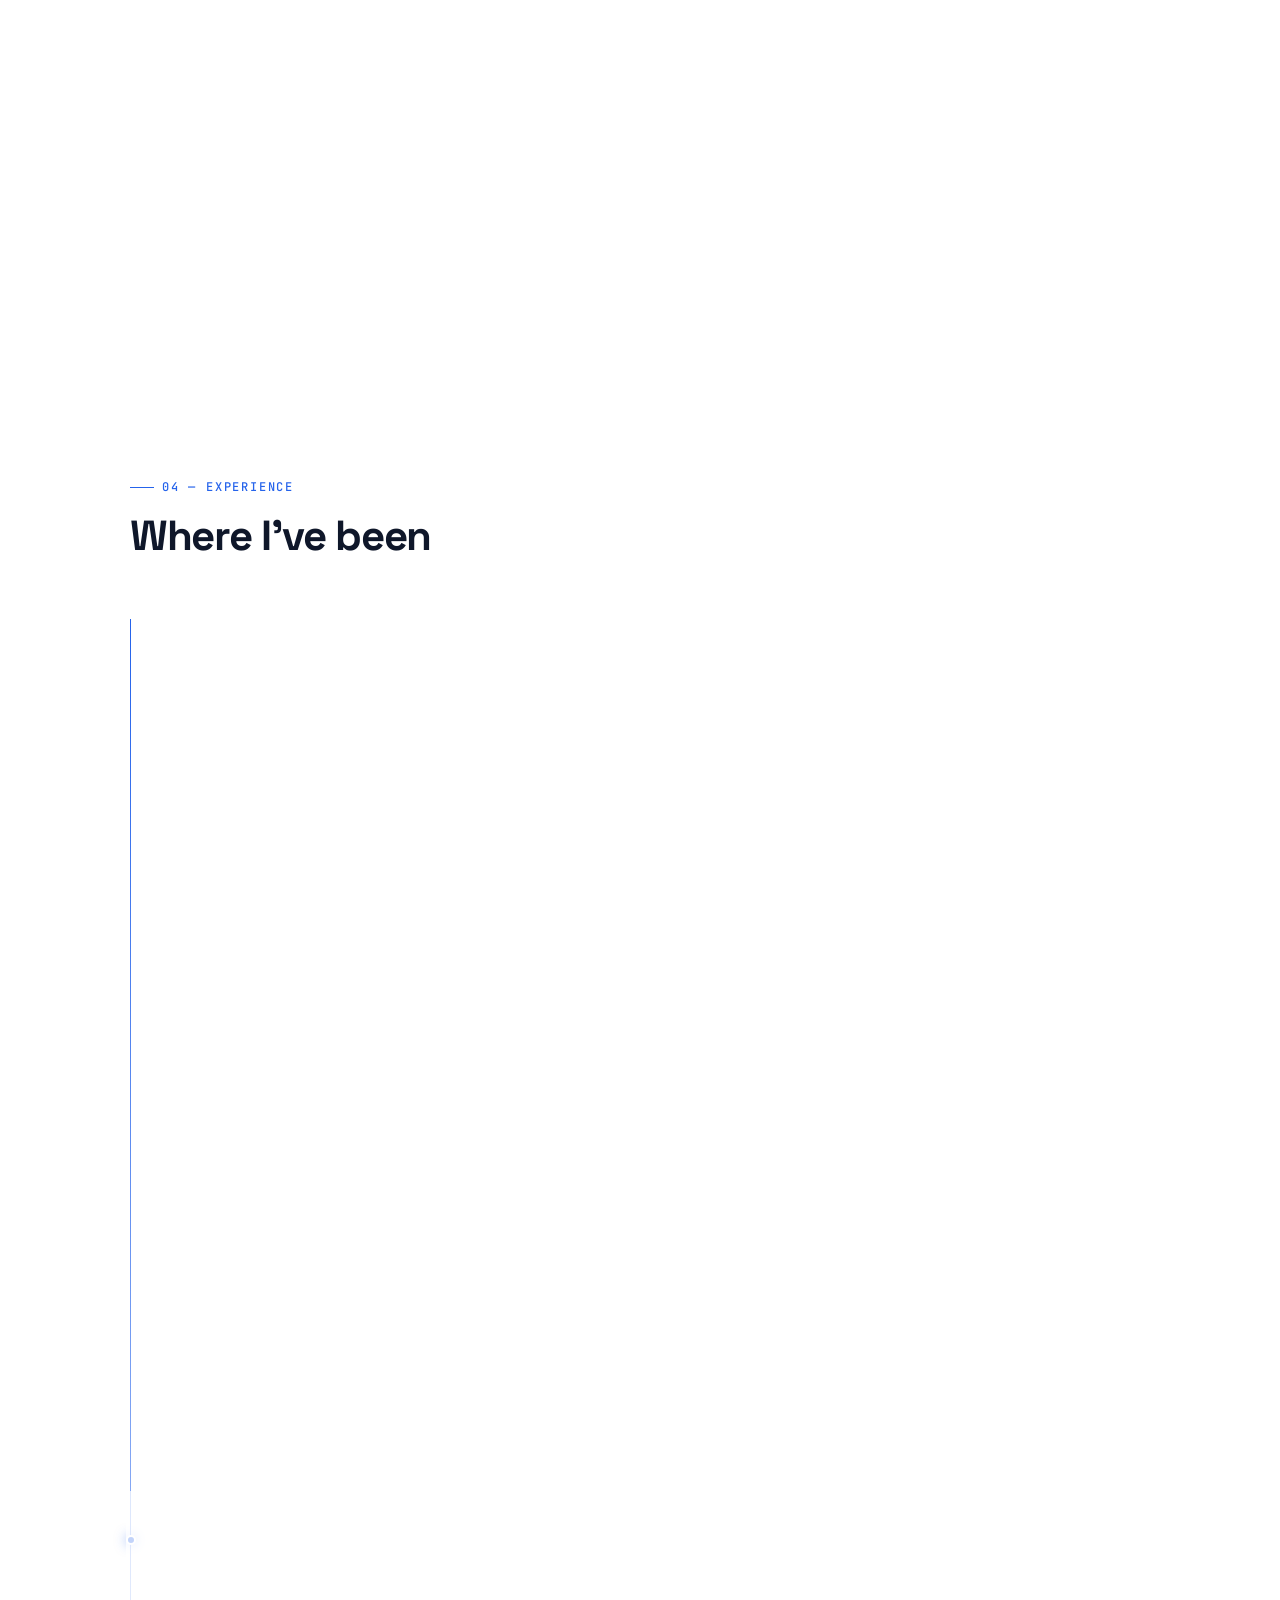
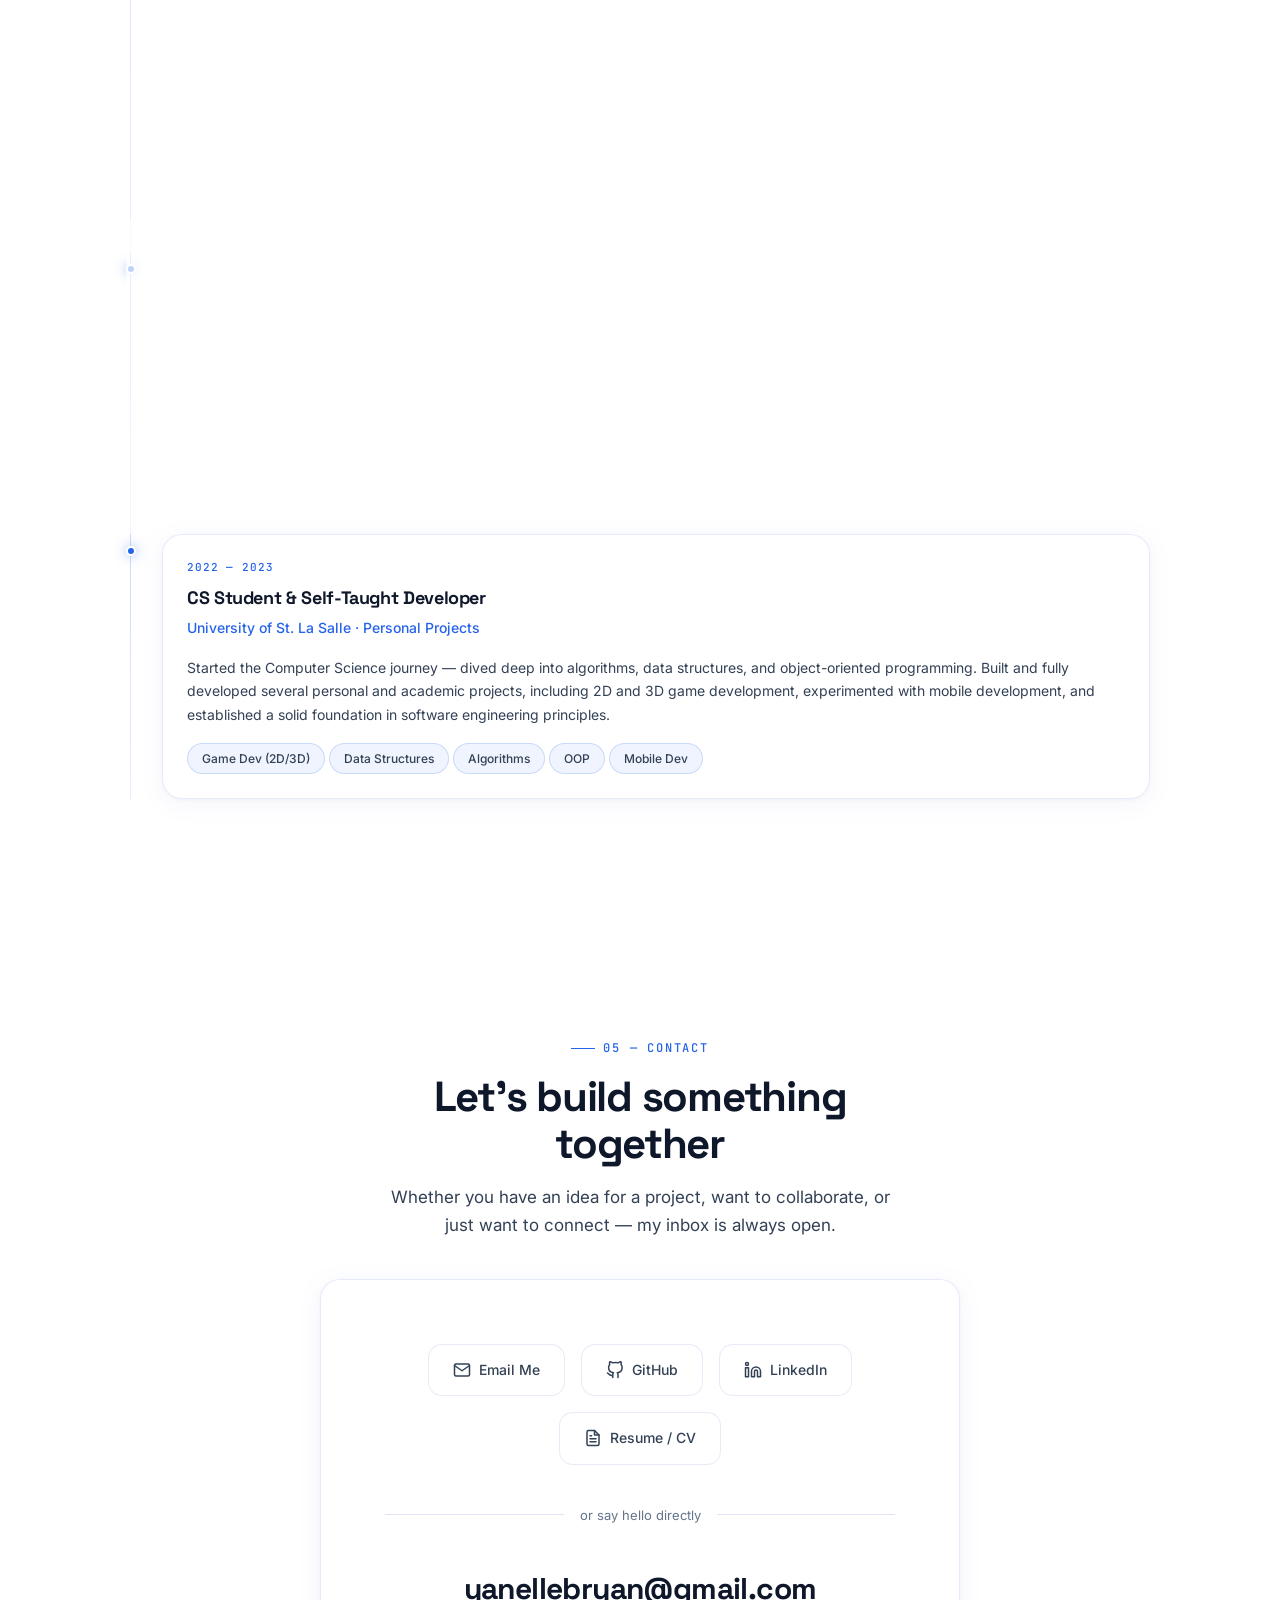
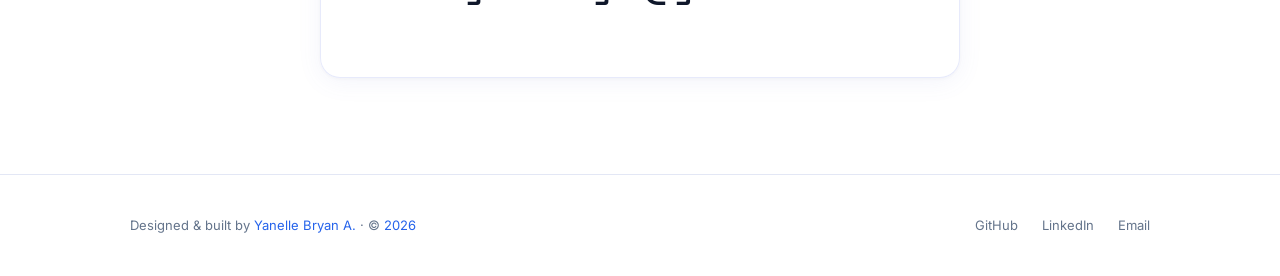
==== commit 9a597ff6: "chore: remove certifications section, update favicon to logotab_yanellebryan" ====
--- a/index.html
+++ b/index.html
@@ -20,7 +20,7 @@
   <meta name="twitter:image" content="https://yanellebryan.github.io/HeyYanelleBryan/assets/profile.png" />
 
   <!-- Favicon -->
-  <link rel="icon" href="assets/parkalisto_transparent_logo.png" type="image/png" />
+  <link rel="icon" href="assets/logotab_yanellebryan.png" type="image/png" />
 
   <!-- Preload critical hero image -->
   <link rel="preload" as="image" href="assets/profile_compressed.jpg" />
@@ -56,7 +56,6 @@
         <li><a href="#skills">Skills</a></li>
         <li><a href="#projects">Projects</a></li>
         <li><a href="#experience">Experience</a></li>
-        <li><a href="#certifications">Certs</a></li>
         <li><a href="#contact" class="nav-cta">Contact →</a></li>
       </ul>
       <button id="theme-toggle" aria-label="Toggle light/dark mode" title="Toggle theme">
@@ -91,7 +90,6 @@
     <a href="#skills" class="mobile-link">Skills</a>
     <a href="#projects" class="mobile-link">Projects</a>
     <a href="#experience" class="mobile-link">Experience</a>
-    <a href="#certifications" class="mobile-link">Certifications</a>
     <a href="#contact" class="mobile-link">Contact</a>
   </div>
 
@@ -776,55 +774,6 @@
     </div>
   </section>
 
-  <!-- ============================================================
-       CERTIFICATIONS
-       ============================================================ -->
-  <section id="certifications">
-    <div class="container">
-      <div class="section-label reveal">05 — Certifications</div>
-      <h2 class="section-title reveal reveal-delay-1">Credentials &amp; Training</h2>
-      <p class="section-subtitle reveal reveal-delay-2">Formal networking certifications and training that complement hands-on project experience.</p>
-
-      <div class="certs-grid" style="margin-top: 48px;">
-
-        <!-- Cisco: Introduction to Networks -->
-        <div class="glass-card cert-card reveal reveal-delay-1">
-          <div class="cert-icon">
-            <img src="assets/cisco_logo.png" alt="Cisco Networking Academy" loading="lazy" />
-          </div>
-          <div class="cert-body">
-            <div class="cert-issuer">Cisco Networking Academy</div>
-            <h3 class="cert-name">Introduction to Networks (ITN)</h3>
-            <p class="cert-desc">Covers core networking fundamentals including IP addressing, Ethernet, and the foundations of routing and switching — part of the CCNA v7 curriculum.</p>
-            <div class="cert-tags">
-              <span class="badge">CCNA v7</span>
-              <span class="badge">Networking</span>
-              <span class="badge">IP Addressing</span>
-            </div>
-          </div>
-        </div>
-
-        <!-- Cisco: Switching, Routing & Wireless -->
-        <div class="glass-card cert-card reveal reveal-delay-2">
-          <div class="cert-icon">
-            <img src="assets/cisco_logo.png" alt="Cisco Networking Academy" loading="lazy" />
-          </div>
-          <div class="cert-body">
-            <div class="cert-issuer">Cisco Networking Academy</div>
-            <h3 class="cert-name">Switching, Routing &amp; Wireless Essentials (SRWE)</h3>
-            <p class="cert-desc">Covers VLANs, inter-VLAN routing, STP, EtherChannel, DHCPv4, and wireless networking — part of the CCNA v7 curriculum.</p>
-            <div class="cert-tags">
-              <span class="badge">CCNA v7</span>
-              <span class="badge">Routing</span>
-              <span class="badge">Switching</span>
-              <span class="badge">Wireless</span>
-            </div>
-          </div>
-        </div>
-
-      </div>
-    </div>
-  </section>
 
   <!-- ============================================================
        CONTACT
@@ -832,7 +781,7 @@
   <section id="contact">
     <div class="container">
       <div class="contact-inner">
-        <div class="section-label reveal" style="justify-content:center;">06 — Contact</div>
+        <div class="section-label reveal" style="justify-content:center;">05 — Contact</div>
         <h2 class="section-title reveal reveal-delay-1" style="text-align:center;">Let's build something<br />together
         </h2>
         <p class="section-subtitle reveal reveal-delay-2" style="margin: 0 auto; text-align:center;">
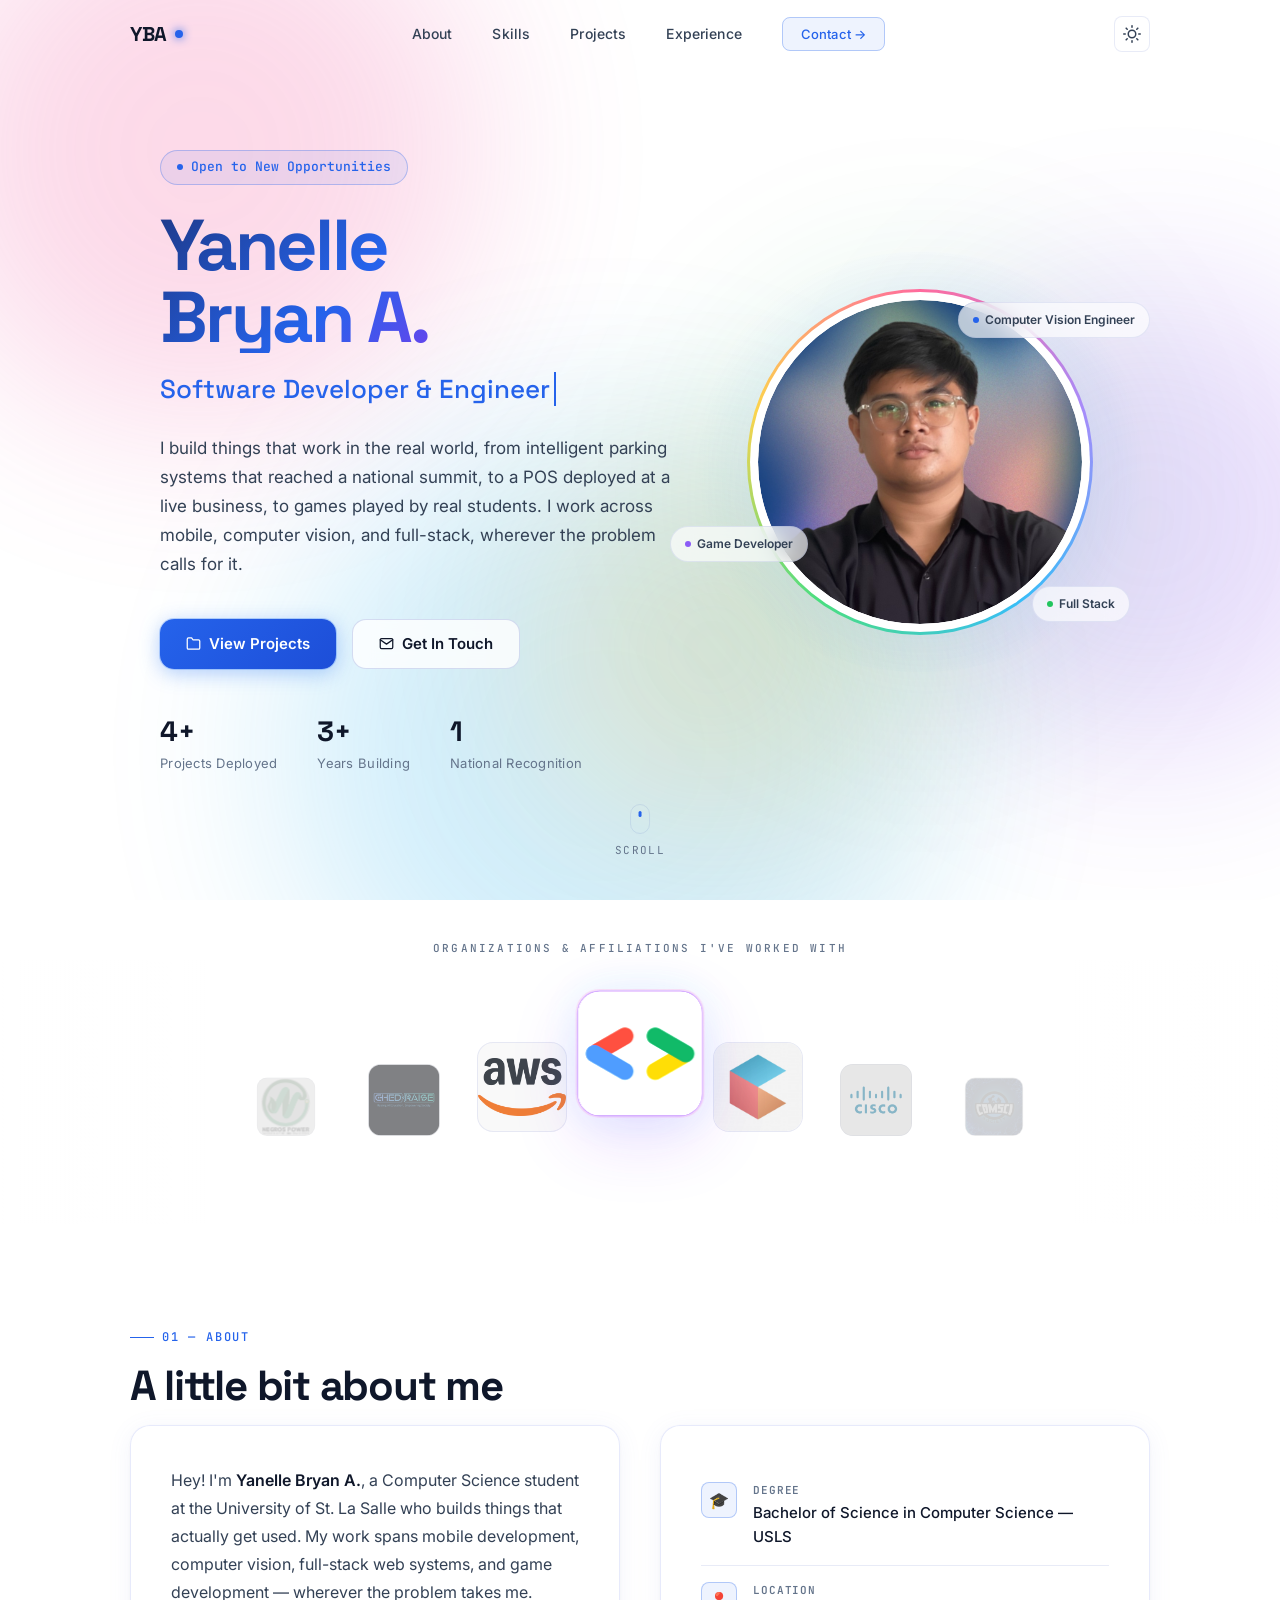
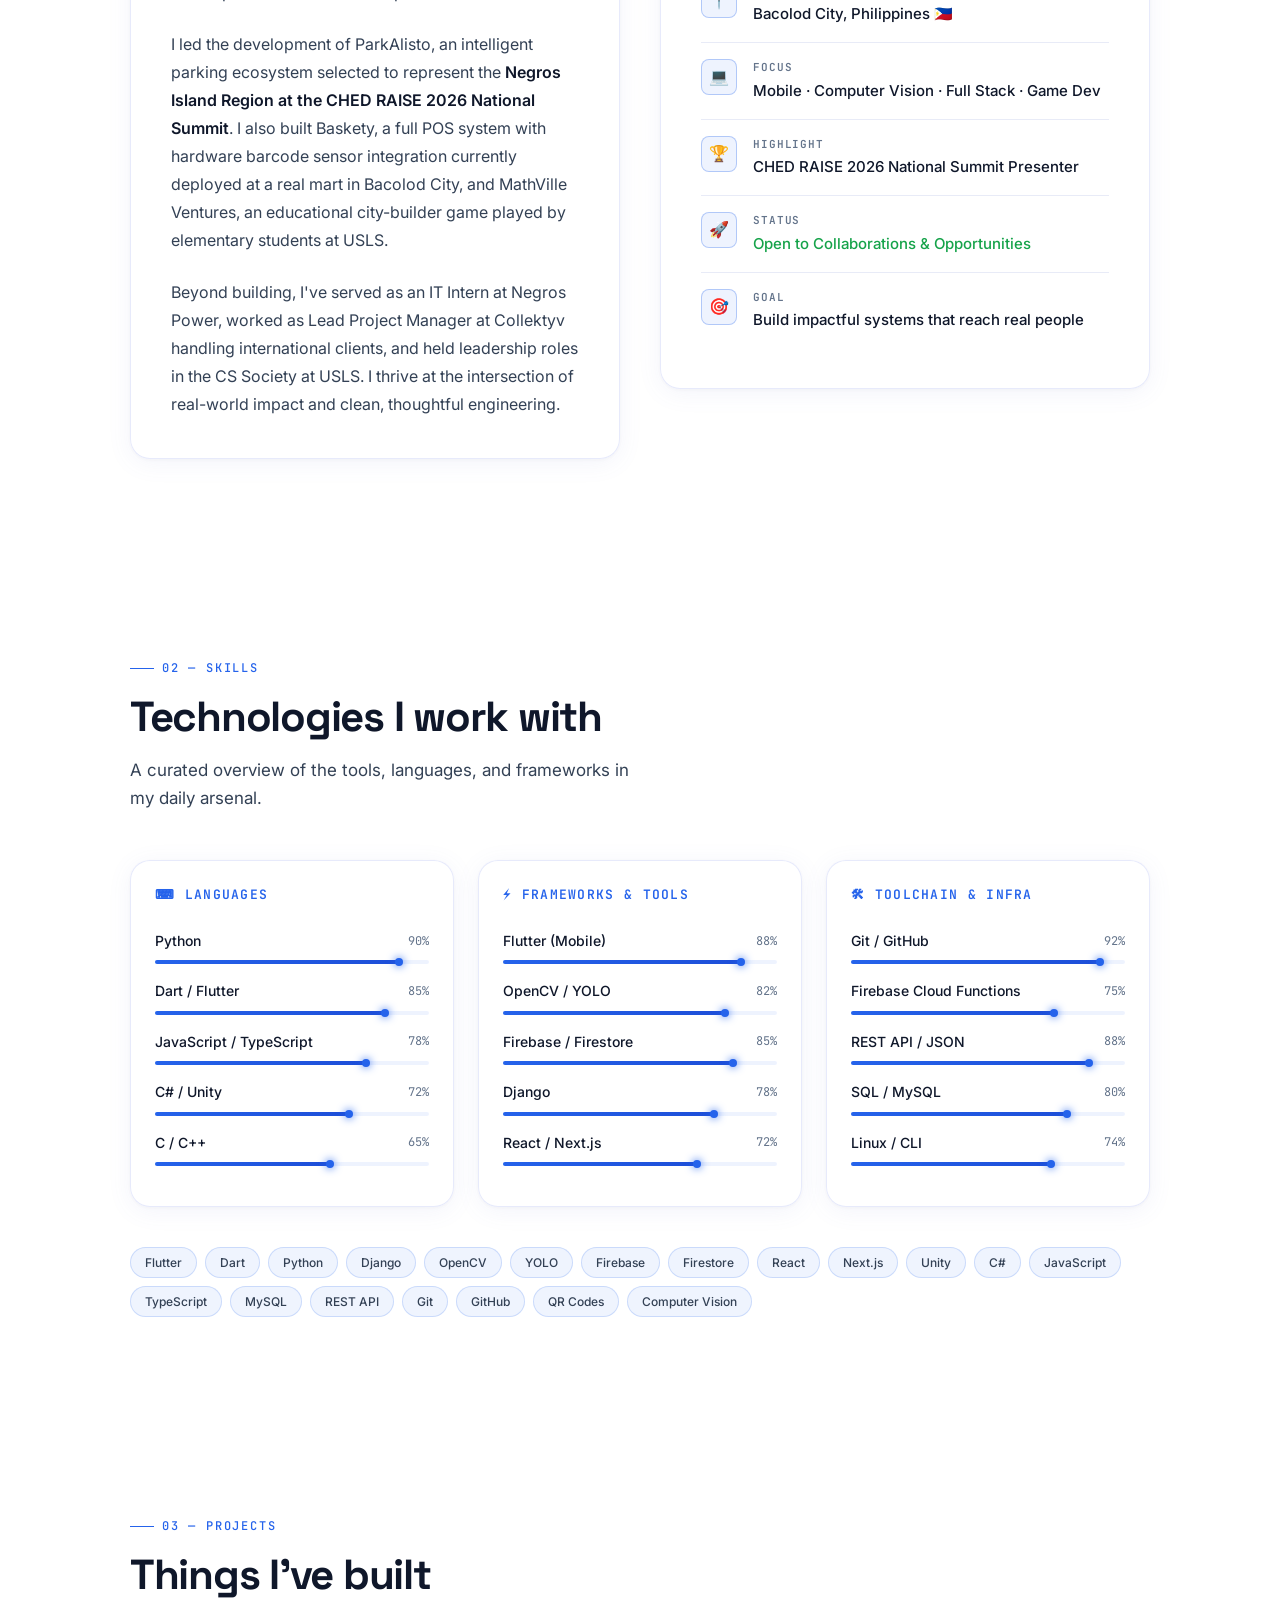
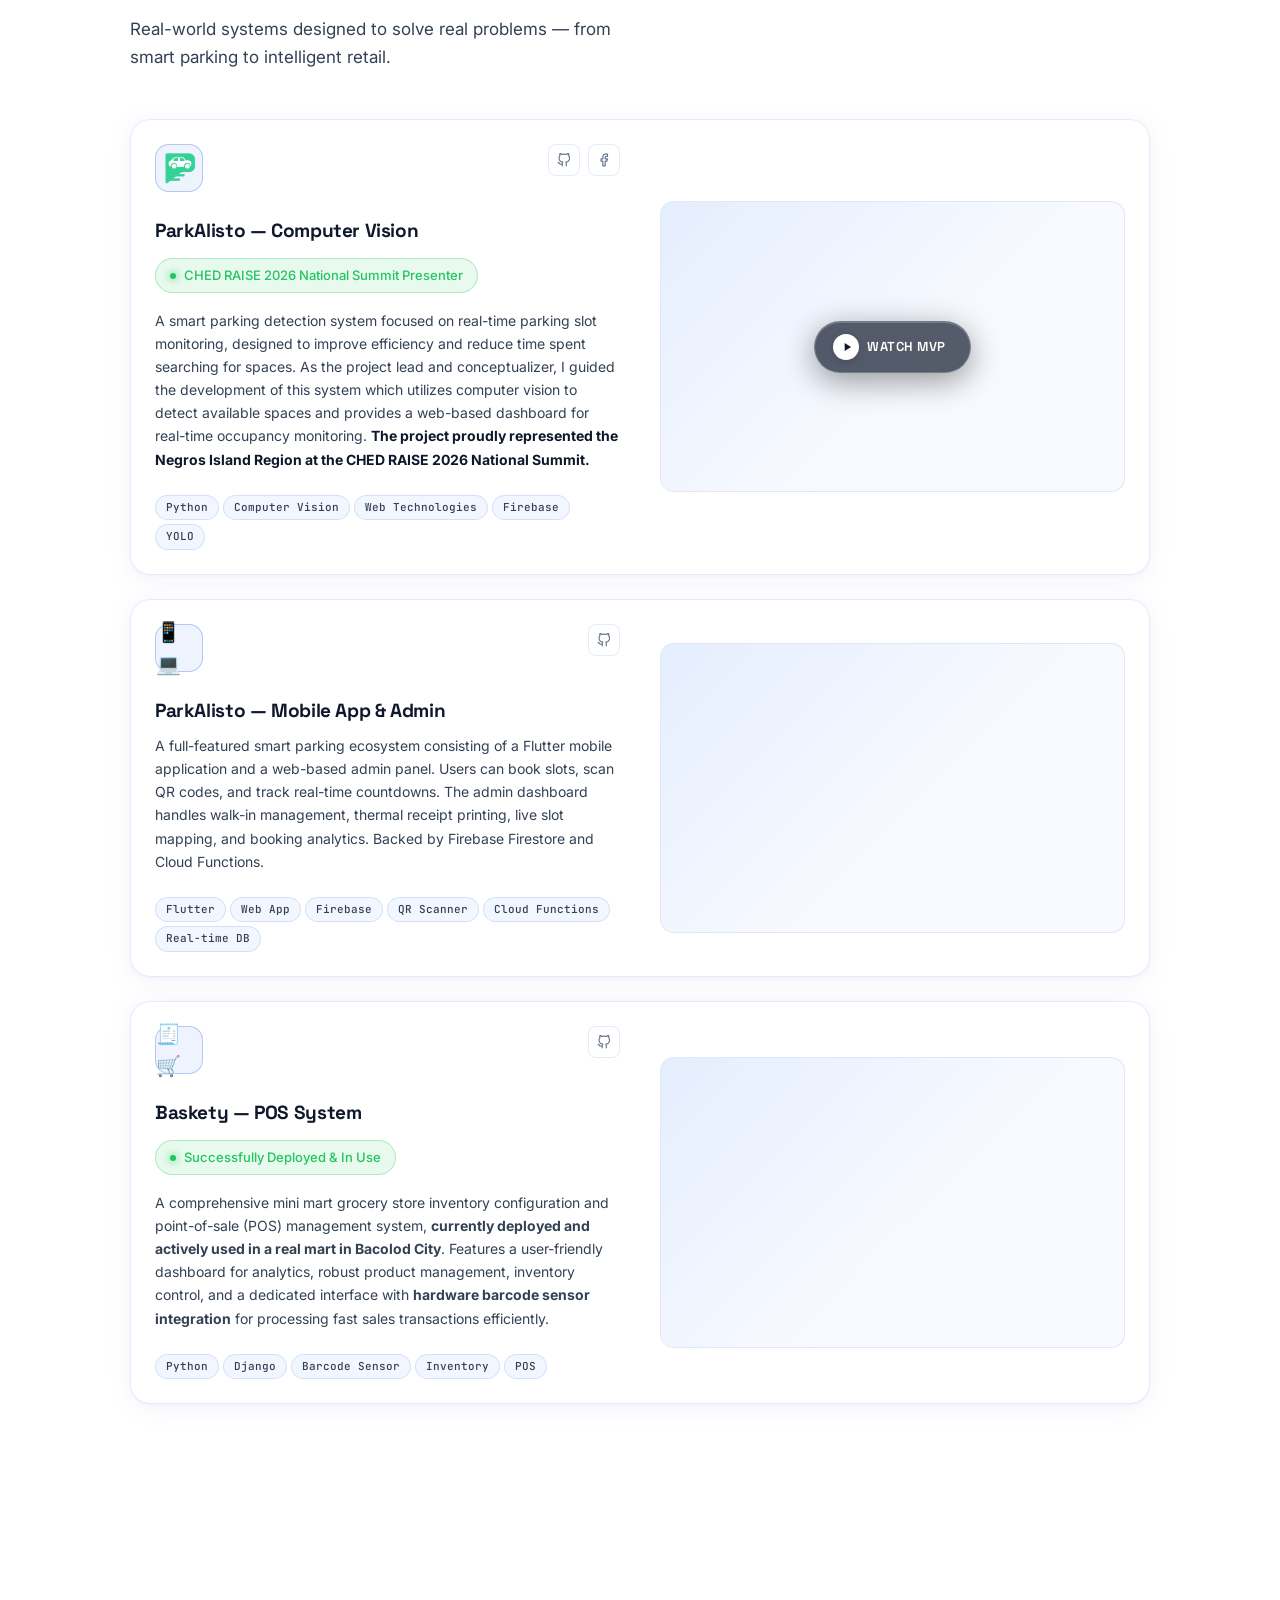
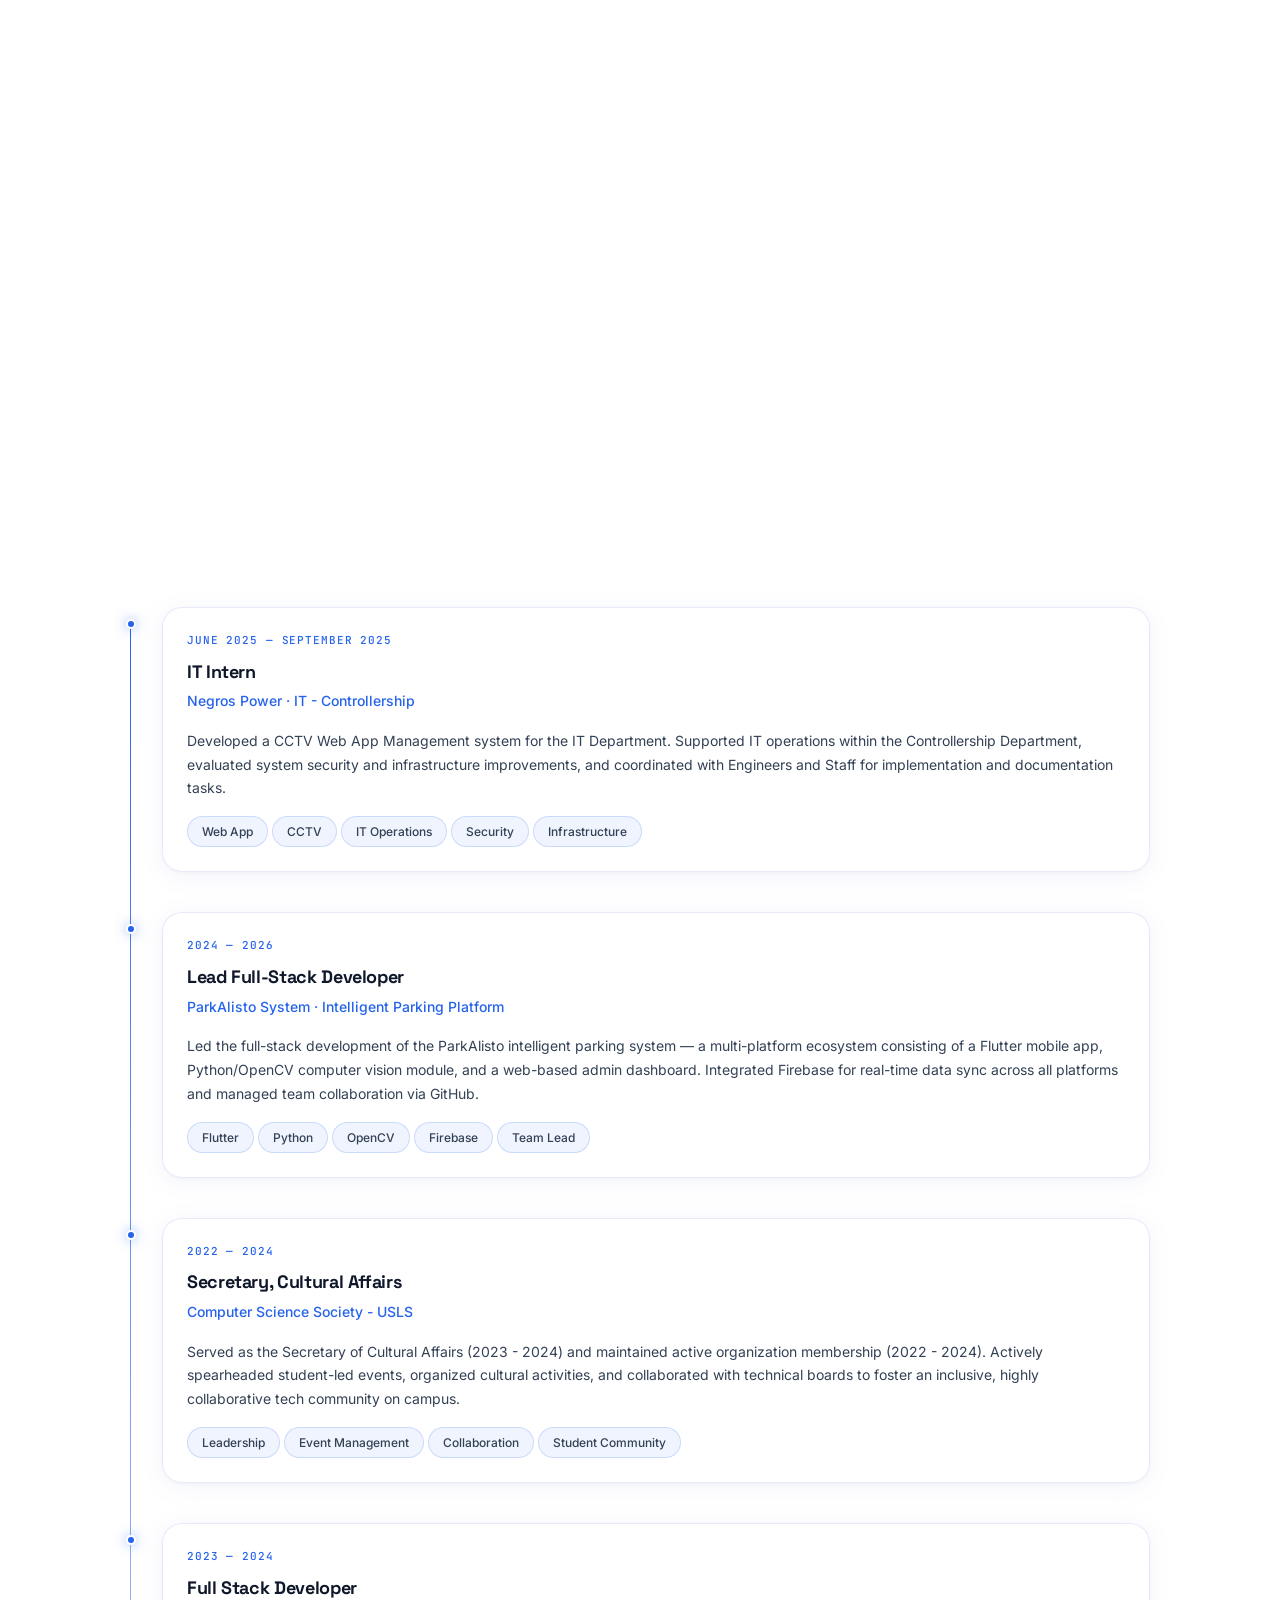
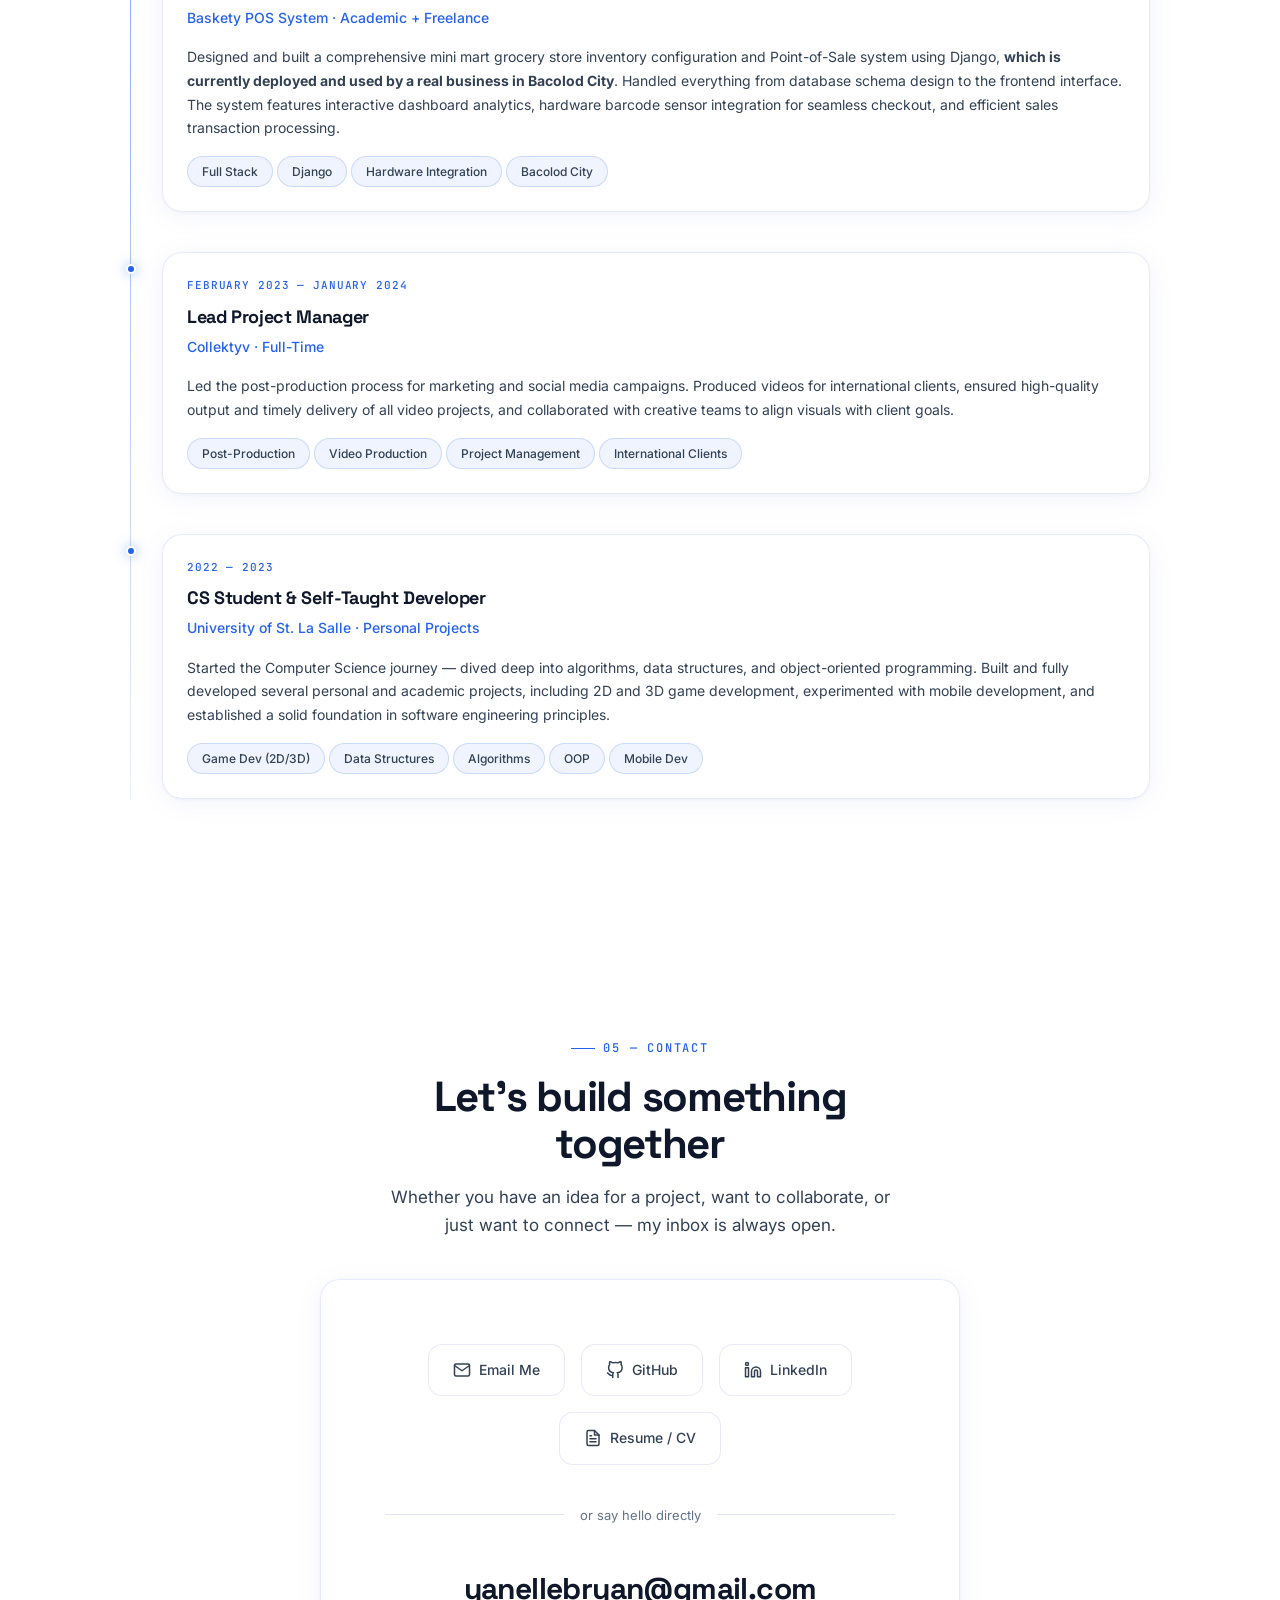
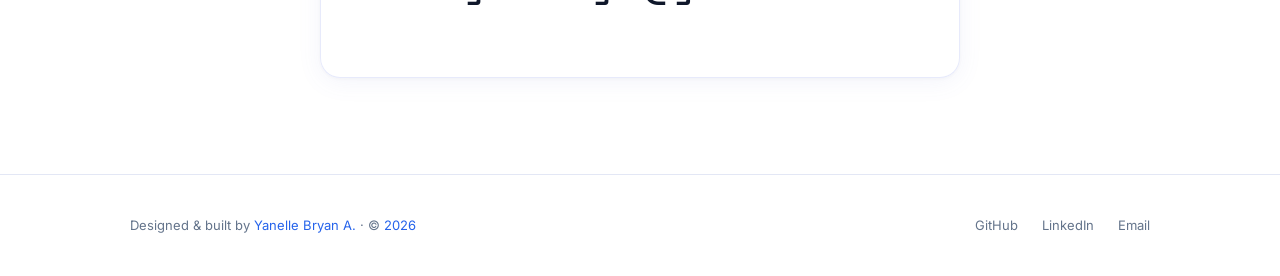
==== commit 91d6620a: "Update CV to Yanelle Bryan CVResume2026.pdf and remove old CV" ====
--- a/index.html
+++ b/index.html
@@ -815,7 +815,7 @@
               </svg>
               LinkedIn
             </a>
-            <a href="assets/downloablefiles/Yanelle%20Bryan%20CV.pdf" download="Yanelle Bryan CV.pdf" class="contact-link" id="contact-resume">
+            <a href="assets/downloablefiles/Yanelle%20Bryan%20CVResume2026.pdf" download="Yanelle Bryan CVResume2026.pdf" class="contact-link" id="contact-resume">
               <svg class="icon" viewBox="0 0 24 24">
                 <path d="M14 2H6a2 2 0 0 0-2 2v16a2 2 0 0 0 2 2h12a2 2 0 0 0 2-2V8z" />
                 <polyline points="14 2 14 8 20 8" />
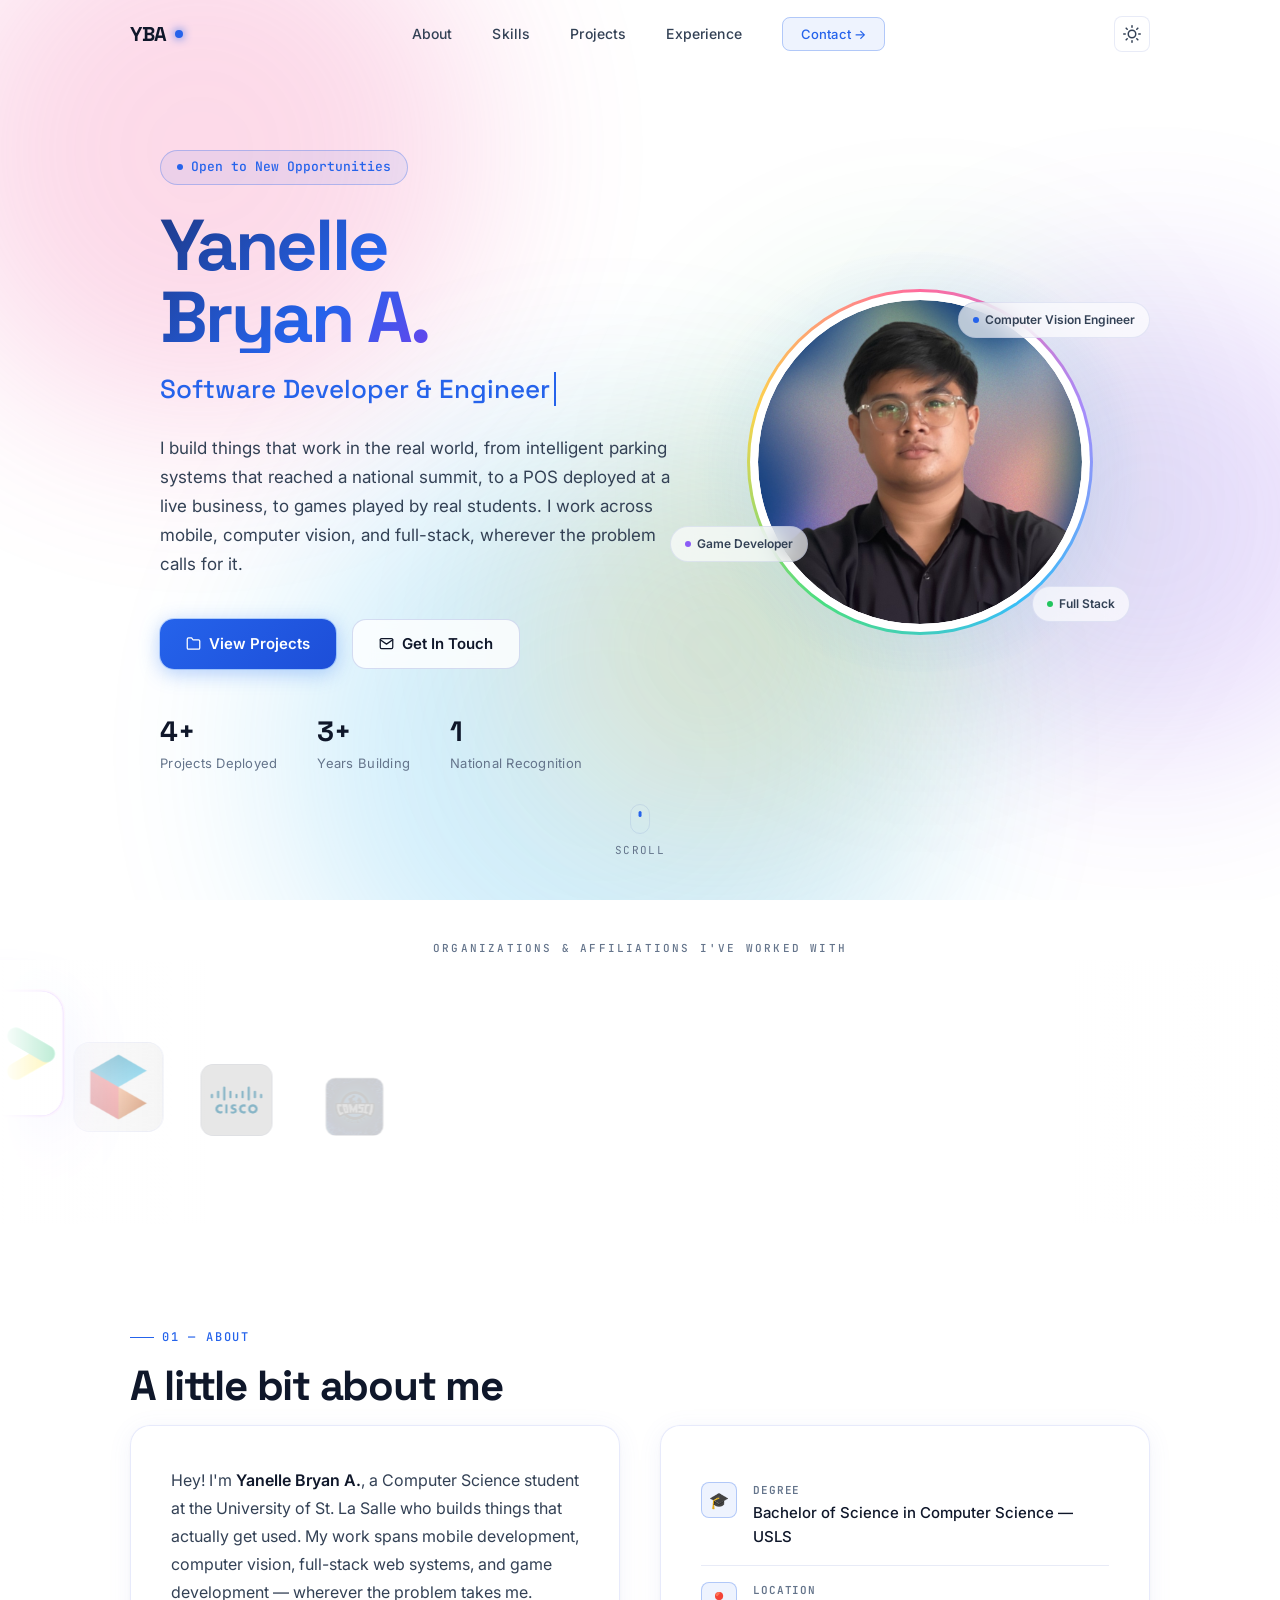
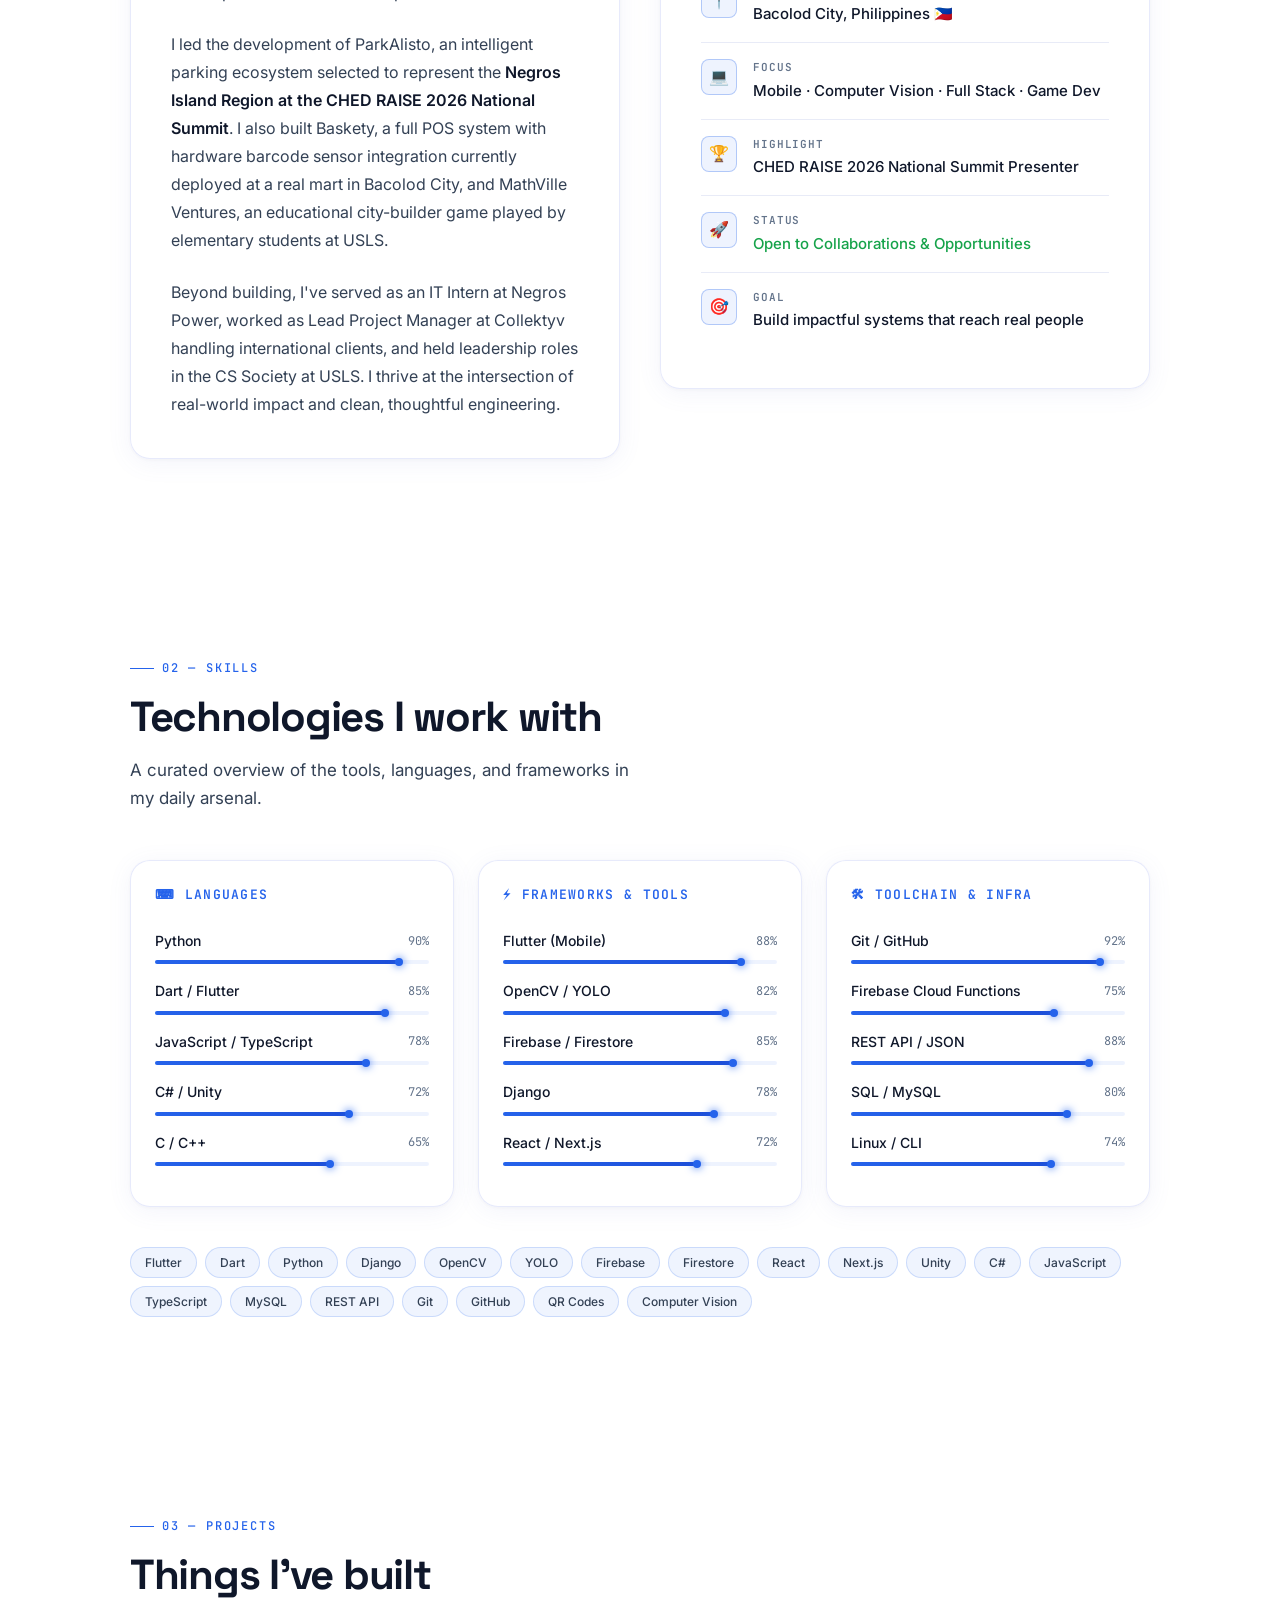
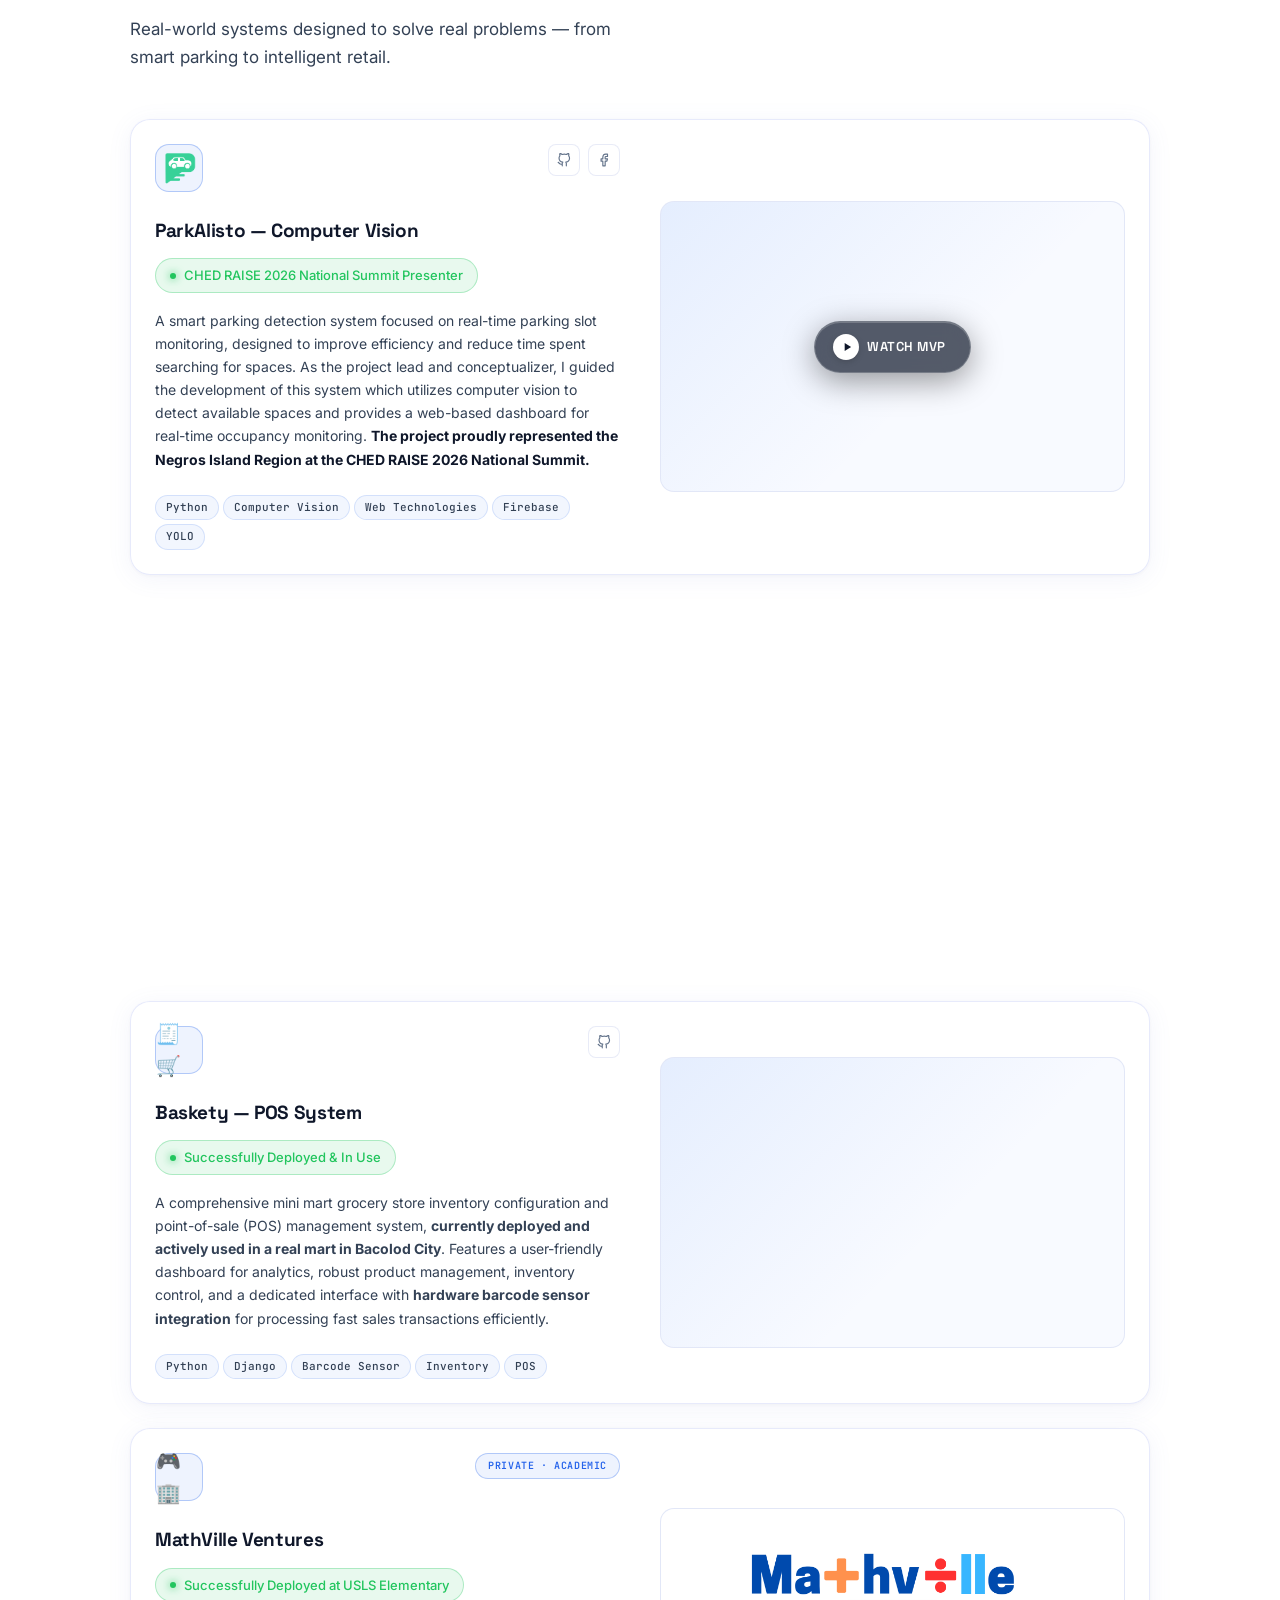
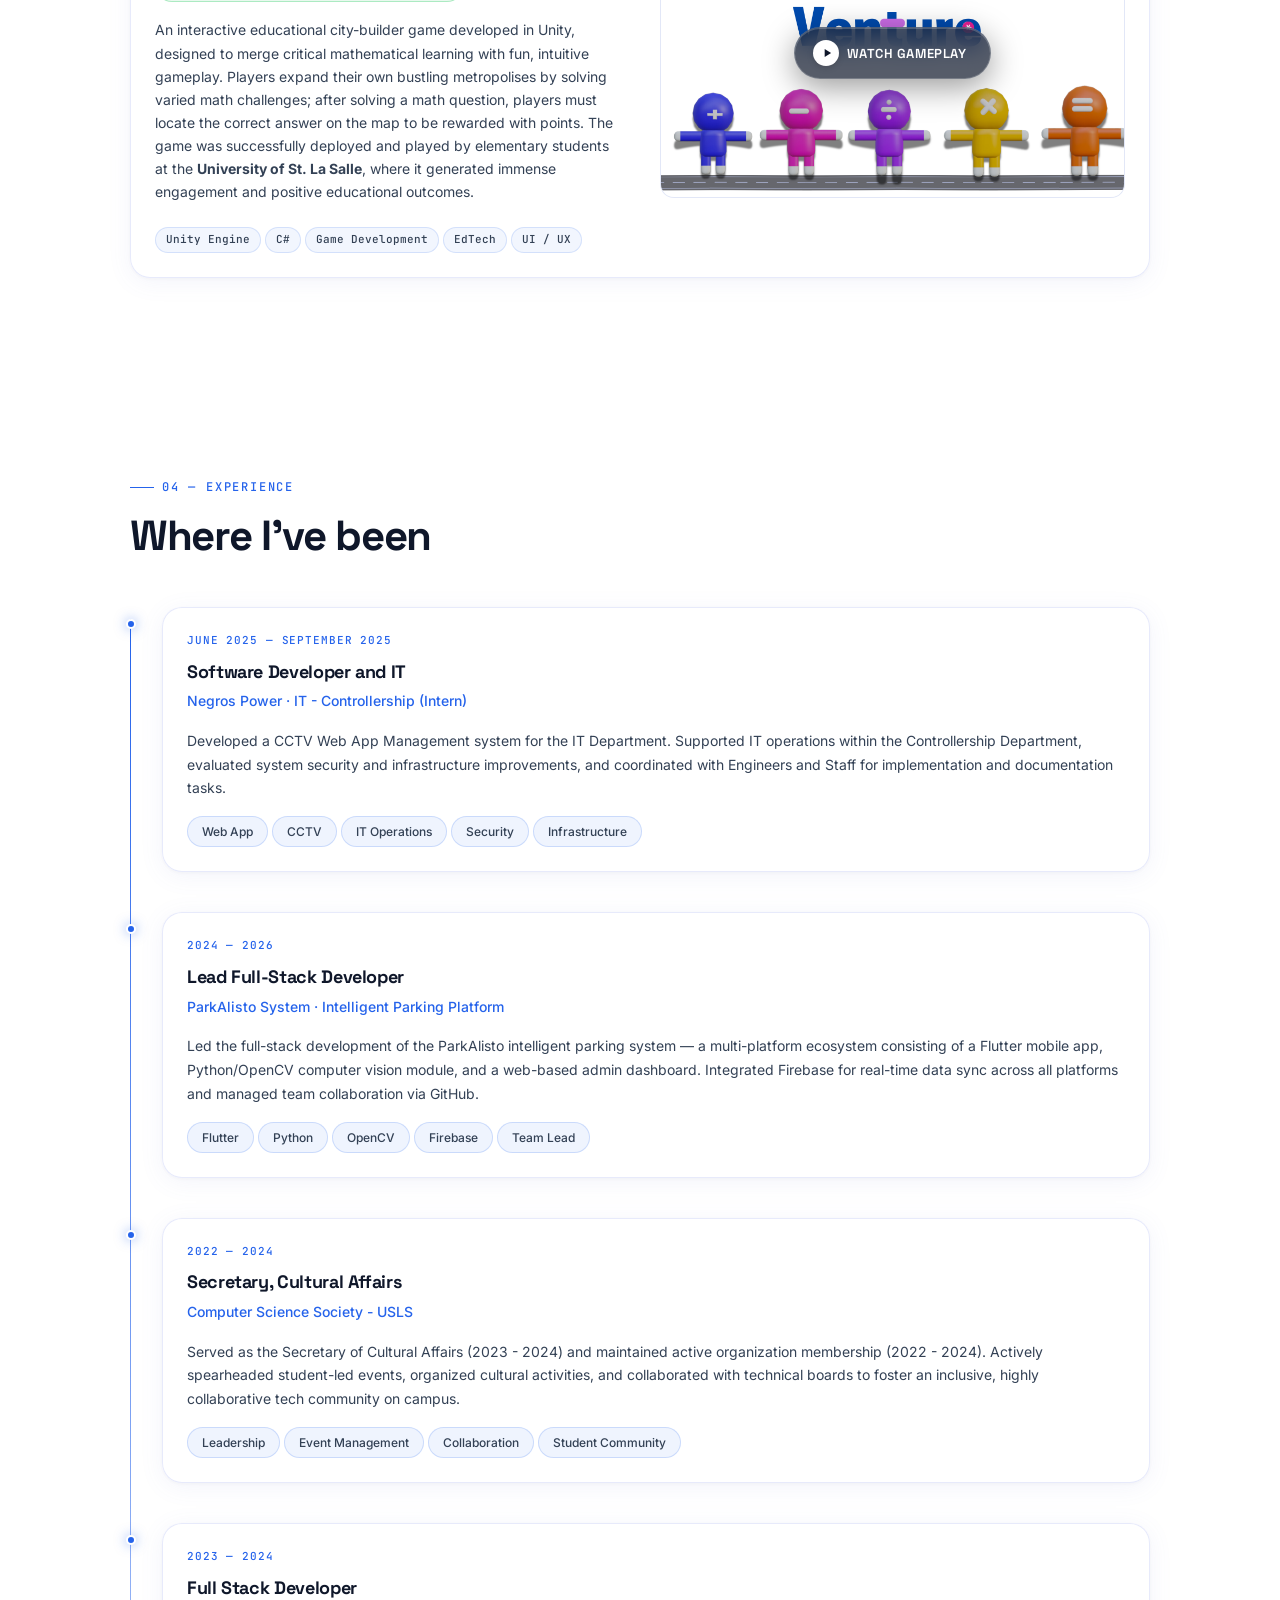
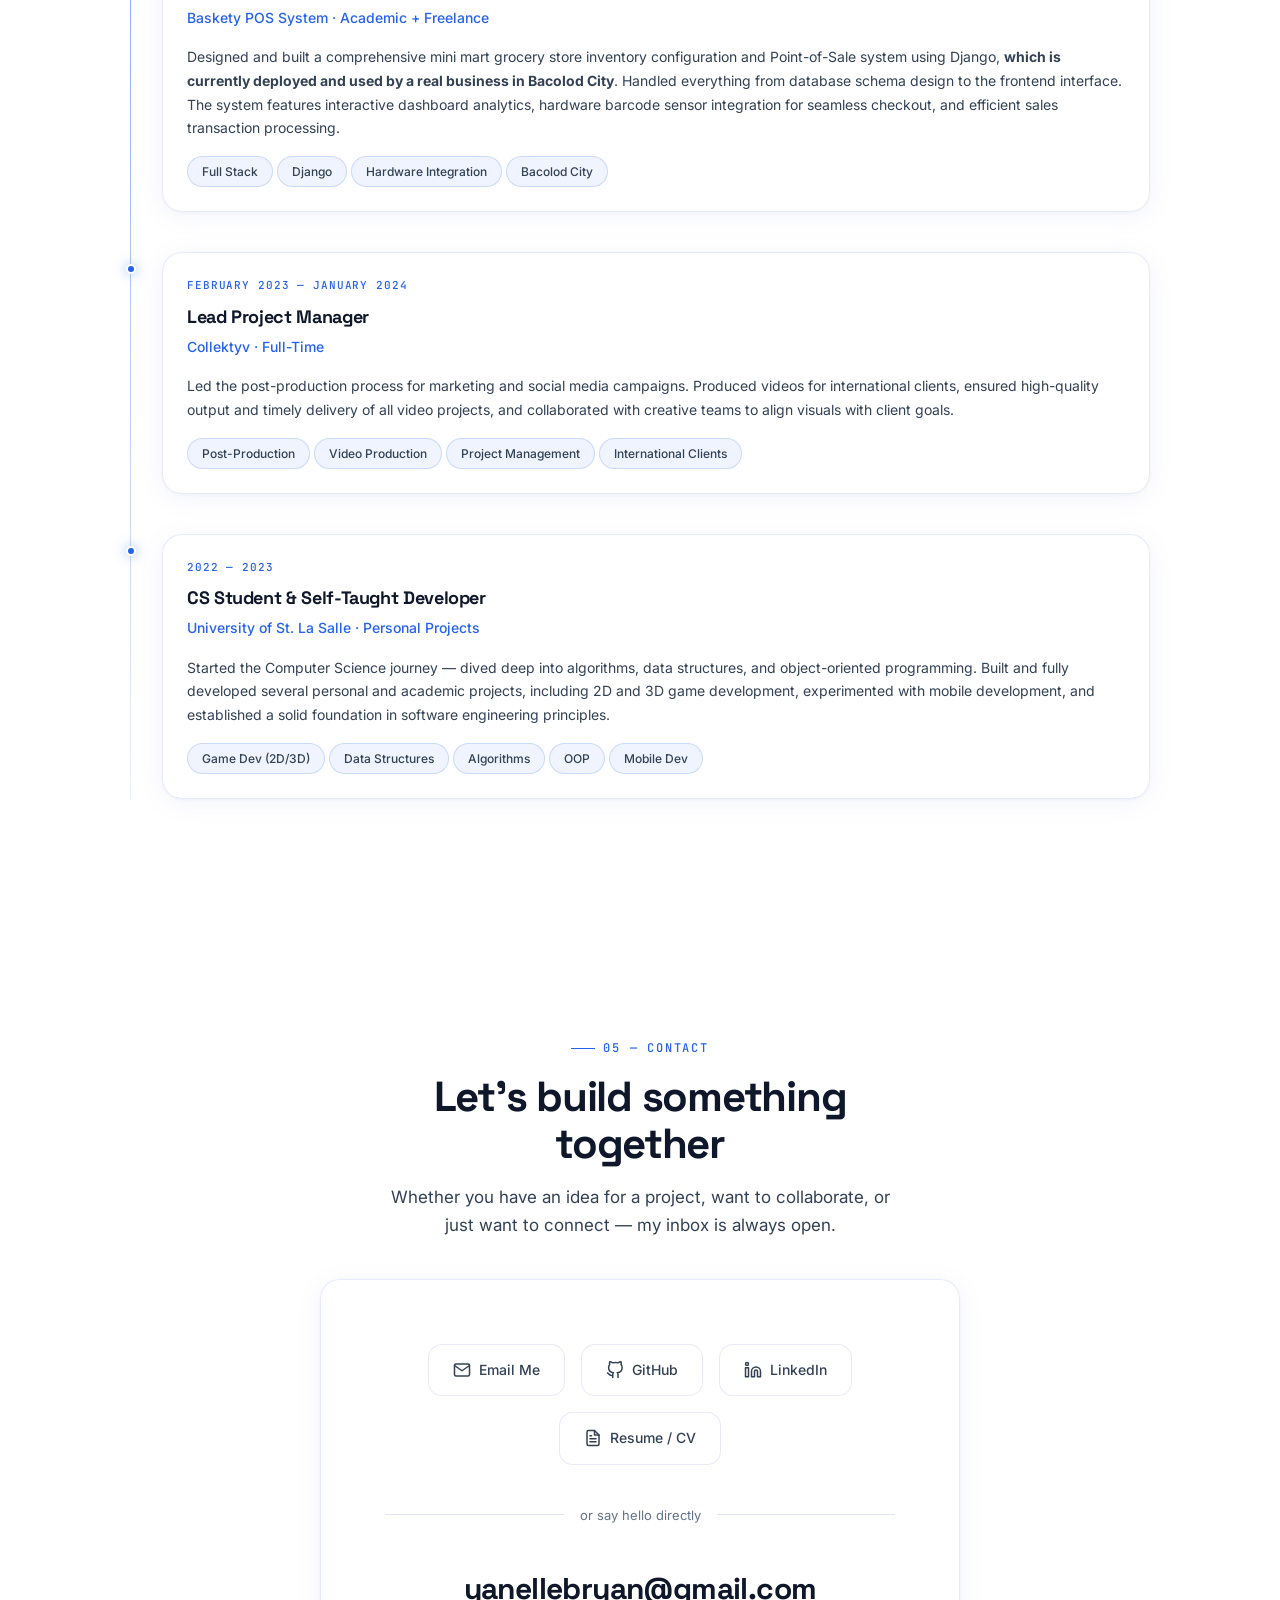
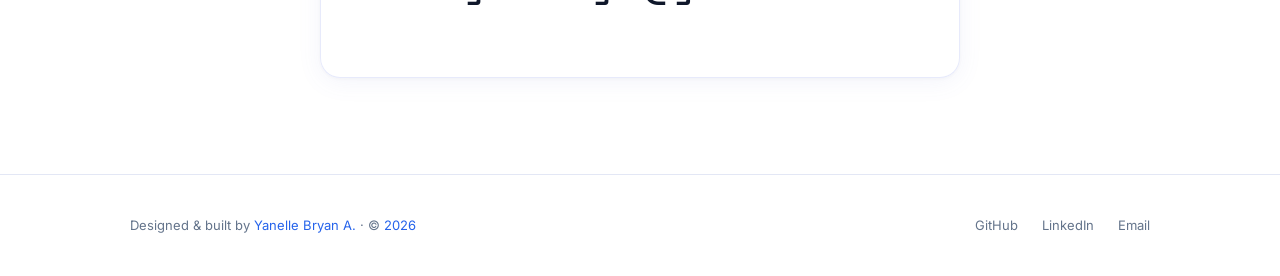
==== commit 2943b942: "Update Negros Power role title to Software Developer and IT" ====
--- a/index.html
+++ b/index.html
@@ -655,13 +655,13 @@
 
       <div class="timeline" style="margin-top: 48px;">
 
-        <!-- Negros Power — IT Intern -->
+        <!-- Negros Power — Software Developer and IT -->
         <div class="timeline-item reveal">
           <div class="timeline-dot"></div>
           <div class="glass-card timeline-card">
             <div class="timeline-period">June 2025 — September 2025</div>
-            <h3 class="timeline-title">IT Intern</h3>
-            <div class="timeline-org">Negros Power · IT - Controllership</div>
+            <h3 class="timeline-title">Software Developer and IT</h3>
+            <div class="timeline-org">Negros Power · IT - Controllership (Intern)</div>
             <p class="timeline-desc">Developed a CCTV Web App Management system for the IT Department. Supported IT
               operations within the Controllership Department, evaluated system security and infrastructure improvements,
               and coordinated with Engineers and Staff for implementation and documentation tasks.</p>
